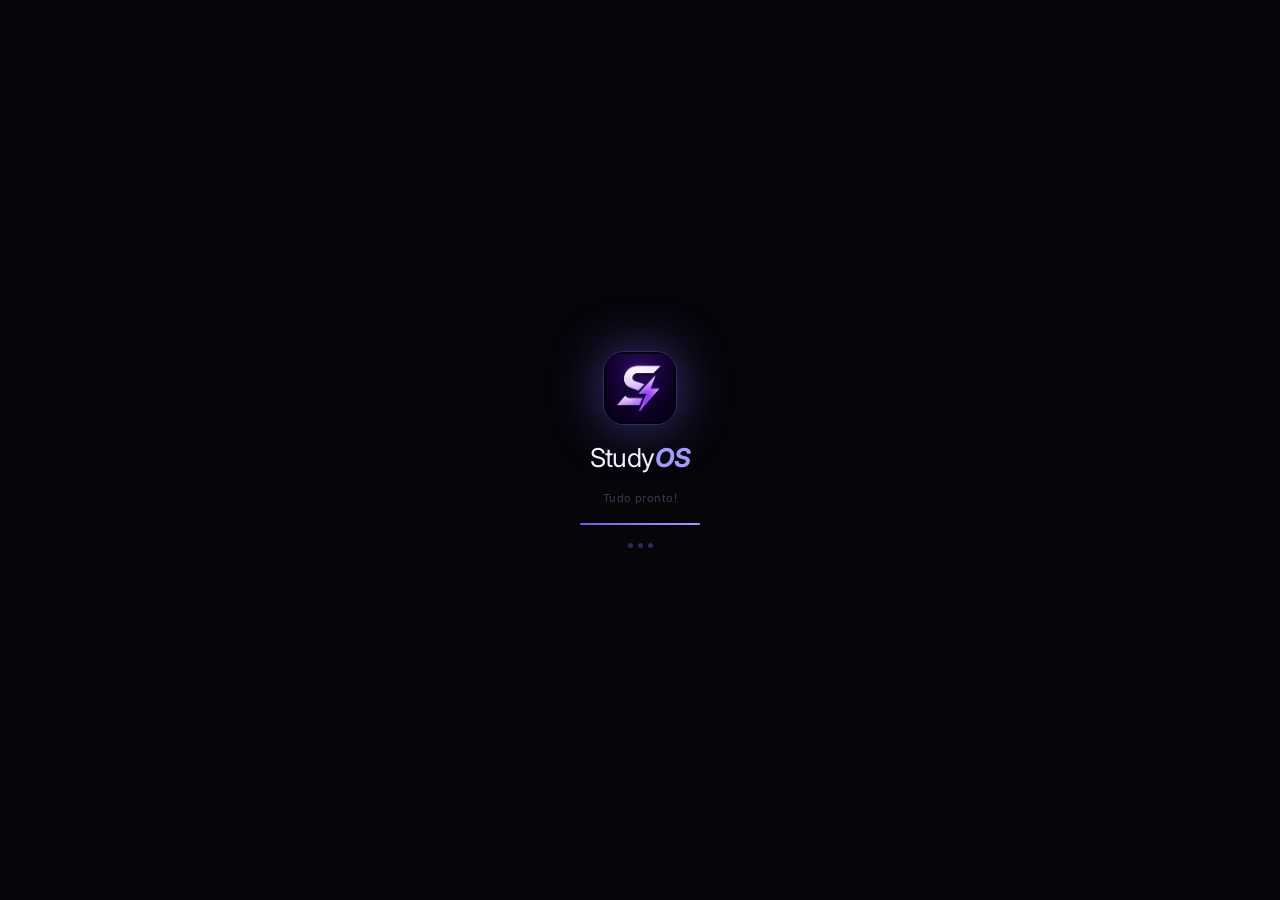
==== studyos-api/src/main/resources/static/index.html @ 8d6fabff "fix: fix asset paths and link terms and privacy pages to login" ====
<!DOCTYPE html>
<html lang="pt-BR">
<head>
    <meta charset="UTF-8"/>
    <meta name="viewport" content="width=device-width, initial-scale=1.0"/>
    <title>StudyOS</title>
    <link rel="icon" type="image/png" href="assets/logo.png"/>
    <link rel="preconnect" href="https://fonts.googleapis.com"/>
    <link rel="preconnect" href="https://fonts.gstatic.com" crossorigin/>
    <link href="https://fonts.googleapis.com/css2?family=Inter:wght@300;400;500;600;700;800;900&display=swap" rel="stylesheet"/>

    <script>
        const Theme=(()=>{
          const KEY='studyos-theme',R=document.documentElement;
          const sys=()=>window.matchMedia('(prefers-color-scheme: dark)').matches?'dark':'light';
          const saved=()=>localStorage.getItem(KEY)||'dark';
          const apply=t=>{
            R.setAttribute('data-theme',t);
            const lbl=document.getElementById('theme-label');
            const tog=document.getElementById('theme-toggle');
            if(lbl)lbl.textContent=t==='dark'?'Modo escuro':'Modo claro';
            if(tog)tog.classList.toggle('on',t==='dark');
          };
          const set=t=>{localStorage.setItem(KEY,t);apply(t);};
          const toggle=()=>set(R.getAttribute('data-theme')==='dark'?'light':'dark');
          const init=()=>{apply(saved());};
          return{init,toggle,set,saved};
        })();
        Theme.init();
    </script>

    <style>
        *,*::before,*::after{box-sizing:border-box;margin:0;padding:0}

        :root{
          --font:'Inter',sans-serif;
          --t:.2s ease;
          --p:#6c5ce7;--p-h:#5a4bd1;--p-light:#a29bfe;
          --p-glow:rgba(108,92,231,0.35);
          --p-dim:rgba(108,92,231,0.15);

          /* dark always on hero side */
          --hero-bg:#0d0b1a;
          --hero-bg2:#110e22;

          /* panel vars — dark default */
          --bg:#0f0d1c;
          --surface:#17142a;
          --surface2:#1e1a30;
          --border:rgba(255,255,255,0.07);
          --border2:rgba(255,255,255,0.12);
          --text:#f0eeff;
          --text2:#8b84a8;
          --text3:#4e4868;
          --err:#f87171;
          --ok:#4ade80;
          --ok-bg:rgba(74,222,128,0.07);
          --ok-bdr:rgba(74,222,128,0.18);
          --inp-bg:#0c0a1a;
          --inp-bdr:rgba(255,255,255,0.10);
          --inp-focus:#6c5ce7;
          --inp-icon:rgba(255,255,255,0.3);
        }

        /* ── LIGHT THEME ── */
        [data-theme="light"]{
          --bg:#f5f3ff;
          --surface:#ffffff;
          --surface2:#eeebff;
          --border:rgba(0,0,0,0.07);
          --border2:rgba(0,0,0,0.12);
          --text:#1a1530;
          --text2:#6a6380;
          --text3:#b0a8c8;
          --err:#b91c1c;
          --ok:#15803d;
          --ok-bg:rgba(21,128,61,0.07);
          --ok-bdr:rgba(21,128,61,0.18);
          --inp-bg:#ffffff;
          --inp-bdr:rgba(0,0,0,0.15);
          --inp-focus:#6c5ce7;
          --inp-icon:rgba(0,0,0,0.3);
        }

        html,body{
          width:100%;height:100%;overflow:hidden;
          font-family:var(--font);
          background:var(--hero-bg);
          color:var(--text);
          -webkit-font-smoothing:antialiased;
        }

        /* ══ LOADING ══ */
        #ls{
          position:fixed;inset:0;z-index:9999;
          background:#06050a;
          display:flex;flex-direction:column;align-items:center;justify-content:center;gap:18px;
          transition:opacity .5s ease,visibility .5s;
        }
        #ls.out{opacity:0;visibility:hidden;pointer-events:none;}
        .ls-logo{width:72px;height:72px;border-radius:20px;overflow:hidden;
          box-shadow:0 0 0 1px rgba(108,92,231,.3),0 0 52px rgba(108,92,231,.55);
          animation:pop .5s cubic-bezier(.34,1.56,.64,1) both;}
        .ls-logo img{width:72px;height:72px;display:block;object-fit:cover;}
        .ls-word{font-size:26px;color:#f0eeff;letter-spacing:-.025em;animation:up .35s .1s ease both;}
        .ls-word em{font-style:italic;font-weight:700;color:#a29bfe;}
        .ls-msg{font-size:11px;color:#3e3950;letter-spacing:.04em;animation:up .35s .16s ease both;}
        .ls-track{width:120px;height:1.5px;background:rgba(255,255,255,.05);border-radius:99px;overflow:hidden;animation:up .35s .22s ease both;}
        .ls-fill{height:100%;width:0;background:linear-gradient(90deg,#6c5ce7,#a29bfe);animation:bar 1.8s .3s cubic-bezier(.4,0,.2,1) forwards;}
        .ls-dots{display:flex;gap:5px;animation:up .35s .28s ease both;}
        .ls-dot{width:5px;height:5px;border-radius:50%;background:rgba(108,92,231,.4);animation:dpulse 1.4s ease-in-out infinite;}
        .ls-dot:nth-child(2){animation-delay:.2s;}.ls-dot:nth-child(3){animation-delay:.4s;}
        @keyframes pop{from{transform:scale(.3);opacity:0}to{transform:scale(1);opacity:1}}
        @keyframes up{from{transform:translateY(9px);opacity:0}to{transform:translateY(0);opacity:1}}
        @keyframes bar{0%{width:0}35%{width:44%}75%{width:82%}100%{width:100%}}
        @keyframes dpulse{0%,100%{opacity:.25;transform:scale(.75)}50%{opacity:1;transform:scale(1)}}

        /* ══ PAGE ══ */
        .page{
          width:100vw;height:100vh;
          display:grid;grid-template-columns:54% 46%;
          opacity:0;transition:opacity .45s ease;
        }
        .page.in{opacity:1;}

        /* ════ HERO ════ */
        .hero{
          position:relative;
          background:linear-gradient(160deg,#120d2b 0%,#0d0a1e 40%,#0a0818 100%);
          overflow:hidden;
          display:flex;flex-direction:column;
          padding:32px 52px 40px;
        }

        .hero-glow-main{
          position:absolute;
          top:-120px;left:-80px;
          width:600px;height:600px;
          background:radial-gradient(ellipse at 30% 30%,rgba(88,60,200,0.55) 0%,rgba(60,30,140,0.25) 45%,transparent 75%);
          pointer-events:none;z-index:0;
        }
        .hero-glow-bottom{
          position:absolute;
          bottom:-100px;left:0;right:0;
          height:300px;
          background:radial-gradient(ellipse at 40% 100%,rgba(80,40,180,0.3) 0%,transparent 70%);
          pointer-events:none;z-index:0;
        }

        .hero-brain{
          position:absolute;
          top:-10px;right:-30px;
          width:320px;height:320px;
          pointer-events:none;z-index:1;
          opacity:0.7;
        }
        .hero-brain svg{width:100%;height:100%;}

        .hnav{
          position:relative;z-index:5;
          display:flex;align-items:center;gap:10px;
          margin-bottom:auto;
        }
        .hnav-logo{
          width:38px;height:38px;border-radius:10px;
          overflow:hidden;flex-shrink:0;
          background:linear-gradient(135deg,#6c5ce7,#a29bfe);
          display:flex;align-items:center;justify-content:center;
          box-shadow:0 0 18px rgba(108,92,231,.5);
        }
        .hnav-logo img{width:38px;height:38px;display:block;object-fit:cover;}
        .hnav-logo-fallback{font-size:20px;font-weight:800;color:#fff;font-style:italic;}
        .hnav-name{font-size:20px;font-weight:600;color:#f0eeff;letter-spacing:-.015em;}
        .hnav-name em{font-style:italic;color:#a29bfe;}

        .hero-badge{
          position:relative;z-index:5;
          display:inline-flex;align-items:center;gap:8px;
          padding:5px 14px 5px 10px;
          border-radius:999px;
          border:1px solid rgba(162,155,254,0.2);
          background:rgba(108,92,231,0.1);
          color:rgba(162,155,254,0.85);
          font-size:12px;font-weight:500;
          margin-bottom:24px;margin-top:60px;
          width:fit-content;
        }
        .badge-icon{font-size:13px;}

        .hero-headline{
          position:relative;z-index:5;
          font-size:clamp(40px,4.2vw,64px);
          font-weight:800;
          color:#ffffff;
          line-height:1.05;
          letter-spacing:-.03em;
          margin-bottom:18px;
        }
        .hero-headline .hl-accent{color:#a29bfe;}

        .hero-sub{
          position:relative;z-index:5;
          font-size:14px;
          color:rgba(240,238,255,0.5);
          font-weight:400;
          line-height:1.75;
          max-width:380px;
          margin-bottom:40px;
        }

        .hero-features{
          position:relative;z-index:5;
          display:flex;flex-direction:column;gap:16px;
          margin-bottom:auto;
        }
        .hfeat{display:flex;align-items:flex-start;gap:14px;}
        .hfeat-icon{
          width:38px;height:38px;border-radius:10px;
          background:rgba(108,92,231,0.18);
          border:1px solid rgba(108,92,231,0.25);
          display:flex;align-items:center;justify-content:center;
          flex-shrink:0;
        }
        .hfeat-icon svg{
          width:18px;height:18px;
          stroke:#a29bfe;fill:none;
          stroke-width:1.8;stroke-linecap:round;stroke-linejoin:round;
        }
        .hfeat-title{font-size:14px;font-weight:600;color:#f0eeff;line-height:1.3;margin-bottom:2px;}
        .hfeat-desc{font-size:12px;color:rgba(240,238,255,0.4);line-height:1.4;}

        .hero-quote-box{
          position:relative;z-index:5;
          margin-top:32px;
          padding:16px 20px;
          border-radius:12px;
          border:1px solid rgba(108,92,231,0.2);
          background:rgba(108,92,231,0.07);
          display:flex;align-items:flex-start;gap:12px;
          max-width:380px;
        }
        .hq-mark{font-size:28px;font-weight:900;color:#6c5ce7;line-height:1;flex-shrink:0;margin-top:-4px;}
        .hq-text{font-size:13px;color:rgba(162,155,254,0.8);font-weight:400;line-height:1.6;}

        .hero-div{
          position:absolute;right:0;top:5%;bottom:5%;width:1px;z-index:10;
          background:linear-gradient(180deg,transparent,rgba(108,92,231,.35) 28%,rgba(162,155,254,.5) 50%,rgba(108,92,231,.35) 72%,transparent);
        }

        /* ════ PANEL ════ */
        .panel{
          position:relative;
          display:flex;flex-direction:column;
          align-items:center;justify-content:center;
          padding:36px 52px;
          background:var(--bg);  /* ← CORRIGIDO: era #0f0d1c hardcoded */
          overflow:hidden;
          transition:background var(--t);
        }
        .panel::before{
          content:'';position:absolute;top:-80px;left:-80px;
          width:320px;height:320px;
          background:radial-gradient(circle,var(--p-glow) 0%,transparent 70%);
          pointer-events:none;opacity:.3;
        }

        .panel-topbar{
          position:absolute;top:0;left:0;right:0;
          padding:14px 20px;
          display:flex;align-items:center;justify-content:flex-end;
          gap:10px;
          z-index:10;
        }
        .theme-moon{
          width:32px;height:32px;border-radius:50%;
          border:1px solid var(--border2);
          background:var(--surface);
          display:flex;align-items:center;justify-content:center;
          cursor:pointer;
          color:var(--text2);
          transition:all var(--t);
        }
        .theme-moon:hover{background:var(--surface2);}
        .theme-moon svg{width:15px;height:15px;stroke:currentColor;fill:none;stroke-width:1.8;stroke-linecap:round;stroke-linejoin:round;}

        .theme-toggle-wrap{
          display:flex;align-items:center;gap:8px;
          padding:5px 14px;
          border-radius:999px;
          border:1px solid var(--border2);
          background:var(--surface);
          cursor:pointer;
          transition:all var(--t);
        }
        .theme-toggle-wrap:hover{background:var(--surface2);}
        #theme-label{font-size:12px;font-weight:500;color:var(--text2);}
        .toggle-pill{
          width:32px;height:18px;border-radius:999px;
          background:rgba(255,255,255,0.1);
          border:1px solid var(--border2);
          position:relative;
          transition:background var(--t);
        }
        .toggle-pill.on{background:var(--p);}
        .toggle-knob{
          position:absolute;top:2px;left:2px;
          width:12px;height:12px;border-radius:50%;
          background:#fff;
          transition:transform var(--t);
        }
        .toggle-pill.on .toggle-knob{transform:translateX(14px);}

        .panel-inner{
          width:100%;max-width:340px;
          position:relative;z-index:1;
        }

        /* panel header */
        .p-brand{font-size:16px;font-weight:700;color:#6c5ce7;letter-spacing:-.01em;margin-bottom:10px;}
        .p-title{font-size:30px;font-weight:800;color:var(--text);letter-spacing:-.03em;line-height:1.1;margin-bottom:6px;}
        .p-sub{font-size:14px;color:var(--text2);font-weight:400;line-height:1.6;margin-bottom:24px;}

        /* fields */
        .field{margin-bottom:14px;}
        .f-label{
          display:block;font-size:11px;font-weight:600;
          color:var(--text3);text-transform:uppercase;
          letter-spacing:.09em;margin-bottom:6px;
        }
        .f-wrap{position:relative;display:flex;align-items:center;}
        .f-icon{
          position:absolute;left:13px;
          display:flex;align-items:center;
          pointer-events:none;
          color:var(--inp-icon);
        }
        .f-icon svg{width:16px;height:16px;stroke:currentColor;fill:none;stroke-width:1.8;stroke-linecap:round;stroke-linejoin:round;}
        .f-input{
          width:100%;padding:13px 14px 13px 42px;
          border-radius:10px;
          border:1.5px solid var(--inp-bdr);  /* ← CORRIGIDO */
          background:var(--inp-bg);            /* ← CORRIGIDO */
          color:var(--text);
          font-size:14px;font-weight:400;font-family:var(--font);
          outline:none;
          transition:border-color var(--t),box-shadow var(--t),background var(--t);
        }
        .f-input::placeholder{color:var(--text3);}
        .f-input:focus{border-color:var(--inp-focus);box-shadow:0 0 0 3px rgba(108,92,231,0.25);}
        .has-right{padding-right:42px;}

        .pw-eye{
          position:absolute;right:12px;
          background:none;border:none;cursor:pointer;
          color:var(--text3);padding:2px;
          display:flex;align-items:center;
          transition:color var(--t);
        }
        .pw-eye:hover{color:var(--text2);}
        .pw-eye svg{width:16px;height:16px;stroke:currentColor;fill:none;stroke-width:1.8;stroke-linecap:round;stroke-linejoin:round;}

        .mid-row{
          display:flex;align-items:center;justify-content:space-between;
          margin-bottom:18px;margin-top:-4px;
        }
        .remember-wrap{display:flex;align-items:center;gap:7px;cursor:pointer;}
        .remember-check{
          width:16px;height:16px;border-radius:4px;
          border:1.5px solid var(--inp-bdr);
          background:var(--inp-bg);
          display:flex;align-items:center;justify-content:center;
          flex-shrink:0;
          transition:all var(--t);
          cursor:pointer;
        }
        .remember-check.checked{background:#6c5ce7;border-color:#6c5ce7;}
        .remember-check svg{width:10px;height:10px;stroke:#fff;fill:none;stroke-width:2.5;stroke-linecap:round;stroke-linejoin:round;opacity:0;transition:opacity var(--t);}
        .remember-check.checked svg{opacity:1;}
        .remember-label{font-size:13px;color:var(--text2);user-select:none;}
        .forgot-link{font-size:13px;color:#6c5ce7;font-weight:500;cursor:pointer;text-decoration:none;}
        .forgot-link:hover{text-decoration:underline;}

        .btn-main{
          width:100%;padding:14px;border-radius:10px;border:none;
          background:var(--p);color:#fff;
          font-size:15px;font-weight:700;letter-spacing:.01em;
          font-family:var(--font);
          cursor:pointer;
          box-shadow:0 4px 24px var(--p-glow);
          transition:background var(--t),box-shadow var(--t),transform .12s;
          display:flex;align-items:center;justify-content:center;gap:10px;
          position:relative;overflow:hidden;
          margin-bottom:16px;
        }
        .btn-main::before{content:'';position:absolute;inset:0;background:linear-gradient(to bottom,rgba(255,255,255,.1),transparent);pointer-events:none;}
        .btn-arrow{font-size:18px;font-weight:400;}
        .btn-main:hover:not(:disabled){background:var(--p-h);transform:translateY(-1px);box-shadow:0 6px 32px var(--p-glow);}
        .btn-main:active:not(:disabled){transform:translateY(0);}
        .btn-main:disabled{opacity:.5;cursor:not-allowed;}

        .spinner{width:14px;height:14px;border-radius:50%;border:2px solid rgba(255,255,255,.3);border-top-color:#fff;animation:spin .65s linear infinite;display:none;flex-shrink:0;}
        .btn-main.loading .spinner{display:block;}
        .btn-main.loading .btn-txt{display:none;}
        .btn-main.loading .btn-arrow{display:none;}
        @keyframes spin{to{transform:rotate(360deg)}}

        .f-switch{
          text-align:center;margin-bottom:20px;
          font-size:13px;color:var(--text2);font-weight:400;
        }
        .f-switch a{color:#6c5ce7;font-weight:700;cursor:pointer;text-decoration:none;}
        .f-switch a:hover{text-decoration:underline;}

        .terms-box{
          padding:14px 16px;border-radius:10px;
          border:1px solid var(--border);
          background:var(--surface);
          text-align:center;
          font-size:12px;color:var(--text3);
          line-height:1.7;
          transition:background var(--t),border-color var(--t);
        }
        .terms-box a{color:#6c5ce7;text-decoration:none;font-weight:500;}
        .terms-box a:hover{text-decoration:underline;}

        #msg{text-align:center;font-size:13px;margin-top:6px;min-height:16px;color:var(--text);}
        .ok{color:#4ade80;}
        .err{color:#f87171;}

        .success-box{
          display:none;background:var(--ok-bg);border:1px solid var(--ok-bdr);
          border-radius:9px;padding:11px 14px;color:var(--ok);
          font-size:13px;font-weight:500;text-align:center;margin-top:10px;
        }

        .auth-form{animation:fin .22s ease;}
        @keyframes fin{from{opacity:0;transform:translateY(6px)}to{opacity:1;transform:translateY(0)}}

        .page-footer{
          position:fixed;bottom:0;left:0;right:0;
          text-align:center;
          padding:12px;
          font-size:11px;
          color:rgba(255,255,255,0.15);
          z-index:2;
          pointer-events:none;
        }

        @media(max-width:900px){
          html,body{overflow:auto;}
          .page{
            grid-template-columns:1fr;
            grid-template-rows:auto auto;
            height:auto;min-height:100vh;
          }
          .hero{padding:28px 28px 32px;min-height:auto;}
          .hero-brain{width:180px;height:180px;top:-10px;right:-10px;opacity:0.4;}
          .hero-badge{margin-top:36px;}
          .hero-headline{font-size:clamp(32px,7vw,52px);}
          .hero-sub{font-size:13px;max-width:100%;}
          .hero-features{gap:12px;}
          .hfeat-icon{width:32px;height:32px;font-size:15px;}
          .hero-quote-box{max-width:100%;}
          .hero-div{display:none;}
          .panel{min-height:auto;padding:24px 28px 40px;}
          .panel-topbar{padding:10px 14px;}
          .page-footer{display:none;}
        }

        @media(max-width:480px){
          .hero{padding:22px 20px 28px;}
          .panel{padding:20px 20px 36px;}
          .hero-brain{display:none;}
          .panel-inner{max-width:100%;}
        }
    </style>
</head>
<body>

<!-- LOADING -->
<div id="ls">
    <div class="ls-logo">
        <img src="assets/logo.png" alt="StudyOS" onerror="this.style.display='none';this.parentNode.innerHTML='<span style=\'font-size:22px;font-weight:800;color:#fff;font-style:italic\'>S</span>'"/>
    </div>
    <div class="ls-word">Study<em>OS</em></div>
    <div class="ls-msg" id="ls-msg">Preparando sua plataforma...</div>
    <div class="ls-track"><div class="ls-fill"></div></div>
    <div class="ls-dots"><div class="ls-dot"></div><div class="ls-dot"></div><div class="ls-dot"></div></div>
</div>

<!-- PAGE -->
<div class="page" id="page">

    <!-- ══ HERO ══ -->
    <div class="hero">
        <div class="hero-glow-main"></div>
        <div class="hero-glow-bottom"></div>

        <div class="hero-brain">
            <svg viewBox="0 0 300 300" fill="none" xmlns="http://www.w3.org/2000/svg" opacity="0.6">
                <defs>
                    <filter id="glow-brain">
                        <feGaussianBlur stdDeviation="3" result="coloredBlur"/>
                        <feMerge><feMergeNode in="coloredBlur"/><feMergeNode in="SourceGraphic"/></feMerge>
                    </filter>
                    <radialGradient id="brain-center" cx="50%" cy="50%" r="50%">
                        <stop offset="0%" stop-color="#a29bfe" stop-opacity="0.9"/>
                        <stop offset="60%" stop-color="#6c5ce7" stop-opacity="0.4"/>
                        <stop offset="100%" stop-color="#6c5ce7" stop-opacity="0"/>
                    </radialGradient>
                </defs>
                <ellipse cx="155" cy="140" rx="90" ry="80" fill="url(#brain-center)" filter="url(#glow-brain)"/>
                <g stroke="#a29bfe" stroke-width="0.7" opacity="0.5" filter="url(#glow-brain)">
                    <path d="M155 140 Q180 100 210 90"/>
                    <path d="M155 140 Q200 130 230 120"/>
                    <path d="M155 140 Q190 160 215 170"/>
                    <path d="M155 140 Q175 175 190 205"/>
                    <path d="M155 140 Q130 100 110 85"/>
                    <path d="M155 140 Q115 125 90 115"/>
                    <path d="M155 140 Q120 160 100 175"/>
                    <path d="M155 140 Q135 178 125 205"/>
                    <path d="M155 140 Q160 105 165 75"/>
                    <path d="M155 140 Q148 105 140 75"/>
                    <path d="M210 90 Q230 75 245 85"/>
                    <path d="M230 120 Q250 118 260 130"/>
                    <path d="M215 170 Q235 175 248 165"/>
                    <path d="M190 205 Q200 220 215 215"/>
                    <path d="M110 85 Q95 70 80 80"/>
                    <path d="M90 115 Q70 110 62 122"/>
                    <path d="M100 175 Q82 178 75 168"/>
                    <path d="M125 205 Q115 220 100 215"/>
                    <path d="M165 75 Q168 55 180 50"/>
                    <path d="M140 75 Q135 55 122 50"/>
                </g>
                <g fill="#a29bfe" filter="url(#glow-brain)">
                    <circle cx="155" cy="140" r="4" opacity="1"/>
                    <circle cx="210" cy="90" r="2.5" opacity="0.9"/>
                    <circle cx="230" cy="120" r="2" opacity="0.8"/>
                    <circle cx="215" cy="170" r="2.5" opacity="0.85"/>
                    <circle cx="190" cy="205" r="2" opacity="0.7"/>
                    <circle cx="110" cy="85" r="2.5" opacity="0.9"/>
                    <circle cx="90" cy="115" r="2" opacity="0.8"/>
                    <circle cx="100" cy="175" r="2.5" opacity="0.85"/>
                    <circle cx="125" cy="205" r="2" opacity="0.7"/>
                    <circle cx="165" cy="75" r="2" opacity="0.8"/>
                    <circle cx="140" cy="75" r="2" opacity="0.8"/>
                    <circle cx="245" cy="85" r="1.5" opacity="0.6"/>
                    <circle cx="260" cy="130" r="1.5" opacity="0.6"/>
                    <circle cx="248" cy="165" r="1.5" opacity="0.6"/>
                    <circle cx="215" cy="215" r="1.5" opacity="0.6"/>
                    <circle cx="80" cy="80" r="1.5" opacity="0.6"/>
                    <circle cx="62" cy="122" r="1.5" opacity="0.6"/>
                    <circle cx="75" cy="168" r="1.5" opacity="0.6"/>
                    <circle cx="100" cy="215" r="1.5" opacity="0.6"/>
                    <circle cx="180" cy="50" r="1.5" opacity="0.6"/>
                    <circle cx="122" cy="50" r="1.5" opacity="0.6"/>
                </g>
            </svg>
        </div>

        <div class="hnav">
            <div class="hnav-logo">
                <img src="assets/logo.png" alt="StudyOS" onerror="this.style.display='none';this.parentNode.innerHTML='<span class=\'hnav-logo-fallback\'>S</span>'"/>
            </div>
            <div class="hnav-name">Study<em>OS</em></div>
        </div>

        <div class="hero-badge">
            <svg width="13" height="13" viewBox="0 0 24 24" fill="none" stroke="rgba(162,155,254,0.85)" stroke-width="2" stroke-linecap="round" stroke-linejoin="round"><polygon points="12 2 15.09 8.26 22 9.27 17 14.14 18.18 21.02 12 17.77 5.82 21.02 7 14.14 2 9.27 8.91 8.26 12 2"/></svg>
            Plataforma de estudos <span style="color:#a29bfe;font-weight:600;margin-left:4px;">inteligente</span>
        </div>

        <div class="hero-headline">
            Estude mais.<br>
            Evolua <span class="hl-accent">sempre.</span>
        </div>

        <p class="hero-sub">
            O StudyOS combina métodos científicos de aprendizado<br>
            com gamificação para transformar sua rotina de estudos.
        </p>

        <div class="hero-features">
            <div class="hfeat">
                <div class="hfeat-icon">
                    <svg viewBox="0 0 24 24"><circle cx="12" cy="12" r="10"/><line x1="12" y1="8" x2="12" y2="12"/><line x1="12" y1="16" x2="12.01" y2="16"/></svg>
                </div>
                <div class="hfeat-text">
                    <div class="hfeat-title">Planos de estudo inteligentes</div>
                    <div class="hfeat-desc">Organizados de forma personalizada para você.</div>
                </div>
            </div>
            <div class="hfeat">
                <div class="hfeat-icon">
                    <svg viewBox="0 0 24 24"><polygon points="13 2 3 14 12 14 11 22 21 10 12 10 13 2"/></svg>
                </div>
                <div class="hfeat-text">
                    <div class="hfeat-title">Gamificação que motiva</div>
                    <div class="hfeat-desc">XP, níveis, conquistas e rankings.</div>
                </div>
            </div>
            <div class="hfeat">
                <div class="hfeat-icon">
                    <svg viewBox="0 0 24 24"><line x1="18" y1="20" x2="18" y2="10"/><line x1="12" y1="20" x2="12" y2="4"/><line x1="6" y1="20" x2="6" y2="14"/></svg>
                </div>
                <div class="hfeat-text">
                    <div class="hfeat-title">Acompanhe seu progresso</div>
                    <div class="hfeat-desc">Estatísticas detalhadas do seu desempenho.</div>
                </div>
            </div>
            <div class="hfeat">
                <div class="hfeat-icon">
                    <svg viewBox="0 0 24 24"><path d="M2 3h6a4 4 0 0 1 4 4v14a3 3 0 0 0-3-3H2z"/><path d="M22 3h-6a4 4 0 0 0-4 4v14a3 3 0 0 1 3-3h7z"/></svg>
                </div>
                <div class="hfeat-text">
                    <div class="hfeat-title">Técnicas comprovadas</div>
                    <div class="hfeat-desc">Flashcards, revisão espaçada, Pomodoro e mais.</div>
                </div>
            </div>
        </div>

        <div class="hero-quote-box">
            <div class="hq-mark">"</div>
            <div class="hq-text">Pequenas ações diárias<br>geram grandes resultados.</div>
        </div>

        <div class="hero-div"></div>
    </div>

    <!-- ══ PANEL ══ -->
    <div class="panel">

        <div class="panel-topbar">
            <div class="theme-moon" onclick="Theme.toggle()" title="Tema">
                <svg viewBox="0 0 24 24"><path d="M21 12.79A9 9 0 1 1 11.21 3 7 7 0 0 0 21 12.79z"/></svg>
            </div>
            <div class="theme-toggle-wrap" onclick="Theme.toggle()">
                <div class="toggle-pill on" id="theme-toggle">
                    <div class="toggle-knob"></div>
                </div>
                <span id="theme-label">Modo escuro</span>
            </div>
        </div>

        <div class="panel-inner">

            <!-- ── LOGIN ── -->
            <div id="login-form" class="auth-form">
                <div class="p-brand">StudyOS</div>
                <h2 class="p-title">Bem-vindo de volta!</h2>
                <p class="p-sub">Entre com sua conta para continuar.</p>

                <div class="field">
                    <label class="f-label">E-mail</label>
                    <div class="f-wrap">
                        <span class="f-icon">
                            <svg viewBox="0 0 24 24"><rect x="2" y="4" width="20" height="16" rx="2"/><polyline points="2,4 12,13 22,4"/></svg>
                        </span>
                        <input class="f-input" type="email" id="email" placeholder="gabriel@studyos.com" autocomplete="email"/>
                    </div>
                </div>

                <div class="field">
                    <label class="f-label">Senha</label>
                    <div class="f-wrap">
                        <span class="f-icon">
                            <svg viewBox="0 0 24 24"><rect x="3" y="11" width="18" height="11" rx="2"/><path d="M7 11V7a5 5 0 0 1 10 0v4"/></svg>
                        </span>
                        <input class="f-input has-right" type="password" id="password" placeholder="••••••••" autocomplete="current-password"/>
                        <button class="pw-eye" type="button" onclick="togglePw('password',this)" tabindex="-1">
                            <svg viewBox="0 0 24 24"><path d="M1 12s4-8 11-8 11 8 11 8-4 8-11 8-11-8-11-8z"/><circle cx="12" cy="12" r="3"/></svg>
                        </button>
                    </div>
                </div>

                <div class="mid-row">
                    <div class="remember-wrap" onclick="toggleRemember()">
                        <div class="remember-check checked" id="remember-check">
                            <svg viewBox="0 0 12 12"><polyline points="2,6 5,9 10,3"/></svg>
                        </div>
                        <span class="remember-label">Lembrar de mim</span>
                    </div>
                    <a class="forgot-link" onclick="showForgot()">Esqueceu sua senha?</a>
                </div>

                <button class="btn-main" id="login-btn" onclick="login()">
                    <div class="spinner"></div>
                    <span class="btn-txt">Entrar no StudyOS</span>
                    <span class="btn-arrow">→</span>
                </button>

                <div class="f-switch">Não tem conta? <a onclick="showRegister()">Cadastre-se grátis</a></div>

                <div class="terms-box">
                    Ao continuar, você concorda com nossos<br>
                    <a href="terms.html">Termos de Uso</a>, &amp; <a href="privacy.html">Política de Privacidade</a>.
                </div>
            </div>

            <!-- ── REGISTER ── -->
            <div id="register-form" class="auth-form" style="display:none">
                <div class="p-brand">StudyOS</div>
                <h2 class="p-title">Crie sua conta!</h2>
                <p class="p-sub">Junte-se a quem estuda com método e evolui de verdade.</p>

                <div class="field">
                    <label class="f-label">Nome</label>
                    <div class="f-wrap">
                        <span class="f-icon">
                            <svg viewBox="0 0 24 24"><path d="M20 21v-2a4 4 0 0 0-4-4H8a4 4 0 0 0-4 4v2"/><circle cx="12" cy="7" r="4"/></svg>
                        </span>
                        <input class="f-input" type="text" id="reg-name" placeholder="Seu nome" autocomplete="name"/>
                    </div>
                </div>
                <div class="field">
                    <label class="f-label">E-mail</label>
                    <div class="f-wrap">
                        <span class="f-icon">
                            <svg viewBox="0 0 24 24"><rect x="2" y="4" width="20" height="16" rx="2"/><polyline points="2,4 12,13 22,4"/></svg>
                        </span>
                        <input class="f-input" type="email" id="reg-email" placeholder="seu@email.com" autocomplete="email"/>
                    </div>
                </div>
                <div class="field">
                    <label class="f-label">Senha</label>
                    <div class="f-wrap">
                        <span class="f-icon">
                            <svg viewBox="0 0 24 24"><rect x="3" y="11" width="18" height="11" rx="2"/><path d="M7 11V7a5 5 0 0 1 10 0v4"/></svg>
                        </span>
                        <input class="f-input has-right" type="password" id="reg-password" placeholder="Mín. 6 caracteres" autocomplete="new-password"/>
                        <button class="pw-eye" type="button" onclick="togglePw('reg-password',this)" tabindex="-1">
                            <svg viewBox="0 0 24 24"><path d="M1 12s4-8 11-8 11 8 11 8-4 8-11 8-11-8-11-8z"/><circle cx="12" cy="12" r="3"/></svg>
                        </button>
                    </div>
                </div>

                <button class="btn-main" id="register-btn" onclick="register()">
                    <div class="spinner"></div>
                    <span class="btn-txt">Criar conta</span>
                    <span class="btn-arrow">→</span>
                </button>
                <div class="f-switch">Já tem conta? <a onclick="showLogin()">Entrar</a></div>

                <div class="terms-box">
                    Ao criar sua conta, você concorda com nossos<br>
                    <a href="terms.html">Termos de Uso</a> &amp; <a href="privacy.html">Política de Privacidade</a>.
                </div>
            </div>

            <!-- ── FORGOT ── -->
            <div id="forgot-form" class="auth-form" style="display:none">
                <div class="p-brand">StudyOS</div>
                <h2 class="p-title">Esqueceu sua senha?</h2>
                <p class="p-sub">Informe seu e-mail e enviamos o link de redefinição agora.</p>

                <div class="field">
                    <label class="f-label">E-mail</label>
                    <div class="f-wrap">
                        <span class="f-icon">
                            <svg viewBox="0 0 24 24"><rect x="2" y="4" width="20" height="16" rx="2"/><polyline points="2,4 12,13 22,4"/></svg>
                        </span>
                        <input class="f-input" type="email" id="forgot-email" placeholder="seu@email.com" autocomplete="email"/>
                    </div>
                </div>

                <button class="btn-main" id="forgot-btn" onclick="forgotPassword()">
                    <div class="spinner"></div>
                    <span class="btn-txt">Enviar link</span>
                    <span class="btn-arrow">→</span>
                </button>
                <div class="success-box" id="forgot-success">✓ Link enviado. Verifique sua caixa de entrada.</div>
                <div class="f-switch">Lembrou? <a onclick="showLogin()">Voltar ao login</a></div>
            </div>

            <p id="msg"></p>
        </div>
    </div>

</div>

<div class="page-footer">© 2024 StudyOS. Todos os direitos reservados.</div>

<script src="js/api.js"></script>
<script src="js/utils.js"></script>
<script src="js/auth.js"></script>

<script>
    /* loading messages */
    const lmsgs=['Carregando métodos...','Sincronizando sessão...','Quase lá...','Tudo pronto!'];
    let lmi=0;
    const lel=document.getElementById('ls-msg');
    const lt=setInterval(()=>{lmi++;if(lmi<lmsgs.length)lel.textContent=lmsgs[lmi];else clearInterval(lt);},460);
    setTimeout(()=>{
        document.getElementById('ls').classList.add('out');
        document.getElementById('page').classList.add('in');
    },2100);

    Theme.init();

    function togglePw(id,btn){
        const inp=document.getElementById(id);
        const show=inp.type==='password';
        inp.type=show?'text':'password';
        btn.style.opacity=show?'.4':'1';
    }

    function toggleRemember(){
        const c=document.getElementById('remember-check');
        c.classList.toggle('checked');
    }

    function switchForm(id){
        ['login-form','register-form','forgot-form'].forEach(f=>{
            const el=document.getElementById(f);
            el.style.display=f===id?'':'none';
            if(f===id){el.style.animation='none';el.offsetHeight;el.style.animation='';}
        });
        document.getElementById('msg').textContent='';
    }
    function showLogin()    {switchForm('login-form');}
    function showRegister() {switchForm('register-form');}
    function showForgot()   {switchForm('forgot-form');}

    function login()          {if(typeof window._login==='function')window._login();}
    function register()       {if(typeof window._register==='function')window._register();}
    function forgotPassword() {if(typeof window._forgotPassword==='function')window._forgotPassword();}

    document.addEventListener('keydown',e=>{
        if(e.key!=='Enter')return;
        const active=['login-form','register-form','forgot-form'].find(f=>document.getElementById(f).style.display!=='none');
        if(active==='login-form')login();
        else if(active==='register-form')register();
        else if(active==='forgot-form')forgotPassword();
    });
</script>
</body>
</html>
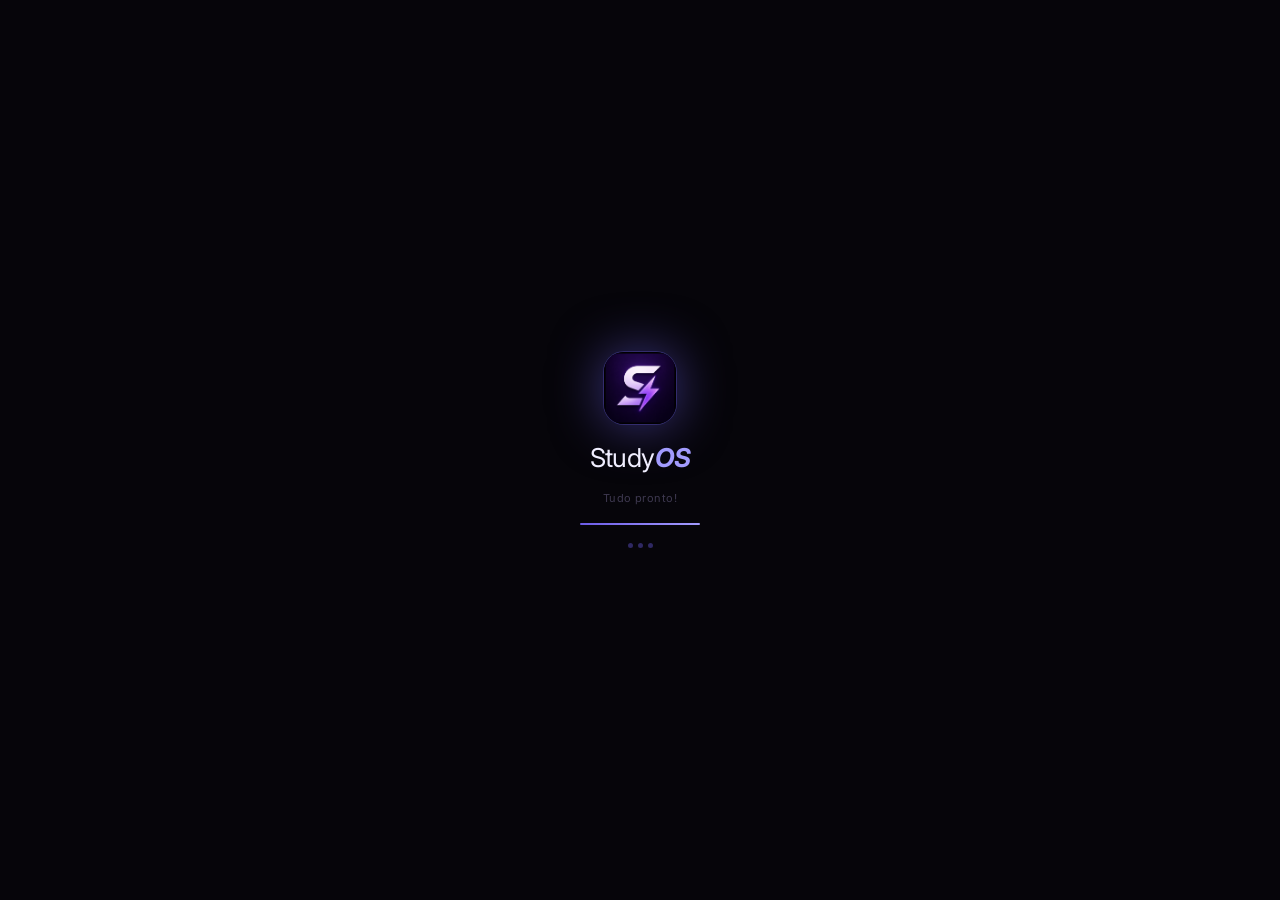
==== commit 1e1f699f: "fix: correct paths to terms and privacy pages" ====
--- a/studyos-api/src/main/resources/static/index.html
+++ b/studyos-api/src/main/resources/static/index.html
@@ -693,7 +693,7 @@
 
                 <div class="terms-box">
                     Ao continuar, você concorda com nossos<br>
-                    <a href="terms.html">Termos de Uso</a>, &amp; <a href="privacy.html">Política de Privacidade</a>.
+                    <a href="/pages/terms.html">Termos de Uso</a>, &amp; <a href="/pages/privacy.html">Política de Privacidade</a>.
                 </div>
             </div>
 
@@ -743,7 +743,7 @@
 
                 <div class="terms-box">
                     Ao criar sua conta, você concorda com nossos<br>
-                    <a href="terms.html">Termos de Uso</a> &amp; <a href="privacy.html">Política de Privacidade</a>.
+                    <a href="/pages/terms.html">Termos de Uso</a> &amp; <a href="/pages/privacy.html">Política de Privacidade</a>.
                 </div>
             </div>
 
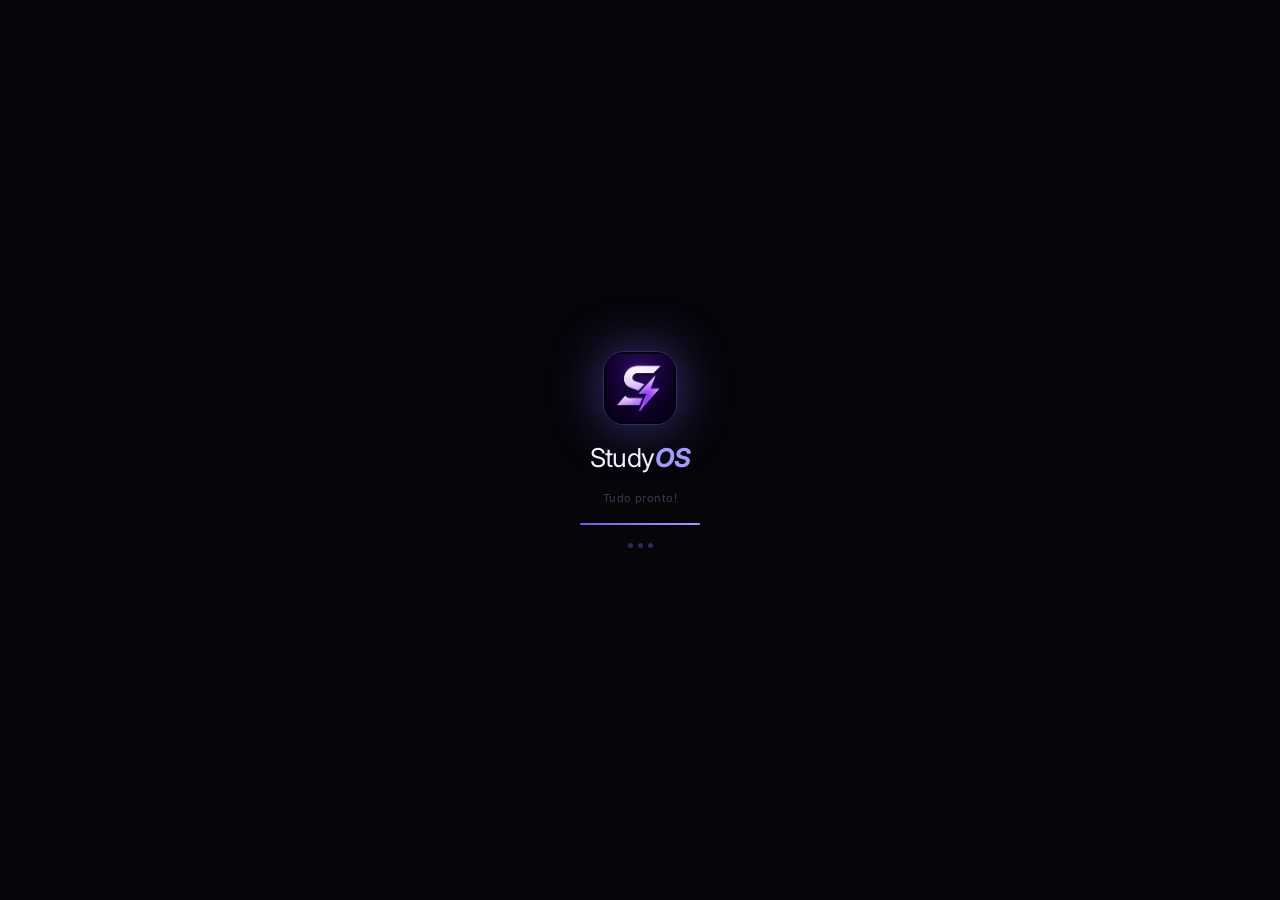
==== commit bd54b77d: "fix: remove UserDetailsService duplicado e adiciona flag -parameters no compiler" ====
--- a/studyos-api/src/main/resources/static/index.html
+++ b/studyos-api/src/main/resources/static/index.html
@@ -8,6 +8,7 @@
     <link rel="preconnect" href="https://fonts.googleapis.com"/>
     <link rel="preconnect" href="https://fonts.gstatic.com" crossorigin/>
     <link href="https://fonts.googleapis.com/css2?family=Inter:wght@300;400;500;600;700;800;900&display=swap" rel="stylesheet"/>
+    <script src="https://accounts.google.com/gsi/client" async defer></script>
 
     <script>
         const Theme=(()=>{
@@ -39,11 +40,9 @@
           --p-glow:rgba(108,92,231,0.35);
           --p-dim:rgba(108,92,231,0.15);
 
-          /* dark always on hero side */
           --hero-bg:#0d0b1a;
           --hero-bg2:#110e22;
 
-          /* panel vars — dark default */
           --bg:#0f0d1c;
           --surface:#17142a;
           --surface2:#1e1a30;
@@ -62,7 +61,6 @@
           --inp-icon:rgba(255,255,255,0.3);
         }
 
-        /* ── LIGHT THEME ── */
         [data-theme="light"]{
           --bg:#f5f3ff;
           --surface:#ffffff;
@@ -253,7 +251,7 @@
           display:flex;flex-direction:column;
           align-items:center;justify-content:center;
           padding:36px 52px;
-          background:var(--bg);  /* ← CORRIGIDO: era #0f0d1c hardcoded */
+          background:var(--bg);
           overflow:hidden;
           transition:background var(--t);
         }
@@ -315,12 +313,10 @@
           position:relative;z-index:1;
         }
 
-        /* panel header */
         .p-brand{font-size:16px;font-weight:700;color:#6c5ce7;letter-spacing:-.01em;margin-bottom:10px;}
         .p-title{font-size:30px;font-weight:800;color:var(--text);letter-spacing:-.03em;line-height:1.1;margin-bottom:6px;}
         .p-sub{font-size:14px;color:var(--text2);font-weight:400;line-height:1.6;margin-bottom:24px;}
 
-        /* fields */
         .field{margin-bottom:14px;}
         .f-label{
           display:block;font-size:11px;font-weight:600;
@@ -338,8 +334,8 @@
         .f-input{
           width:100%;padding:13px 14px 13px 42px;
           border-radius:10px;
-          border:1.5px solid var(--inp-bdr);  /* ← CORRIGIDO */
-          background:var(--inp-bg);            /* ← CORRIGIDO */
+          border:1.5px solid var(--inp-bdr);
+          background:var(--inp-bg);
           color:var(--text);
           font-size:14px;font-weight:400;font-family:var(--font);
           outline:none;
@@ -403,6 +399,26 @@
         .btn-main.loading .btn-txt{display:none;}
         .btn-main.loading .btn-arrow{display:none;}
         @keyframes spin{to{transform:rotate(360deg)}}
+
+        /* ── Google divider ── */
+        .google-divider{
+          display:flex;align-items:center;gap:12px;
+          margin:4px 0 14px;
+          color:var(--text3);
+          font-size:12px;
+          font-weight:500;
+        }
+        .google-divider::before,
+        .google-divider::after{
+          content:'';flex:1;height:1px;
+          background:var(--border2);
+        }
+
+        /* Centraliza o botão do Google */
+        .google-btn-wrap{
+          display:flex;justify-content:center;
+          margin-bottom:16px;
+        }
 
         .f-switch{
           text-align:center;margin-bottom:20px;
@@ -511,49 +527,29 @@
                 </defs>
                 <ellipse cx="155" cy="140" rx="90" ry="80" fill="url(#brain-center)" filter="url(#glow-brain)"/>
                 <g stroke="#a29bfe" stroke-width="0.7" opacity="0.5" filter="url(#glow-brain)">
-                    <path d="M155 140 Q180 100 210 90"/>
-                    <path d="M155 140 Q200 130 230 120"/>
-                    <path d="M155 140 Q190 160 215 170"/>
-                    <path d="M155 140 Q175 175 190 205"/>
-                    <path d="M155 140 Q130 100 110 85"/>
-                    <path d="M155 140 Q115 125 90 115"/>
-                    <path d="M155 140 Q120 160 100 175"/>
-                    <path d="M155 140 Q135 178 125 205"/>
-                    <path d="M155 140 Q160 105 165 75"/>
-                    <path d="M155 140 Q148 105 140 75"/>
-                    <path d="M210 90 Q230 75 245 85"/>
-                    <path d="M230 120 Q250 118 260 130"/>
-                    <path d="M215 170 Q235 175 248 165"/>
-                    <path d="M190 205 Q200 220 215 215"/>
-                    <path d="M110 85 Q95 70 80 80"/>
-                    <path d="M90 115 Q70 110 62 122"/>
-                    <path d="M100 175 Q82 178 75 168"/>
-                    <path d="M125 205 Q115 220 100 215"/>
-                    <path d="M165 75 Q168 55 180 50"/>
-                    <path d="M140 75 Q135 55 122 50"/>
+                    <path d="M155 140 Q180 100 210 90"/><path d="M155 140 Q200 130 230 120"/>
+                    <path d="M155 140 Q190 160 215 170"/><path d="M155 140 Q175 175 190 205"/>
+                    <path d="M155 140 Q130 100 110 85"/><path d="M155 140 Q115 125 90 115"/>
+                    <path d="M155 140 Q120 160 100 175"/><path d="M155 140 Q135 178 125 205"/>
+                    <path d="M155 140 Q160 105 165 75"/><path d="M155 140 Q148 105 140 75"/>
+                    <path d="M210 90 Q230 75 245 85"/><path d="M230 120 Q250 118 260 130"/>
+                    <path d="M215 170 Q235 175 248 165"/><path d="M190 205 Q200 220 215 215"/>
+                    <path d="M110 85 Q95 70 80 80"/><path d="M90 115 Q70 110 62 122"/>
+                    <path d="M100 175 Q82 178 75 168"/><path d="M125 205 Q115 220 100 215"/>
+                    <path d="M165 75 Q168 55 180 50"/><path d="M140 75 Q135 55 122 50"/>
                 </g>
                 <g fill="#a29bfe" filter="url(#glow-brain)">
                     <circle cx="155" cy="140" r="4" opacity="1"/>
-                    <circle cx="210" cy="90" r="2.5" opacity="0.9"/>
-                    <circle cx="230" cy="120" r="2" opacity="0.8"/>
-                    <circle cx="215" cy="170" r="2.5" opacity="0.85"/>
-                    <circle cx="190" cy="205" r="2" opacity="0.7"/>
-                    <circle cx="110" cy="85" r="2.5" opacity="0.9"/>
-                    <circle cx="90" cy="115" r="2" opacity="0.8"/>
-                    <circle cx="100" cy="175" r="2.5" opacity="0.85"/>
-                    <circle cx="125" cy="205" r="2" opacity="0.7"/>
-                    <circle cx="165" cy="75" r="2" opacity="0.8"/>
-                    <circle cx="140" cy="75" r="2" opacity="0.8"/>
-                    <circle cx="245" cy="85" r="1.5" opacity="0.6"/>
-                    <circle cx="260" cy="130" r="1.5" opacity="0.6"/>
-                    <circle cx="248" cy="165" r="1.5" opacity="0.6"/>
-                    <circle cx="215" cy="215" r="1.5" opacity="0.6"/>
-                    <circle cx="80" cy="80" r="1.5" opacity="0.6"/>
-                    <circle cx="62" cy="122" r="1.5" opacity="0.6"/>
-                    <circle cx="75" cy="168" r="1.5" opacity="0.6"/>
-                    <circle cx="100" cy="215" r="1.5" opacity="0.6"/>
-                    <circle cx="180" cy="50" r="1.5" opacity="0.6"/>
-                    <circle cx="122" cy="50" r="1.5" opacity="0.6"/>
+                    <circle cx="210" cy="90" r="2.5" opacity="0.9"/><circle cx="230" cy="120" r="2" opacity="0.8"/>
+                    <circle cx="215" cy="170" r="2.5" opacity="0.85"/><circle cx="190" cy="205" r="2" opacity="0.7"/>
+                    <circle cx="110" cy="85" r="2.5" opacity="0.9"/><circle cx="90" cy="115" r="2" opacity="0.8"/>
+                    <circle cx="100" cy="175" r="2.5" opacity="0.85"/><circle cx="125" cy="205" r="2" opacity="0.7"/>
+                    <circle cx="165" cy="75" r="2" opacity="0.8"/><circle cx="140" cy="75" r="2" opacity="0.8"/>
+                    <circle cx="245" cy="85" r="1.5" opacity="0.6"/><circle cx="260" cy="130" r="1.5" opacity="0.6"/>
+                    <circle cx="248" cy="165" r="1.5" opacity="0.6"/><circle cx="215" cy="215" r="1.5" opacity="0.6"/>
+                    <circle cx="80" cy="80" r="1.5" opacity="0.6"/><circle cx="62" cy="122" r="1.5" opacity="0.6"/>
+                    <circle cx="75" cy="168" r="1.5" opacity="0.6"/><circle cx="100" cy="215" r="1.5" opacity="0.6"/>
+                    <circle cx="180" cy="50" r="1.5" opacity="0.6"/><circle cx="122" cy="50" r="1.5" opacity="0.6"/>
                 </g>
             </svg>
         </div>
@@ -689,6 +685,25 @@
                     <span class="btn-arrow">→</span>
                 </button>
 
+                <!-- Google Login -->
+                <div class="google-divider">ou</div>
+                <div class="google-btn-wrap">
+                    <div id="g_id_onload"
+                         data-client_id="462877681158-kd17inekdhb8dn6baedri18v6e8878l8.apps.googleusercontent.com"
+                         data-callback="handleGoogleLogin"
+                         data-auto_prompt="false">
+                    </div>
+                    <div class="g_id_signin"
+                         data-type="standard"
+                         data-size="large"
+                         data-theme="outline"
+                         data-text="continue_with"
+                         data-shape="rectangular"
+                         data-logo_alignment="left"
+                         data-width="300">
+                    </div>
+                </div>
+
                 <div class="f-switch">Não tem conta? <a onclick="showRegister()">Cadastre-se grátis</a></div>
 
                 <div class="terms-box">
@@ -739,6 +754,21 @@
                     <span class="btn-txt">Criar conta</span>
                     <span class="btn-arrow">→</span>
                 </button>
+
+                <!-- Google no cadastro também -->
+                <div class="google-divider">ou</div>
+                <div class="google-btn-wrap">
+                    <div class="g_id_signin"
+                         data-type="standard"
+                         data-size="large"
+                         data-theme="outline"
+                         data-text="signup_with"
+                         data-shape="rectangular"
+                         data-logo_alignment="left"
+                         data-width="300">
+                    </div>
+                </div>
+
                 <div class="f-switch">Já tem conta? <a onclick="showLogin()">Entrar</a></div>
 
                 <div class="terms-box">
@@ -785,7 +815,6 @@
 <script src="js/auth.js"></script>
 
 <script>
-    /* loading messages */
     const lmsgs=['Carregando métodos...','Sincronizando sessão...','Quase lá...','Tudo pronto!'];
     let lmi=0;
     const lel=document.getElementById('ls-msg');
@@ -832,6 +861,31 @@
         else if(active==='register-form')register();
         else if(active==='forgot-form')forgotPassword();
     });
+
+    // ── Google OAuth callback ──
+    async function handleGoogleLogin(response) {
+        try {
+            const res = await fetch('/api/auth/google', {
+                method: 'POST',
+                headers: {'Content-Type': 'application/json'},
+                body: JSON.stringify({credential: response.credential})
+            });
+
+            if (!res.ok) {
+                const err = await res.json().catch(() => ({}));
+                document.getElementById('msg').textContent = err.message || 'Erro ao entrar com Google';
+                document.getElementById('msg').className = 'err';
+                return;
+            }
+
+            const data = await res.json();
+            localStorage.setItem('token', data.token);
+            window.location.href = '/pages/dashboard.html';
+        } catch (e) {
+            document.getElementById('msg').textContent = 'Erro de conexão';
+            document.getElementById('msg').className = 'err';
+        }
+    }
 </script>
 </body>
 </html>
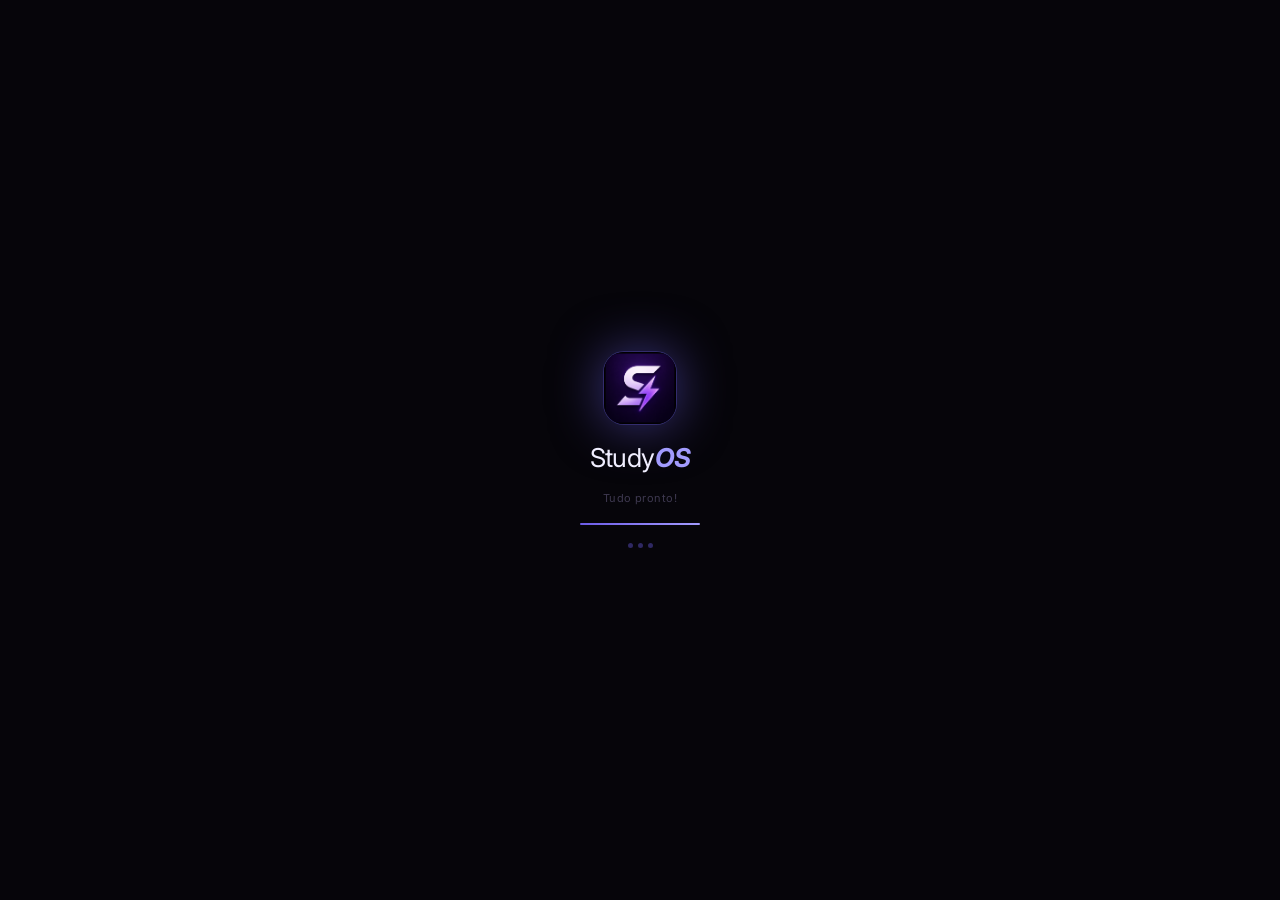
==== commit e3e23ba6: "feat: add UserController, fix BadgeController and Google login session" ====
--- a/studyos-api/src/main/resources/static/index.html
+++ b/studyos-api/src/main/resources/static/index.html
@@ -400,7 +400,6 @@
         .btn-main.loading .btn-arrow{display:none;}
         @keyframes spin{to{transform:rotate(360deg)}}
 
-        /* ── Google divider ── */
         .google-divider{
           display:flex;align-items:center;gap:12px;
           margin:4px 0 14px;
@@ -414,7 +413,6 @@
           background:var(--border2);
         }
 
-        /* Centraliza o botão do Google */
         .google-btn-wrap{
           display:flex;justify-content:center;
           margin-bottom:16px;
@@ -460,6 +458,11 @@
           color:rgba(255,255,255,0.15);
           z-index:2;
           pointer-events:none;
+        }
+
+        /* ══ COMPLETE PROFILE FORM ══ */
+        #complete-form .p-sub {
+          margin-bottom: 20px;
         }
 
         @media(max-width:900px){
@@ -685,7 +688,6 @@
                     <span class="btn-arrow">→</span>
                 </button>
 
-                <!-- Google Login -->
                 <div class="google-divider">ou</div>
                 <div class="google-btn-wrap">
                     <div id="g_id_onload"
@@ -724,7 +726,7 @@
                         <span class="f-icon">
                             <svg viewBox="0 0 24 24"><path d="M20 21v-2a4 4 0 0 0-4-4H8a4 4 0 0 0-4 4v2"/><circle cx="12" cy="7" r="4"/></svg>
                         </span>
-                        <input class="f-input" type="text" id="reg-name" placeholder="Seu nome" autocomplete="name"/>
+                        <input class="f-input" type="text" id="reg-name" placeholder="Seu nome completo" autocomplete="name"/>
                     </div>
                 </div>
                 <div class="field">
@@ -755,7 +757,6 @@
                     <span class="btn-arrow">→</span>
                 </button>
 
-                <!-- Google no cadastro também -->
                 <div class="google-divider">ou</div>
                 <div class="google-btn-wrap">
                     <div class="g_id_signin"
@@ -802,6 +803,29 @@
                 <div class="f-switch">Lembrou? <a onclick="showLogin()">Voltar ao login</a></div>
             </div>
 
+            <!-- ── COMPLETE PROFILE (novo usuário Google) ── -->
+            <div id="complete-form" class="auth-form" style="display:none">
+                <div class="p-brand">StudyOS</div>
+                <h2 class="p-title">Quase lá! 🎉</h2>
+                <p class="p-sub">Como podemos te chamar?</p>
+
+                <div class="field">
+                    <label class="f-label">Seu nome completo</label>
+                    <div class="f-wrap">
+                        <span class="f-icon">
+                            <svg viewBox="0 0 24 24"><path d="M20 21v-2a4 4 0 0 0-4-4H8a4 4 0 0 0-4 4v2"/><circle cx="12" cy="7" r="4"/></svg>
+                        </span>
+                        <input class="f-input" type="text" id="complete-name" placeholder="Ex: Gabriel Gomes" autocomplete="name"/>
+                    </div>
+                </div>
+
+                <button class="btn-main" id="complete-btn" onclick="completeProfile()">
+                    <div class="spinner"></div>
+                    <span class="btn-txt">Entrar no StudyOS</span>
+                    <span class="btn-arrow">→</span>
+                </button>
+            </div>
+
             <p id="msg"></p>
         </div>
     </div>
@@ -839,7 +863,7 @@
     }
 
     function switchForm(id){
-        ['login-form','register-form','forgot-form'].forEach(f=>{
+        ['login-form','register-form','forgot-form','complete-form'].forEach(f=>{
             const el=document.getElementById(f);
             el.style.display=f===id?'':'none';
             if(f===id){el.style.animation='none';el.offsetHeight;el.style.animation='';}
@@ -856,13 +880,16 @@
 
     document.addEventListener('keydown',e=>{
         if(e.key!=='Enter')return;
-        const active=['login-form','register-form','forgot-form'].find(f=>document.getElementById(f).style.display!=='none');
+        const active=['login-form','register-form','forgot-form','complete-form'].find(f=>document.getElementById(f).style.display!=='none');
         if(active==='login-form')login();
         else if(active==='register-form')register();
         else if(active==='forgot-form')forgotPassword();
+        else if(active==='complete-form')completeProfile();
     });
 
-    // ── Google OAuth callback ──
+    // guarda dados do Google temporariamente
+    let _pendingGoogleData = null;
+
     async function handleGoogleLogin(response) {
         try {
             const res = await fetch('/api/auth/google', {
@@ -879,11 +906,65 @@
             }
 
             const data = await res.json();
-            localStorage.setItem('token', data.token);
+
+            // Se o nome é o email (ex: gabriel@gmail.com), pede nome real
+            const nameIsEmail = !data.name || data.name === data.email || data.name.includes('@');
+            if (nameIsEmail) {
+                _pendingGoogleData = data;
+                switchForm('complete-form');
+                return;
+            }
+
+            // Nome ok — salva e entra
+            Api.setSession(data);
+            await new Promise(r => setTimeout(r, 300));
+            sessionStorage.setItem('studyos-show-loading', 'true');
             window.location.href = '/pages/dashboard.html';
+
         } catch (e) {
             document.getElementById('msg').textContent = 'Erro de conexão';
             document.getElementById('msg').className = 'err';
+        }
+    }
+
+    async function completeProfile() {
+        const name = document.getElementById('complete-name').value.trim();
+        if (!name) {
+            document.getElementById('msg').textContent = 'Informe seu nome.';
+            document.getElementById('msg').className = 'err';
+            return;
+        }
+
+        const btn = document.getElementById('complete-btn');
+        btn.disabled = true;
+        btn.classList.add('loading');
+
+        try {
+            // Atualiza o nome via API
+            const token = _pendingGoogleData.token;
+            const res = await fetch('/api/users/me/name', {
+                method: 'PUT',
+                headers: {
+                    'Content-Type': 'application/json',
+                    'Authorization': `Bearer ${token}`
+                },
+                body: JSON.stringify({ name })
+            });
+
+            if (res.ok) {
+                _pendingGoogleData.name = name;
+            }
+
+            Api.setSession(_pendingGoogleData);
+            sessionStorage.setItem('studyos-show-loading', 'true');
+            window.location.href = '/pages/dashboard.html';
+
+        } catch (e) {
+            // mesmo com erro na API, salva e entra com o nome digitado
+            _pendingGoogleData.name = name;
+            Api.setSession(_pendingGoogleData);
+            sessionStorage.setItem('studyos-show-loading', 'true');
+            window.location.href = '/pages/dashboard.html';
         }
     }
 </script>
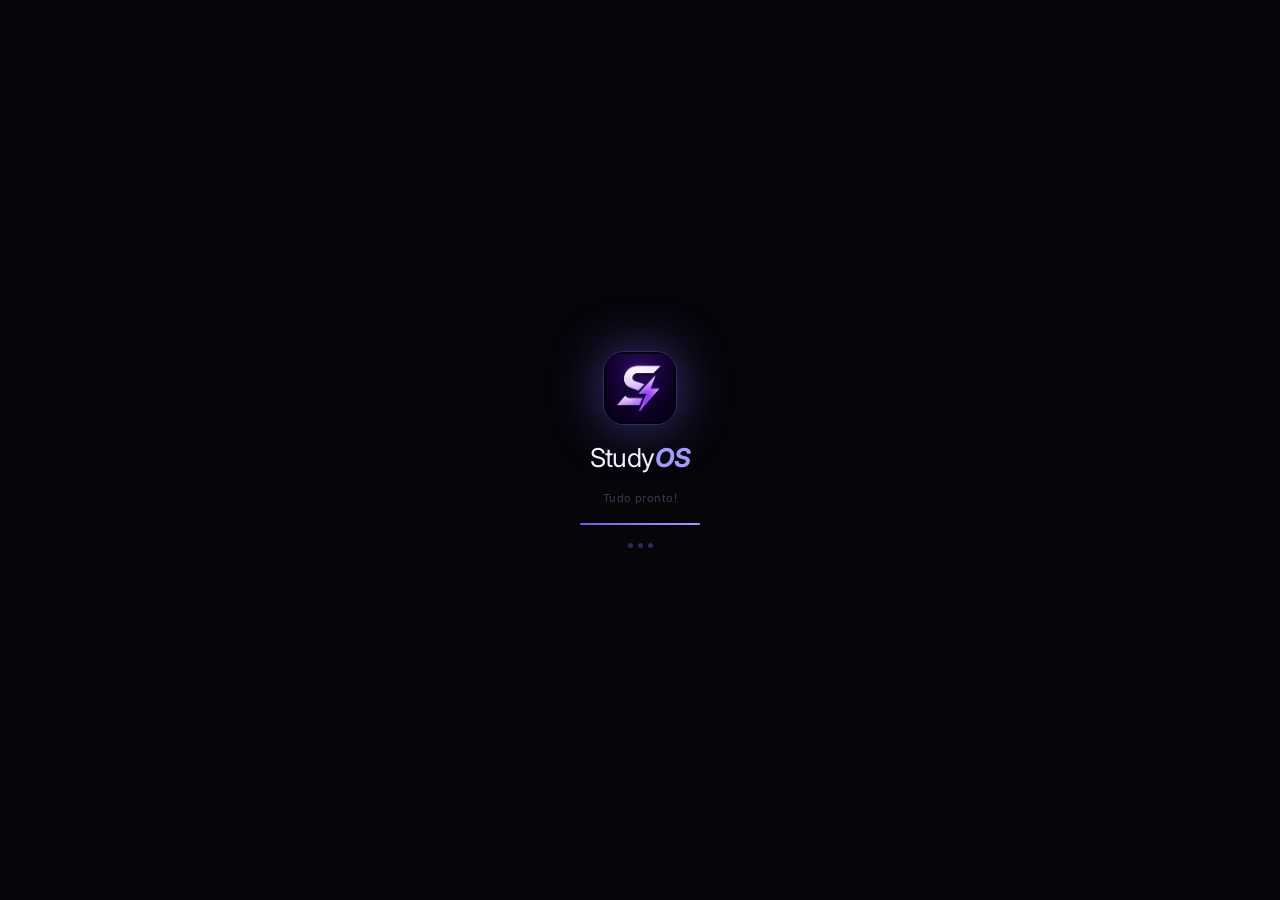
==== commit e3275a38: "feat: Google login vs register flow with mode and name collection" ====
--- a/studyos-api/src/main/resources/static/index.html
+++ b/studyos-api/src/main/resources/static/index.html
@@ -39,10 +39,8 @@
           --p:#6c5ce7;--p-h:#5a4bd1;--p-light:#a29bfe;
           --p-glow:rgba(108,92,231,0.35);
           --p-dim:rgba(108,92,231,0.15);
-
           --hero-bg:#0d0b1a;
           --hero-bg2:#110e22;
-
           --bg:#0f0d1c;
           --surface:#17142a;
           --surface2:#1e1a30;
@@ -88,7 +86,6 @@
           -webkit-font-smoothing:antialiased;
         }
 
-        /* ══ LOADING ══ */
         #ls{
           position:fixed;inset:0;z-index:9999;
           background:#06050a;
@@ -113,7 +110,6 @@
         @keyframes bar{0%{width:0}35%{width:44%}75%{width:82%}100%{width:100%}}
         @keyframes dpulse{0%,100%{opacity:.25;transform:scale(.75)}50%{opacity:1;transform:scale(1)}}
 
-        /* ══ PAGE ══ */
         .page{
           width:100vw;height:100vh;
           display:grid;grid-template-columns:54% 46%;
@@ -121,7 +117,6 @@
         }
         .page.in{opacity:1;}
 
-        /* ════ HERO ════ */
         .hero{
           position:relative;
           background:linear-gradient(160deg,#120d2b 0%,#0d0a1e 40%,#0a0818 100%);
@@ -129,349 +124,99 @@
           display:flex;flex-direction:column;
           padding:32px 52px 40px;
         }
-
-        .hero-glow-main{
-          position:absolute;
-          top:-120px;left:-80px;
-          width:600px;height:600px;
-          background:radial-gradient(ellipse at 30% 30%,rgba(88,60,200,0.55) 0%,rgba(60,30,140,0.25) 45%,transparent 75%);
-          pointer-events:none;z-index:0;
-        }
-        .hero-glow-bottom{
-          position:absolute;
-          bottom:-100px;left:0;right:0;
-          height:300px;
-          background:radial-gradient(ellipse at 40% 100%,rgba(80,40,180,0.3) 0%,transparent 70%);
-          pointer-events:none;z-index:0;
-        }
-
-        .hero-brain{
-          position:absolute;
-          top:-10px;right:-30px;
-          width:320px;height:320px;
-          pointer-events:none;z-index:1;
-          opacity:0.7;
-        }
+        .hero-glow-main{position:absolute;top:-120px;left:-80px;width:600px;height:600px;background:radial-gradient(ellipse at 30% 30%,rgba(88,60,200,0.55) 0%,rgba(60,30,140,0.25) 45%,transparent 75%);pointer-events:none;z-index:0;}
+        .hero-glow-bottom{position:absolute;bottom:-100px;left:0;right:0;height:300px;background:radial-gradient(ellipse at 40% 100%,rgba(80,40,180,0.3) 0%,transparent 70%);pointer-events:none;z-index:0;}
+        .hero-brain{position:absolute;top:-10px;right:-30px;width:320px;height:320px;pointer-events:none;z-index:1;opacity:0.7;}
         .hero-brain svg{width:100%;height:100%;}
-
-        .hnav{
-          position:relative;z-index:5;
-          display:flex;align-items:center;gap:10px;
-          margin-bottom:auto;
-        }
-        .hnav-logo{
-          width:38px;height:38px;border-radius:10px;
-          overflow:hidden;flex-shrink:0;
-          background:linear-gradient(135deg,#6c5ce7,#a29bfe);
-          display:flex;align-items:center;justify-content:center;
-          box-shadow:0 0 18px rgba(108,92,231,.5);
-        }
+        .hnav{position:relative;z-index:5;display:flex;align-items:center;gap:10px;margin-bottom:auto;}
+        .hnav-logo{width:38px;height:38px;border-radius:10px;overflow:hidden;flex-shrink:0;background:linear-gradient(135deg,#6c5ce7,#a29bfe);display:flex;align-items:center;justify-content:center;box-shadow:0 0 18px rgba(108,92,231,.5);}
         .hnav-logo img{width:38px;height:38px;display:block;object-fit:cover;}
         .hnav-logo-fallback{font-size:20px;font-weight:800;color:#fff;font-style:italic;}
         .hnav-name{font-size:20px;font-weight:600;color:#f0eeff;letter-spacing:-.015em;}
         .hnav-name em{font-style:italic;color:#a29bfe;}
-
-        .hero-badge{
-          position:relative;z-index:5;
-          display:inline-flex;align-items:center;gap:8px;
-          padding:5px 14px 5px 10px;
-          border-radius:999px;
-          border:1px solid rgba(162,155,254,0.2);
-          background:rgba(108,92,231,0.1);
-          color:rgba(162,155,254,0.85);
-          font-size:12px;font-weight:500;
-          margin-bottom:24px;margin-top:60px;
-          width:fit-content;
-        }
-        .badge-icon{font-size:13px;}
-
-        .hero-headline{
-          position:relative;z-index:5;
-          font-size:clamp(40px,4.2vw,64px);
-          font-weight:800;
-          color:#ffffff;
-          line-height:1.05;
-          letter-spacing:-.03em;
-          margin-bottom:18px;
-        }
+        .hero-badge{position:relative;z-index:5;display:inline-flex;align-items:center;gap:8px;padding:5px 14px 5px 10px;border-radius:999px;border:1px solid rgba(162,155,254,0.2);background:rgba(108,92,231,0.1);color:rgba(162,155,254,0.85);font-size:12px;font-weight:500;margin-bottom:24px;margin-top:60px;width:fit-content;}
+        .hero-headline{position:relative;z-index:5;font-size:clamp(40px,4.2vw,64px);font-weight:800;color:#ffffff;line-height:1.05;letter-spacing:-.03em;margin-bottom:18px;}
         .hero-headline .hl-accent{color:#a29bfe;}
-
-        .hero-sub{
-          position:relative;z-index:5;
-          font-size:14px;
-          color:rgba(240,238,255,0.5);
-          font-weight:400;
-          line-height:1.75;
-          max-width:380px;
-          margin-bottom:40px;
-        }
-
-        .hero-features{
-          position:relative;z-index:5;
-          display:flex;flex-direction:column;gap:16px;
-          margin-bottom:auto;
-        }
+        .hero-sub{position:relative;z-index:5;font-size:14px;color:rgba(240,238,255,0.5);font-weight:400;line-height:1.75;max-width:380px;margin-bottom:40px;}
+        .hero-features{position:relative;z-index:5;display:flex;flex-direction:column;gap:16px;margin-bottom:auto;}
         .hfeat{display:flex;align-items:flex-start;gap:14px;}
-        .hfeat-icon{
-          width:38px;height:38px;border-radius:10px;
-          background:rgba(108,92,231,0.18);
-          border:1px solid rgba(108,92,231,0.25);
-          display:flex;align-items:center;justify-content:center;
-          flex-shrink:0;
-        }
-        .hfeat-icon svg{
-          width:18px;height:18px;
-          stroke:#a29bfe;fill:none;
-          stroke-width:1.8;stroke-linecap:round;stroke-linejoin:round;
-        }
+        .hfeat-icon{width:38px;height:38px;border-radius:10px;background:rgba(108,92,231,0.18);border:1px solid rgba(108,92,231,0.25);display:flex;align-items:center;justify-content:center;flex-shrink:0;}
+        .hfeat-icon svg{width:18px;height:18px;stroke:#a29bfe;fill:none;stroke-width:1.8;stroke-linecap:round;stroke-linejoin:round;}
         .hfeat-title{font-size:14px;font-weight:600;color:#f0eeff;line-height:1.3;margin-bottom:2px;}
         .hfeat-desc{font-size:12px;color:rgba(240,238,255,0.4);line-height:1.4;}
-
-        .hero-quote-box{
-          position:relative;z-index:5;
-          margin-top:32px;
-          padding:16px 20px;
-          border-radius:12px;
-          border:1px solid rgba(108,92,231,0.2);
-          background:rgba(108,92,231,0.07);
-          display:flex;align-items:flex-start;gap:12px;
-          max-width:380px;
-        }
+        .hero-quote-box{position:relative;z-index:5;margin-top:32px;padding:16px 20px;border-radius:12px;border:1px solid rgba(108,92,231,0.2);background:rgba(108,92,231,0.07);display:flex;align-items:flex-start;gap:12px;max-width:380px;}
         .hq-mark{font-size:28px;font-weight:900;color:#6c5ce7;line-height:1;flex-shrink:0;margin-top:-4px;}
         .hq-text{font-size:13px;color:rgba(162,155,254,0.8);font-weight:400;line-height:1.6;}
-
-        .hero-div{
-          position:absolute;right:0;top:5%;bottom:5%;width:1px;z-index:10;
-          background:linear-gradient(180deg,transparent,rgba(108,92,231,.35) 28%,rgba(162,155,254,.5) 50%,rgba(108,92,231,.35) 72%,transparent);
-        }
-
-        /* ════ PANEL ════ */
-        .panel{
-          position:relative;
-          display:flex;flex-direction:column;
-          align-items:center;justify-content:center;
-          padding:36px 52px;
-          background:var(--bg);
-          overflow:hidden;
-          transition:background var(--t);
-        }
-        .panel::before{
-          content:'';position:absolute;top:-80px;left:-80px;
-          width:320px;height:320px;
-          background:radial-gradient(circle,var(--p-glow) 0%,transparent 70%);
-          pointer-events:none;opacity:.3;
-        }
-
-        .panel-topbar{
-          position:absolute;top:0;left:0;right:0;
-          padding:14px 20px;
-          display:flex;align-items:center;justify-content:flex-end;
-          gap:10px;
-          z-index:10;
-        }
-        .theme-moon{
-          width:32px;height:32px;border-radius:50%;
-          border:1px solid var(--border2);
-          background:var(--surface);
-          display:flex;align-items:center;justify-content:center;
-          cursor:pointer;
-          color:var(--text2);
-          transition:all var(--t);
-        }
+        .hero-div{position:absolute;right:0;top:5%;bottom:5%;width:1px;z-index:10;background:linear-gradient(180deg,transparent,rgba(108,92,231,.35) 28%,rgba(162,155,254,.5) 50%,rgba(108,92,231,.35) 72%,transparent);}
+
+        .panel{position:relative;display:flex;flex-direction:column;align-items:center;justify-content:center;padding:36px 52px;background:var(--bg);overflow:hidden;transition:background var(--t);}
+        .panel::before{content:'';position:absolute;top:-80px;left:-80px;width:320px;height:320px;background:radial-gradient(circle,var(--p-glow) 0%,transparent 70%);pointer-events:none;opacity:.3;}
+        .panel-topbar{position:absolute;top:0;left:0;right:0;padding:14px 20px;display:flex;align-items:center;justify-content:flex-end;gap:10px;z-index:10;}
+        .theme-moon{width:32px;height:32px;border-radius:50%;border:1px solid var(--border2);background:var(--surface);display:flex;align-items:center;justify-content:center;cursor:pointer;color:var(--text2);transition:all var(--t);}
         .theme-moon:hover{background:var(--surface2);}
         .theme-moon svg{width:15px;height:15px;stroke:currentColor;fill:none;stroke-width:1.8;stroke-linecap:round;stroke-linejoin:round;}
-
-        .theme-toggle-wrap{
-          display:flex;align-items:center;gap:8px;
-          padding:5px 14px;
-          border-radius:999px;
-          border:1px solid var(--border2);
-          background:var(--surface);
-          cursor:pointer;
-          transition:all var(--t);
-        }
+        .theme-toggle-wrap{display:flex;align-items:center;gap:8px;padding:5px 14px;border-radius:999px;border:1px solid var(--border2);background:var(--surface);cursor:pointer;transition:all var(--t);}
         .theme-toggle-wrap:hover{background:var(--surface2);}
         #theme-label{font-size:12px;font-weight:500;color:var(--text2);}
-        .toggle-pill{
-          width:32px;height:18px;border-radius:999px;
-          background:rgba(255,255,255,0.1);
-          border:1px solid var(--border2);
-          position:relative;
-          transition:background var(--t);
-        }
+        .toggle-pill{width:32px;height:18px;border-radius:999px;background:rgba(255,255,255,0.1);border:1px solid var(--border2);position:relative;transition:background var(--t);}
         .toggle-pill.on{background:var(--p);}
-        .toggle-knob{
-          position:absolute;top:2px;left:2px;
-          width:12px;height:12px;border-radius:50%;
-          background:#fff;
-          transition:transform var(--t);
-        }
+        .toggle-knob{position:absolute;top:2px;left:2px;width:12px;height:12px;border-radius:50%;background:#fff;transition:transform var(--t);}
         .toggle-pill.on .toggle-knob{transform:translateX(14px);}
-
-        .panel-inner{
-          width:100%;max-width:340px;
-          position:relative;z-index:1;
-        }
-
+        .panel-inner{width:100%;max-width:340px;position:relative;z-index:1;}
         .p-brand{font-size:16px;font-weight:700;color:#6c5ce7;letter-spacing:-.01em;margin-bottom:10px;}
         .p-title{font-size:30px;font-weight:800;color:var(--text);letter-spacing:-.03em;line-height:1.1;margin-bottom:6px;}
         .p-sub{font-size:14px;color:var(--text2);font-weight:400;line-height:1.6;margin-bottom:24px;}
-
         .field{margin-bottom:14px;}
-        .f-label{
-          display:block;font-size:11px;font-weight:600;
-          color:var(--text3);text-transform:uppercase;
-          letter-spacing:.09em;margin-bottom:6px;
-        }
+        .f-label{display:block;font-size:11px;font-weight:600;color:var(--text3);text-transform:uppercase;letter-spacing:.09em;margin-bottom:6px;}
         .f-wrap{position:relative;display:flex;align-items:center;}
-        .f-icon{
-          position:absolute;left:13px;
-          display:flex;align-items:center;
-          pointer-events:none;
-          color:var(--inp-icon);
-        }
+        .f-icon{position:absolute;left:13px;display:flex;align-items:center;pointer-events:none;color:var(--inp-icon);}
         .f-icon svg{width:16px;height:16px;stroke:currentColor;fill:none;stroke-width:1.8;stroke-linecap:round;stroke-linejoin:round;}
-        .f-input{
-          width:100%;padding:13px 14px 13px 42px;
-          border-radius:10px;
-          border:1.5px solid var(--inp-bdr);
-          background:var(--inp-bg);
-          color:var(--text);
-          font-size:14px;font-weight:400;font-family:var(--font);
-          outline:none;
-          transition:border-color var(--t),box-shadow var(--t),background var(--t);
-        }
+        .f-input{width:100%;padding:13px 14px 13px 42px;border-radius:10px;border:1.5px solid var(--inp-bdr);background:var(--inp-bg);color:var(--text);font-size:14px;font-weight:400;font-family:var(--font);outline:none;transition:border-color var(--t),box-shadow var(--t),background var(--t);}
         .f-input::placeholder{color:var(--text3);}
         .f-input:focus{border-color:var(--inp-focus);box-shadow:0 0 0 3px rgba(108,92,231,0.25);}
         .has-right{padding-right:42px;}
-
-        .pw-eye{
-          position:absolute;right:12px;
-          background:none;border:none;cursor:pointer;
-          color:var(--text3);padding:2px;
-          display:flex;align-items:center;
-          transition:color var(--t);
-        }
+        .pw-eye{position:absolute;right:12px;background:none;border:none;cursor:pointer;color:var(--text3);padding:2px;display:flex;align-items:center;transition:color var(--t);}
         .pw-eye:hover{color:var(--text2);}
         .pw-eye svg{width:16px;height:16px;stroke:currentColor;fill:none;stroke-width:1.8;stroke-linecap:round;stroke-linejoin:round;}
-
-        .mid-row{
-          display:flex;align-items:center;justify-content:space-between;
-          margin-bottom:18px;margin-top:-4px;
-        }
+        .mid-row{display:flex;align-items:center;justify-content:space-between;margin-bottom:18px;margin-top:-4px;}
         .remember-wrap{display:flex;align-items:center;gap:7px;cursor:pointer;}
-        .remember-check{
-          width:16px;height:16px;border-radius:4px;
-          border:1.5px solid var(--inp-bdr);
-          background:var(--inp-bg);
-          display:flex;align-items:center;justify-content:center;
-          flex-shrink:0;
-          transition:all var(--t);
-          cursor:pointer;
-        }
+        .remember-check{width:16px;height:16px;border-radius:4px;border:1.5px solid var(--inp-bdr);background:var(--inp-bg);display:flex;align-items:center;justify-content:center;flex-shrink:0;transition:all var(--t);cursor:pointer;}
         .remember-check.checked{background:#6c5ce7;border-color:#6c5ce7;}
         .remember-check svg{width:10px;height:10px;stroke:#fff;fill:none;stroke-width:2.5;stroke-linecap:round;stroke-linejoin:round;opacity:0;transition:opacity var(--t);}
         .remember-check.checked svg{opacity:1;}
         .remember-label{font-size:13px;color:var(--text2);user-select:none;}
         .forgot-link{font-size:13px;color:#6c5ce7;font-weight:500;cursor:pointer;text-decoration:none;}
         .forgot-link:hover{text-decoration:underline;}
-
-        .btn-main{
-          width:100%;padding:14px;border-radius:10px;border:none;
-          background:var(--p);color:#fff;
-          font-size:15px;font-weight:700;letter-spacing:.01em;
-          font-family:var(--font);
-          cursor:pointer;
-          box-shadow:0 4px 24px var(--p-glow);
-          transition:background var(--t),box-shadow var(--t),transform .12s;
-          display:flex;align-items:center;justify-content:center;gap:10px;
-          position:relative;overflow:hidden;
-          margin-bottom:16px;
-        }
+        .btn-main{width:100%;padding:14px;border-radius:10px;border:none;background:var(--p);color:#fff;font-size:15px;font-weight:700;letter-spacing:.01em;font-family:var(--font);cursor:pointer;box-shadow:0 4px 24px var(--p-glow);transition:background var(--t),box-shadow var(--t),transform .12s;display:flex;align-items:center;justify-content:center;gap:10px;position:relative;overflow:hidden;margin-bottom:16px;}
         .btn-main::before{content:'';position:absolute;inset:0;background:linear-gradient(to bottom,rgba(255,255,255,.1),transparent);pointer-events:none;}
         .btn-arrow{font-size:18px;font-weight:400;}
         .btn-main:hover:not(:disabled){background:var(--p-h);transform:translateY(-1px);box-shadow:0 6px 32px var(--p-glow);}
         .btn-main:active:not(:disabled){transform:translateY(0);}
         .btn-main:disabled{opacity:.5;cursor:not-allowed;}
-
         .spinner{width:14px;height:14px;border-radius:50%;border:2px solid rgba(255,255,255,.3);border-top-color:#fff;animation:spin .65s linear infinite;display:none;flex-shrink:0;}
         .btn-main.loading .spinner{display:block;}
         .btn-main.loading .btn-txt{display:none;}
         .btn-main.loading .btn-arrow{display:none;}
         @keyframes spin{to{transform:rotate(360deg)}}
-
-        .google-divider{
-          display:flex;align-items:center;gap:12px;
-          margin:4px 0 14px;
-          color:var(--text3);
-          font-size:12px;
-          font-weight:500;
-        }
-        .google-divider::before,
-        .google-divider::after{
-          content:'';flex:1;height:1px;
-          background:var(--border2);
-        }
-
-        .google-btn-wrap{
-          display:flex;justify-content:center;
-          margin-bottom:16px;
-        }
-
-        .f-switch{
-          text-align:center;margin-bottom:20px;
-          font-size:13px;color:var(--text2);font-weight:400;
-        }
+        .google-divider{display:flex;align-items:center;gap:12px;margin:4px 0 14px;color:var(--text3);font-size:12px;font-weight:500;}
+        .google-divider::before,.google-divider::after{content:'';flex:1;height:1px;background:var(--border2);}
+        .google-btn-wrap{display:flex;justify-content:center;margin-bottom:16px;}
+        .f-switch{text-align:center;margin-bottom:20px;font-size:13px;color:var(--text2);font-weight:400;}
         .f-switch a{color:#6c5ce7;font-weight:700;cursor:pointer;text-decoration:none;}
         .f-switch a:hover{text-decoration:underline;}
-
-        .terms-box{
-          padding:14px 16px;border-radius:10px;
-          border:1px solid var(--border);
-          background:var(--surface);
-          text-align:center;
-          font-size:12px;color:var(--text3);
-          line-height:1.7;
-          transition:background var(--t),border-color var(--t);
-        }
+        .terms-box{padding:14px 16px;border-radius:10px;border:1px solid var(--border);background:var(--surface);text-align:center;font-size:12px;color:var(--text3);line-height:1.7;transition:background var(--t),border-color var(--t);}
         .terms-box a{color:#6c5ce7;text-decoration:none;font-weight:500;}
         .terms-box a:hover{text-decoration:underline;}
-
         #msg{text-align:center;font-size:13px;margin-top:6px;min-height:16px;color:var(--text);}
-        .ok{color:#4ade80;}
-        .err{color:#f87171;}
-
-        .success-box{
-          display:none;background:var(--ok-bg);border:1px solid var(--ok-bdr);
-          border-radius:9px;padding:11px 14px;color:var(--ok);
-          font-size:13px;font-weight:500;text-align:center;margin-top:10px;
-        }
-
+        .ok{color:#4ade80;}.err{color:#f87171;}
+        .success-box{display:none;background:var(--ok-bg);border:1px solid var(--ok-bdr);border-radius:9px;padding:11px 14px;color:var(--ok);font-size:13px;font-weight:500;text-align:center;margin-top:10px;}
         .auth-form{animation:fin .22s ease;}
         @keyframes fin{from{opacity:0;transform:translateY(6px)}to{opacity:1;transform:translateY(0)}}
-
-        .page-footer{
-          position:fixed;bottom:0;left:0;right:0;
-          text-align:center;
-          padding:12px;
-          font-size:11px;
-          color:rgba(255,255,255,0.15);
-          z-index:2;
-          pointer-events:none;
-        }
-
-        /* ══ COMPLETE PROFILE FORM ══ */
-        #complete-form .p-sub {
-          margin-bottom: 20px;
-        }
+        .page-footer{position:fixed;bottom:0;left:0;right:0;text-align:center;padding:12px;font-size:11px;color:rgba(255,255,255,0.15);z-index:2;pointer-events:none;}
 
         @media(max-width:900px){
           html,body{overflow:auto;}
-          .page{
-            grid-template-columns:1fr;
-            grid-template-rows:auto auto;
-            height:auto;min-height:100vh;
-          }
+          .page{grid-template-columns:1fr;grid-template-rows:auto auto;height:auto;min-height:100vh;}
           .hero{padding:28px 28px 32px;min-height:auto;}
           .hero-brain{width:180px;height:180px;top:-10px;right:-10px;opacity:0.4;}
           .hero-badge{margin-top:36px;}
@@ -485,7 +230,6 @@
           .panel-topbar{padding:10px 14px;}
           .page-footer{display:none;}
         }
-
         @media(max-width:480px){
           .hero{padding:22px 20px 28px;}
           .panel{padding:20px 20px 36px;}
@@ -496,7 +240,6 @@
 </head>
 <body>
 
-<!-- LOADING -->
 <div id="ls">
     <div class="ls-logo">
         <img src="assets/logo.png" alt="StudyOS" onerror="this.style.display='none';this.parentNode.innerHTML='<span style=\'font-size:22px;font-weight:800;color:#fff;font-style:italic\'>S</span>'"/>
@@ -507,10 +250,8 @@
     <div class="ls-dots"><div class="ls-dot"></div><div class="ls-dot"></div><div class="ls-dot"></div></div>
 </div>
 
-<!-- PAGE -->
 <div class="page" id="page">
 
-    <!-- ══ HERO ══ -->
     <div class="hero">
         <div class="hero-glow-main"></div>
         <div class="hero-glow-bottom"></div>
@@ -518,15 +259,8 @@
         <div class="hero-brain">
             <svg viewBox="0 0 300 300" fill="none" xmlns="http://www.w3.org/2000/svg" opacity="0.6">
                 <defs>
-                    <filter id="glow-brain">
-                        <feGaussianBlur stdDeviation="3" result="coloredBlur"/>
-                        <feMerge><feMergeNode in="coloredBlur"/><feMergeNode in="SourceGraphic"/></feMerge>
-                    </filter>
-                    <radialGradient id="brain-center" cx="50%" cy="50%" r="50%">
-                        <stop offset="0%" stop-color="#a29bfe" stop-opacity="0.9"/>
-                        <stop offset="60%" stop-color="#6c5ce7" stop-opacity="0.4"/>
-                        <stop offset="100%" stop-color="#6c5ce7" stop-opacity="0"/>
-                    </radialGradient>
+                    <filter id="glow-brain"><feGaussianBlur stdDeviation="3" result="coloredBlur"/><feMerge><feMergeNode in="coloredBlur"/><feMergeNode in="SourceGraphic"/></feMerge></filter>
+                    <radialGradient id="brain-center" cx="50%" cy="50%" r="50%"><stop offset="0%" stop-color="#a29bfe" stop-opacity="0.9"/><stop offset="60%" stop-color="#6c5ce7" stop-opacity="0.4"/><stop offset="100%" stop-color="#6c5ce7" stop-opacity="0"/></radialGradient>
                 </defs>
                 <ellipse cx="155" cy="140" rx="90" ry="80" fill="url(#brain-center)" filter="url(#glow-brain)"/>
                 <g stroke="#a29bfe" stroke-width="0.7" opacity="0.5" filter="url(#glow-brain)">
@@ -581,40 +315,20 @@
 
         <div class="hero-features">
             <div class="hfeat">
-                <div class="hfeat-icon">
-                    <svg viewBox="0 0 24 24"><circle cx="12" cy="12" r="10"/><line x1="12" y1="8" x2="12" y2="12"/><line x1="12" y1="16" x2="12.01" y2="16"/></svg>
-                </div>
-                <div class="hfeat-text">
-                    <div class="hfeat-title">Planos de estudo inteligentes</div>
-                    <div class="hfeat-desc">Organizados de forma personalizada para você.</div>
-                </div>
+                <div class="hfeat-icon"><svg viewBox="0 0 24 24"><circle cx="12" cy="12" r="10"/><line x1="12" y1="8" x2="12" y2="12"/><line x1="12" y1="16" x2="12.01" y2="16"/></svg></div>
+                <div class="hfeat-text"><div class="hfeat-title">Planos de estudo inteligentes</div><div class="hfeat-desc">Organizados de forma personalizada para você.</div></div>
             </div>
             <div class="hfeat">
-                <div class="hfeat-icon">
-                    <svg viewBox="0 0 24 24"><polygon points="13 2 3 14 12 14 11 22 21 10 12 10 13 2"/></svg>
-                </div>
-                <div class="hfeat-text">
-                    <div class="hfeat-title">Gamificação que motiva</div>
-                    <div class="hfeat-desc">XP, níveis, conquistas e rankings.</div>
-                </div>
+                <div class="hfeat-icon"><svg viewBox="0 0 24 24"><polygon points="13 2 3 14 12 14 11 22 21 10 12 10 13 2"/></svg></div>
+                <div class="hfeat-text"><div class="hfeat-title">Gamificação que motiva</div><div class="hfeat-desc">XP, níveis, conquistas e rankings.</div></div>
             </div>
             <div class="hfeat">
-                <div class="hfeat-icon">
-                    <svg viewBox="0 0 24 24"><line x1="18" y1="20" x2="18" y2="10"/><line x1="12" y1="20" x2="12" y2="4"/><line x1="6" y1="20" x2="6" y2="14"/></svg>
-                </div>
-                <div class="hfeat-text">
-                    <div class="hfeat-title">Acompanhe seu progresso</div>
-                    <div class="hfeat-desc">Estatísticas detalhadas do seu desempenho.</div>
-                </div>
+                <div class="hfeat-icon"><svg viewBox="0 0 24 24"><line x1="18" y1="20" x2="18" y2="10"/><line x1="12" y1="20" x2="12" y2="4"/><line x1="6" y1="20" x2="6" y2="14"/></svg></div>
+                <div class="hfeat-text"><div class="hfeat-title">Acompanhe seu progresso</div><div class="hfeat-desc">Estatísticas detalhadas do seu desempenho.</div></div>
             </div>
             <div class="hfeat">
-                <div class="hfeat-icon">
-                    <svg viewBox="0 0 24 24"><path d="M2 3h6a4 4 0 0 1 4 4v14a3 3 0 0 0-3-3H2z"/><path d="M22 3h-6a4 4 0 0 0-4 4v14a3 3 0 0 1 3-3h7z"/></svg>
-                </div>
-                <div class="hfeat-text">
-                    <div class="hfeat-title">Técnicas comprovadas</div>
-                    <div class="hfeat-desc">Flashcards, revisão espaçada, Pomodoro e mais.</div>
-                </div>
+                <div class="hfeat-icon"><svg viewBox="0 0 24 24"><path d="M2 3h6a4 4 0 0 1 4 4v14a3 3 0 0 0-3-3H2z"/><path d="M22 3h-6a4 4 0 0 0-4 4v14a3 3 0 0 1 3-3h7z"/></svg></div>
+                <div class="hfeat-text"><div class="hfeat-title">Técnicas comprovadas</div><div class="hfeat-desc">Flashcards, revisão espaçada, Pomodoro e mais.</div></div>
             </div>
         </div>
 
@@ -626,68 +340,53 @@
         <div class="hero-div"></div>
     </div>
 
-    <!-- ══ PANEL ══ -->
     <div class="panel">
-
         <div class="panel-topbar">
             <div class="theme-moon" onclick="Theme.toggle()" title="Tema">
                 <svg viewBox="0 0 24 24"><path d="M21 12.79A9 9 0 1 1 11.21 3 7 7 0 0 0 21 12.79z"/></svg>
             </div>
             <div class="theme-toggle-wrap" onclick="Theme.toggle()">
-                <div class="toggle-pill on" id="theme-toggle">
-                    <div class="toggle-knob"></div>
-                </div>
+                <div class="toggle-pill on" id="theme-toggle"><div class="toggle-knob"></div></div>
                 <span id="theme-label">Modo escuro</span>
             </div>
         </div>
 
         <div class="panel-inner">
 
-            <!-- ── LOGIN ── -->
+            <!-- LOGIN -->
             <div id="login-form" class="auth-form">
                 <div class="p-brand">StudyOS</div>
                 <h2 class="p-title">Bem-vindo de volta!</h2>
                 <p class="p-sub">Entre com sua conta para continuar.</p>
-
                 <div class="field">
                     <label class="f-label">E-mail</label>
                     <div class="f-wrap">
-                        <span class="f-icon">
-                            <svg viewBox="0 0 24 24"><rect x="2" y="4" width="20" height="16" rx="2"/><polyline points="2,4 12,13 22,4"/></svg>
-                        </span>
+                        <span class="f-icon"><svg viewBox="0 0 24 24"><rect x="2" y="4" width="20" height="16" rx="2"/><polyline points="2,4 12,13 22,4"/></svg></span>
                         <input class="f-input" type="email" id="email" placeholder="gabriel@studyos.com" autocomplete="email"/>
                     </div>
                 </div>
-
                 <div class="field">
                     <label class="f-label">Senha</label>
                     <div class="f-wrap">
-                        <span class="f-icon">
-                            <svg viewBox="0 0 24 24"><rect x="3" y="11" width="18" height="11" rx="2"/><path d="M7 11V7a5 5 0 0 1 10 0v4"/></svg>
-                        </span>
+                        <span class="f-icon"><svg viewBox="0 0 24 24"><rect x="3" y="11" width="18" height="11" rx="2"/><path d="M7 11V7a5 5 0 0 1 10 0v4"/></svg></span>
                         <input class="f-input has-right" type="password" id="password" placeholder="••••••••" autocomplete="current-password"/>
                         <button class="pw-eye" type="button" onclick="togglePw('password',this)" tabindex="-1">
                             <svg viewBox="0 0 24 24"><path d="M1 12s4-8 11-8 11 8 11 8-4 8-11 8-11-8-11-8z"/><circle cx="12" cy="12" r="3"/></svg>
                         </button>
                     </div>
                 </div>
-
                 <div class="mid-row">
                     <div class="remember-wrap" onclick="toggleRemember()">
-                        <div class="remember-check checked" id="remember-check">
-                            <svg viewBox="0 0 12 12"><polyline points="2,6 5,9 10,3"/></svg>
-                        </div>
+                        <div class="remember-check checked" id="remember-check"><svg viewBox="0 0 12 12"><polyline points="2,6 5,9 10,3"/></svg></div>
                         <span class="remember-label">Lembrar de mim</span>
                     </div>
                     <a class="forgot-link" onclick="showForgot()">Esqueceu sua senha?</a>
                 </div>
-
                 <button class="btn-main" id="login-btn" onclick="login()">
                     <div class="spinner"></div>
                     <span class="btn-txt">Entrar no StudyOS</span>
                     <span class="btn-arrow">→</span>
                 </button>
-
                 <div class="google-divider">ou</div>
                 <div class="google-btn-wrap">
                     <div id="g_id_onload"
@@ -695,105 +394,72 @@
                          data-callback="handleGoogleLogin"
                          data-auto_prompt="false">
                     </div>
-                    <div class="g_id_signin"
-                         data-type="standard"
-                         data-size="large"
-                         data-theme="outline"
-                         data-text="continue_with"
-                         data-shape="rectangular"
-                         data-logo_alignment="left"
-                         data-width="300">
-                    </div>
-                </div>
-
+                    <div class="g_id_signin" data-type="standard" data-size="large" data-theme="outline" data-text="continue_with" data-shape="rectangular" data-logo_alignment="left" data-width="300"></div>
+                </div>
                 <div class="f-switch">Não tem conta? <a onclick="showRegister()">Cadastre-se grátis</a></div>
-
                 <div class="terms-box">
                     Ao continuar, você concorda com nossos<br>
                     <a href="/pages/terms.html">Termos de Uso</a>, &amp; <a href="/pages/privacy.html">Política de Privacidade</a>.
                 </div>
             </div>
 
-            <!-- ── REGISTER ── -->
+            <!-- REGISTER -->
             <div id="register-form" class="auth-form" style="display:none">
                 <div class="p-brand">StudyOS</div>
                 <h2 class="p-title">Crie sua conta!</h2>
                 <p class="p-sub">Junte-se a quem estuda com método e evolui de verdade.</p>
-
                 <div class="field">
                     <label class="f-label">Nome</label>
                     <div class="f-wrap">
-                        <span class="f-icon">
-                            <svg viewBox="0 0 24 24"><path d="M20 21v-2a4 4 0 0 0-4-4H8a4 4 0 0 0-4 4v2"/><circle cx="12" cy="7" r="4"/></svg>
-                        </span>
+                        <span class="f-icon"><svg viewBox="0 0 24 24"><path d="M20 21v-2a4 4 0 0 0-4-4H8a4 4 0 0 0-4 4v2"/><circle cx="12" cy="7" r="4"/></svg></span>
                         <input class="f-input" type="text" id="reg-name" placeholder="Seu nome completo" autocomplete="name"/>
                     </div>
                 </div>
                 <div class="field">
                     <label class="f-label">E-mail</label>
                     <div class="f-wrap">
-                        <span class="f-icon">
-                            <svg viewBox="0 0 24 24"><rect x="2" y="4" width="20" height="16" rx="2"/><polyline points="2,4 12,13 22,4"/></svg>
-                        </span>
+                        <span class="f-icon"><svg viewBox="0 0 24 24"><rect x="2" y="4" width="20" height="16" rx="2"/><polyline points="2,4 12,13 22,4"/></svg></span>
                         <input class="f-input" type="email" id="reg-email" placeholder="seu@email.com" autocomplete="email"/>
                     </div>
                 </div>
                 <div class="field">
                     <label class="f-label">Senha</label>
                     <div class="f-wrap">
-                        <span class="f-icon">
-                            <svg viewBox="0 0 24 24"><rect x="3" y="11" width="18" height="11" rx="2"/><path d="M7 11V7a5 5 0 0 1 10 0v4"/></svg>
-                        </span>
+                        <span class="f-icon"><svg viewBox="0 0 24 24"><rect x="3" y="11" width="18" height="11" rx="2"/><path d="M7 11V7a5 5 0 0 1 10 0v4"/></svg></span>
                         <input class="f-input has-right" type="password" id="reg-password" placeholder="Mín. 6 caracteres" autocomplete="new-password"/>
                         <button class="pw-eye" type="button" onclick="togglePw('reg-password',this)" tabindex="-1">
                             <svg viewBox="0 0 24 24"><path d="M1 12s4-8 11-8 11 8 11 8-4 8-11 8-11-8-11-8z"/><circle cx="12" cy="12" r="3"/></svg>
                         </button>
                     </div>
                 </div>
-
                 <button class="btn-main" id="register-btn" onclick="register()">
                     <div class="spinner"></div>
                     <span class="btn-txt">Criar conta</span>
                     <span class="btn-arrow">→</span>
                 </button>
-
                 <div class="google-divider">ou</div>
                 <div class="google-btn-wrap">
-                    <div class="g_id_signin"
-                         data-type="standard"
-                         data-size="large"
-                         data-theme="outline"
-                         data-text="signup_with"
-                         data-shape="rectangular"
-                         data-logo_alignment="left"
-                         data-width="300">
-                    </div>
-                </div>
-
+                    <div class="g_id_signin" data-type="standard" data-size="large" data-theme="outline" data-text="signup_with" data-shape="rectangular" data-logo_alignment="left" data-width="300"></div>
+                </div>
                 <div class="f-switch">Já tem conta? <a onclick="showLogin()">Entrar</a></div>
-
                 <div class="terms-box">
                     Ao criar sua conta, você concorda com nossos<br>
                     <a href="/pages/terms.html">Termos de Uso</a> &amp; <a href="/pages/privacy.html">Política de Privacidade</a>.
                 </div>
             </div>
 
-            <!-- ── FORGOT ── -->
+            <!-- FORGOT -->
             <div id="forgot-form" class="auth-form" style="display:none">
                 <div class="p-brand">StudyOS</div>
                 <h2 class="p-title">Esqueceu sua senha?</h2>
                 <p class="p-sub">Informe seu e-mail e enviamos o link de redefinição agora.</p>
-
                 <div class="field">
                     <label class="f-label">E-mail</label>
                     <div class="f-wrap">
-                        <span class="f-icon">
-                            <svg viewBox="0 0 24 24"><rect x="2" y="4" width="20" height="16" rx="2"/><polyline points="2,4 12,13 22,4"/></svg>
-                        </span>
+                        <span class="f-icon"><svg viewBox="0 0 24 24"><rect x="2" y="4" width="20" height="16" rx="2"/><polyline points="2,4 12,13 22,4"/></svg></span>
                         <input class="f-input" type="email" id="forgot-email" placeholder="seu@email.com" autocomplete="email"/>
                     </div>
                 </div>
-
                 <button class="btn-main" id="forgot-btn" onclick="forgotPassword()">
                     <div class="spinner"></div>
                     <span class="btn-txt">Enviar link</span>
@@ -803,22 +469,18 @@
                 <div class="f-switch">Lembrou? <a onclick="showLogin()">Voltar ao login</a></div>
             </div>
 
-            <!-- ── COMPLETE PROFILE (novo usuário Google) ── -->
+            <!-- COMPLETE PROFILE -->
             <div id="complete-form" class="auth-form" style="display:none">
                 <div class="p-brand">StudyOS</div>
                 <h2 class="p-title">Quase lá! 🎉</h2>
                 <p class="p-sub">Como podemos te chamar?</p>
-
                 <div class="field">
                     <label class="f-label">Seu nome completo</label>
                     <div class="f-wrap">
-                        <span class="f-icon">
-                            <svg viewBox="0 0 24 24"><path d="M20 21v-2a4 4 0 0 0-4-4H8a4 4 0 0 0-4 4v2"/><circle cx="12" cy="7" r="4"/></svg>
-                        </span>
+                        <span class="f-icon"><svg viewBox="0 0 24 24"><path d="M20 21v-2a4 4 0 0 0-4-4H8a4 4 0 0 0-4 4v2"/><circle cx="12" cy="7" r="4"/></svg></span>
                         <input class="f-input" type="text" id="complete-name" placeholder="Ex: Gabriel Gomes" autocomplete="name"/>
                     </div>
                 </div>
-
                 <button class="btn-main" id="complete-btn" onclick="completeProfile()">
                     <div class="spinner"></div>
                     <span class="btn-txt">Entrar no StudyOS</span>
@@ -829,7 +491,6 @@
             <p id="msg"></p>
         </div>
     </div>
-
 </div>
 
 <div class="page-footer">© 2024 StudyOS. Todos os direitos reservados.</div>
@@ -862,6 +523,9 @@
         c.classList.toggle('checked');
     }
 
+    let _googleMode = 'login';
+    let _pendingCredential = null;
+
     function switchForm(id){
         ['login-form','register-form','forgot-form','complete-form'].forEach(f=>{
             const el=document.getElementById(f);
@@ -870,13 +534,14 @@
         });
         document.getElementById('msg').textContent='';
     }
-    function showLogin()    {switchForm('login-form');}
-    function showRegister() {switchForm('register-form');}
-    function showForgot()   {switchForm('forgot-form');}
-
-    function login()          {if(typeof window._login==='function')window._login();}
-    function register()       {if(typeof window._register==='function')window._register();}
-    function forgotPassword() {if(typeof window._forgotPassword==='function')window._forgotPassword();}
+
+    function showLogin()    { _googleMode='login';    switchForm('login-form');    }
+    function showRegister() { _googleMode='register'; switchForm('register-form'); }
+    function showForgot()   {                         switchForm('forgot-form');   }
+
+    function login()          { if(typeof window._login==='function')window._login(); }
+    function register()       { if(typeof window._register==='function')window._register(); }
+    function forgotPassword() { if(typeof window._forgotPassword==='function')window._forgotPassword(); }
 
     document.addEventListener('keydown',e=>{
         if(e.key!=='Enter')return;
@@ -887,37 +552,33 @@
         else if(active==='complete-form')completeProfile();
     });
 
-    // guarda dados do Google temporariamente
-    let _pendingGoogleData = null;
-
     async function handleGoogleLogin(response) {
         try {
             const res = await fetch('/api/auth/google', {
                 method: 'POST',
                 headers: {'Content-Type': 'application/json'},
-                body: JSON.stringify({credential: response.credential})
+                body: JSON.stringify({
+                    credential: response.credential,
+                    mode: _googleMode
+                })
             });
 
+            const data = await res.json();
+
+            if (res.status === 202 && data.needsName) {
+                _pendingCredential = response.credential;
+                document.getElementById('complete-name').value = data.googleName || '';
+                switchForm('complete-form');
+                return;
+            }
+
             if (!res.ok) {
-                const err = await res.json().catch(() => ({}));
-                document.getElementById('msg').textContent = err.message || 'Erro ao entrar com Google';
+                document.getElementById('msg').textContent = data.message || 'Erro ao entrar com Google';
                 document.getElementById('msg').className = 'err';
                 return;
             }
 
-            const data = await res.json();
-
-            // Se o nome é o email (ex: gabriel@gmail.com), pede nome real
-            const nameIsEmail = !data.name || data.name === data.email || data.name.includes('@');
-            if (nameIsEmail) {
-                _pendingGoogleData = data;
-                switchForm('complete-form');
-                return;
-            }
-
-            // Nome ok — salva e entra
             Api.setSession(data);
-            await new Promise(r => setTimeout(r, 300));
             sessionStorage.setItem('studyos-show-loading', 'true');
             window.location.href = '/pages/dashboard.html';
 
@@ -940,31 +601,35 @@
         btn.classList.add('loading');
 
         try {
-            // Atualiza o nome via API
-            const token = _pendingGoogleData.token;
-            const res = await fetch('/api/users/me/name', {
-                method: 'PUT',
-                headers: {
-                    'Content-Type': 'application/json',
-                    'Authorization': `Bearer ${token}`
-                },
-                body: JSON.stringify({ name })
+            const res = await fetch('/api/auth/google', {
+                method: 'POST',
+                headers: {'Content-Type': 'application/json'},
+                body: JSON.stringify({
+                    credential: _pendingCredential,
+                    mode: 'register',
+                    name: name
+                })
             });
 
-            if (res.ok) {
-                _pendingGoogleData.name = name;
+            const data = await res.json();
+
+            if (!res.ok) {
+                document.getElementById('msg').textContent = data.message || 'Erro ao cadastrar';
+                document.getElementById('msg').className = 'err';
+                btn.disabled = false;
+                btn.classList.remove('loading');
+                return;
             }
 
-            Api.setSession(_pendingGoogleData);
+            Api.setSession(data);
             sessionStorage.setItem('studyos-show-loading', 'true');
             window.location.href = '/pages/dashboard.html';
 
         } catch (e) {
-            // mesmo com erro na API, salva e entra com o nome digitado
-            _pendingGoogleData.name = name;
-            Api.setSession(_pendingGoogleData);
-            sessionStorage.setItem('studyos-show-loading', 'true');
-            window.location.href = '/pages/dashboard.html';
+            document.getElementById('msg').textContent = 'Erro de conexão';
+            document.getElementById('msg').className = 'err';
+            btn.disabled = false;
+            btn.classList.remove('loading');
         }
     }
 </script>
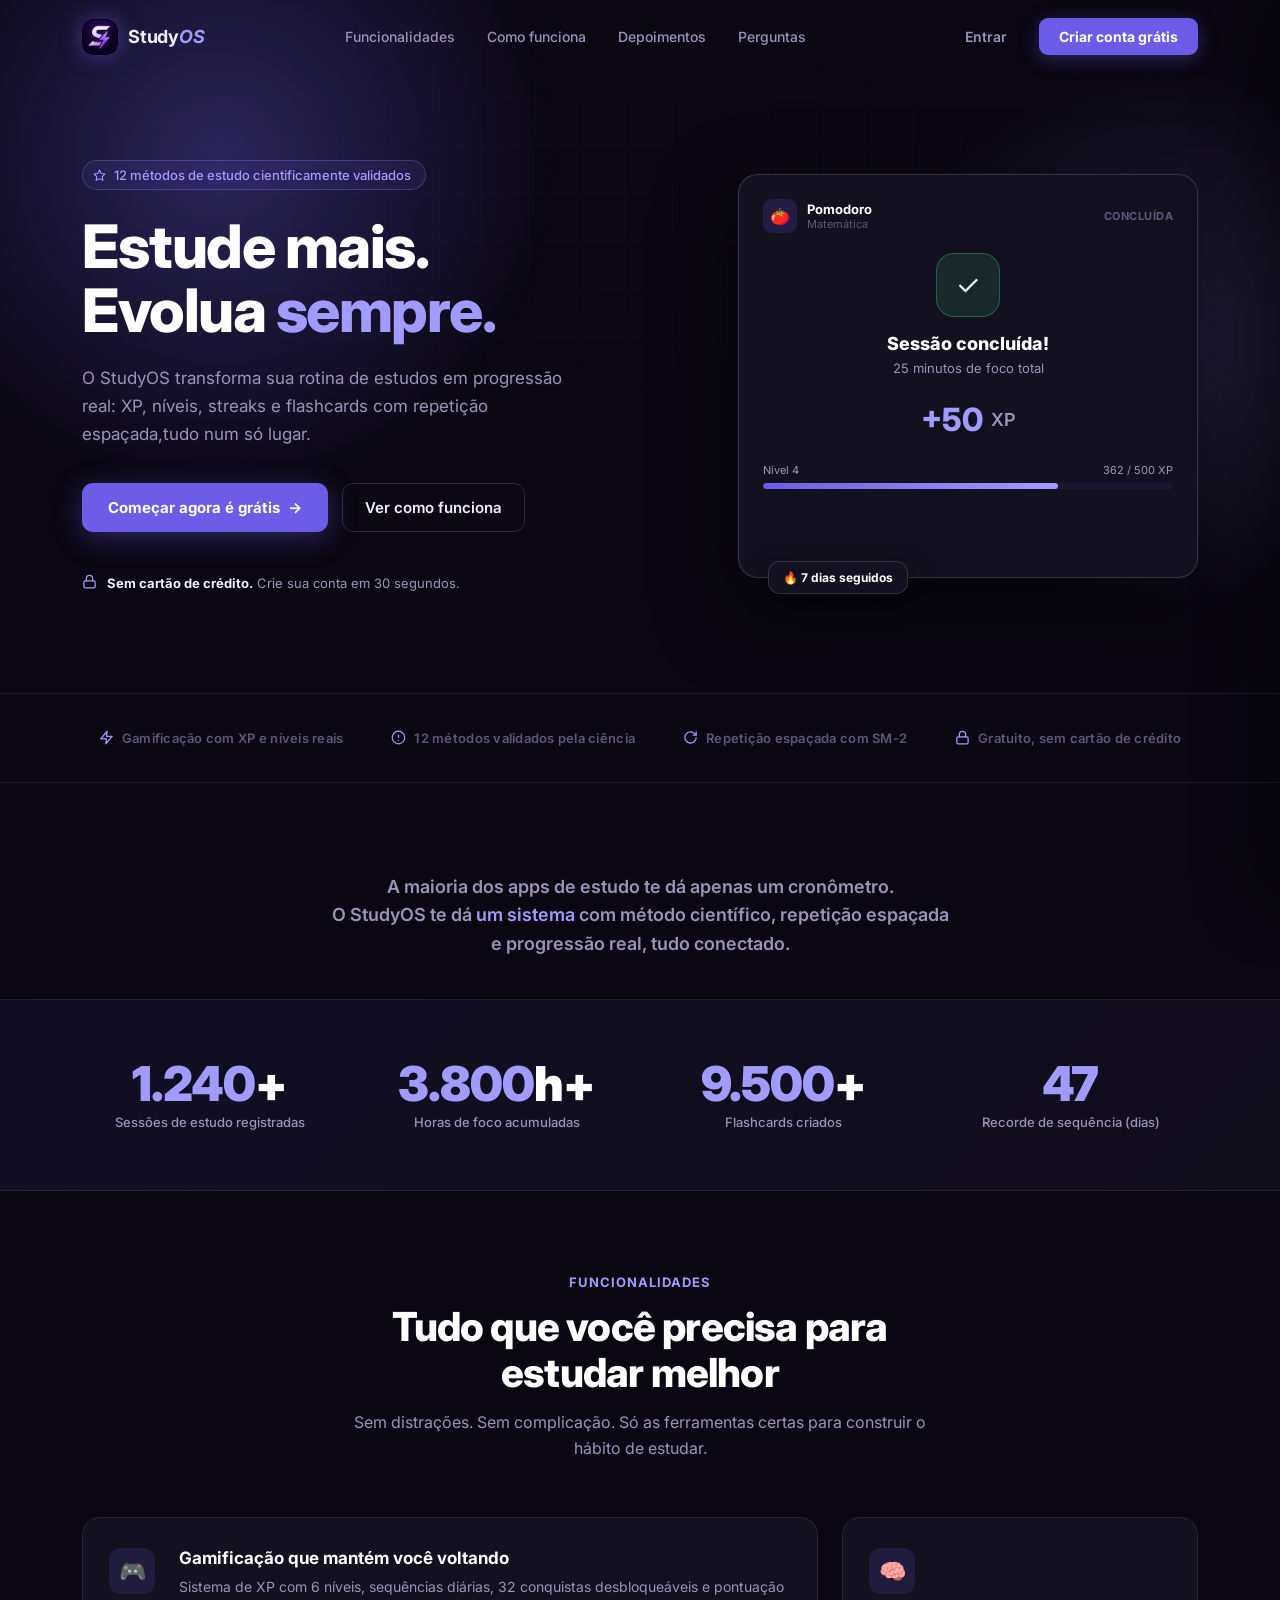
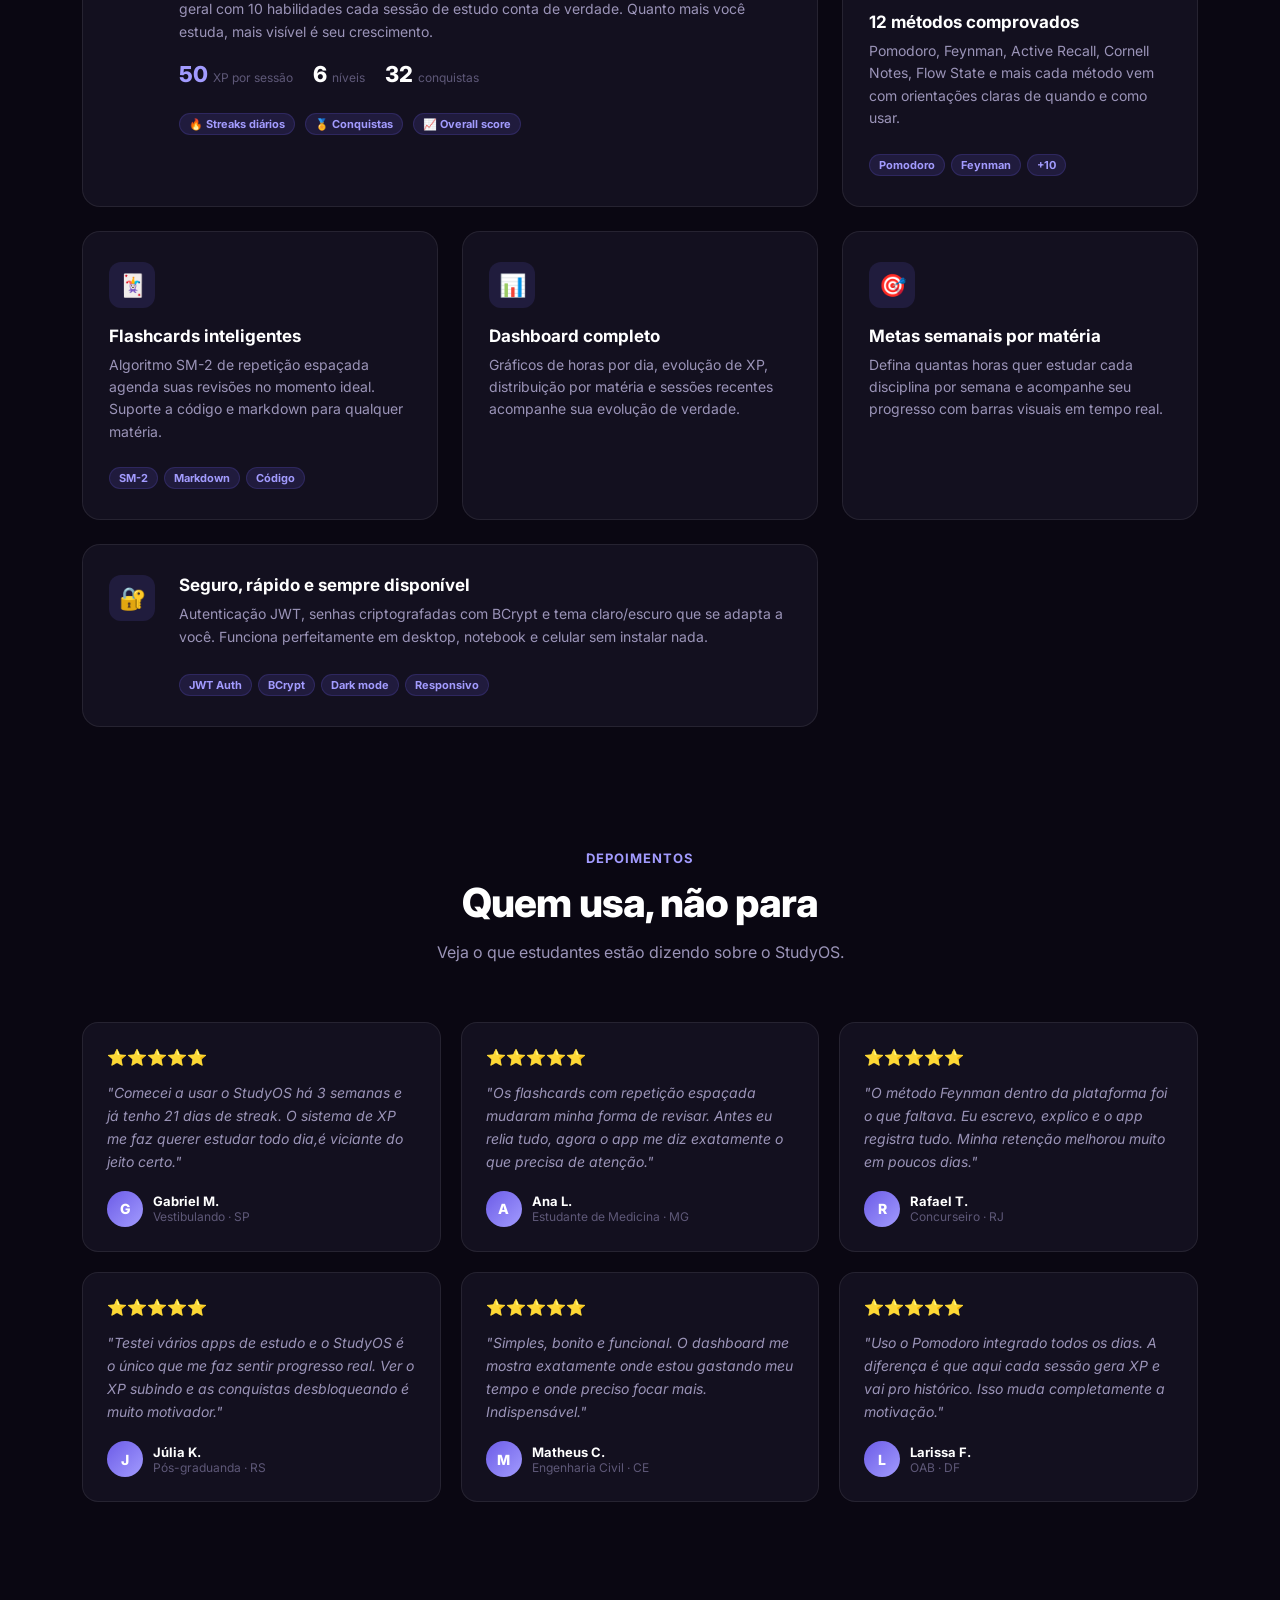
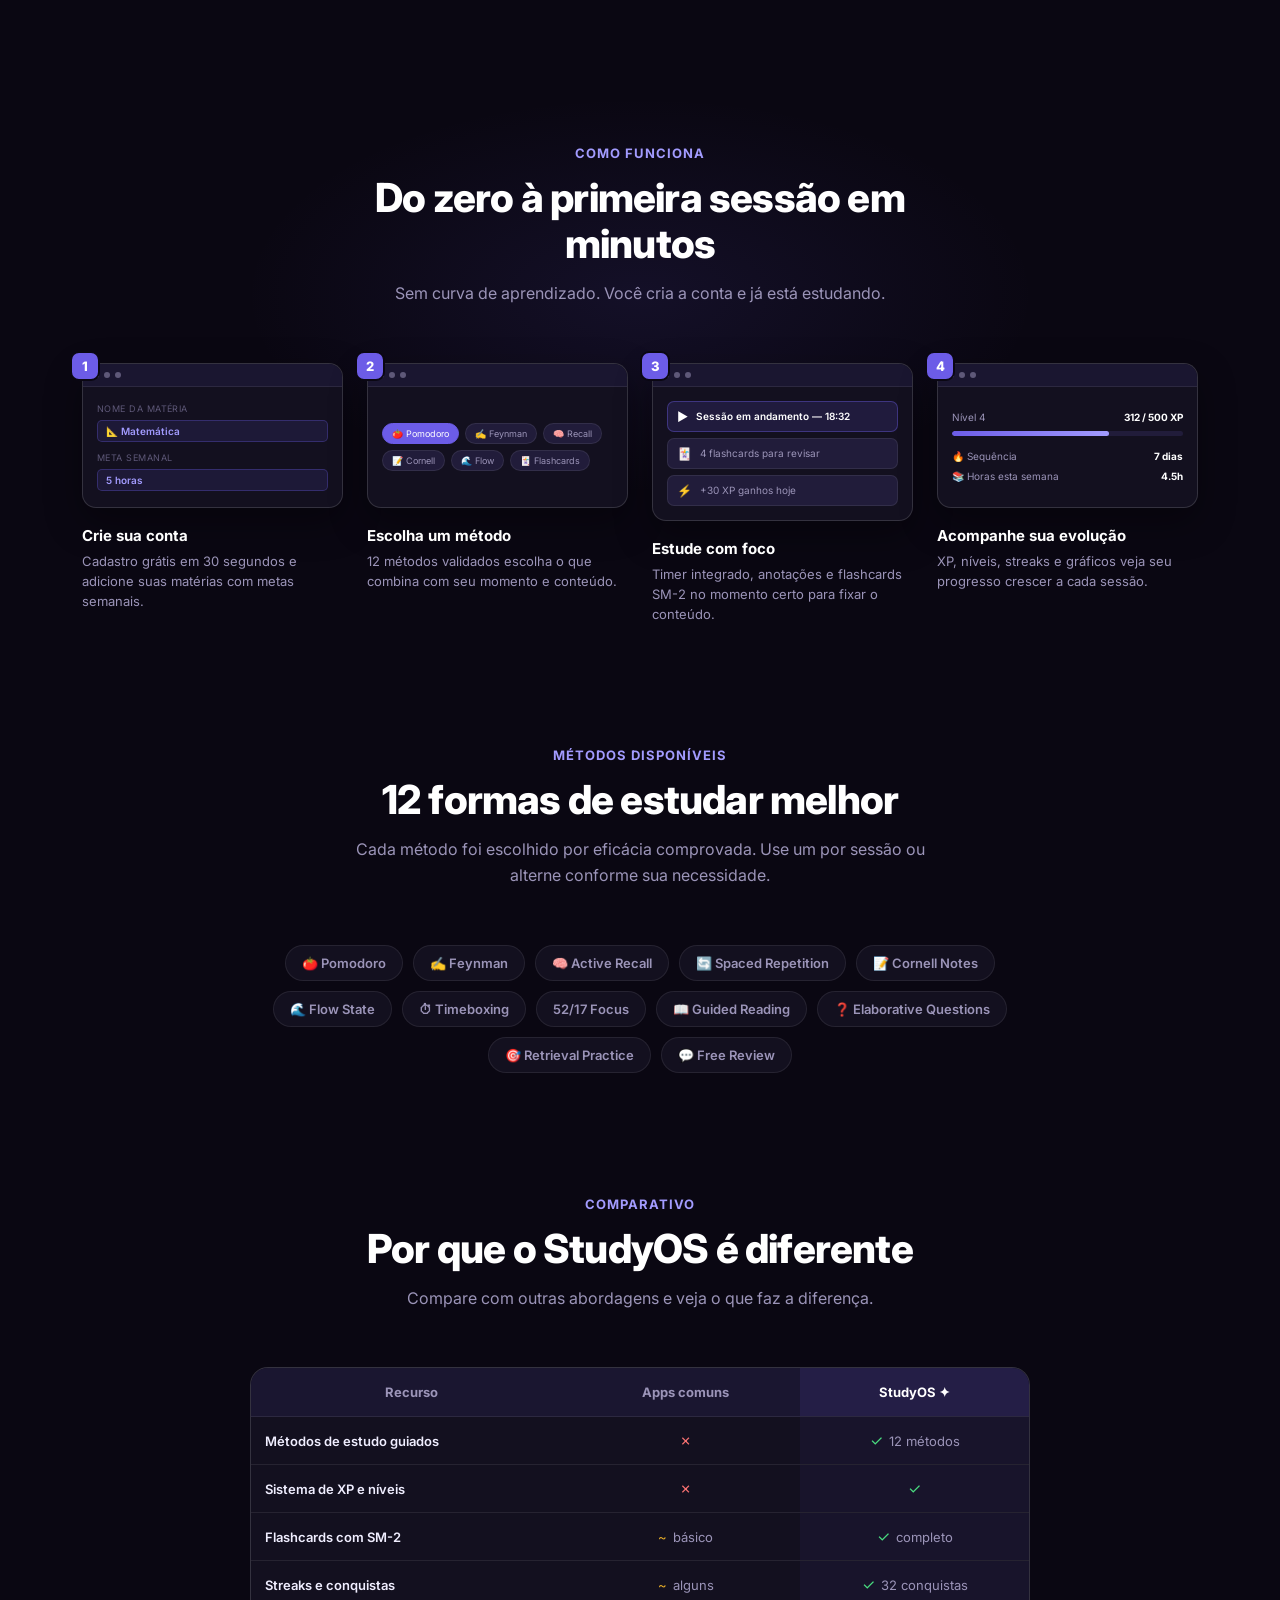
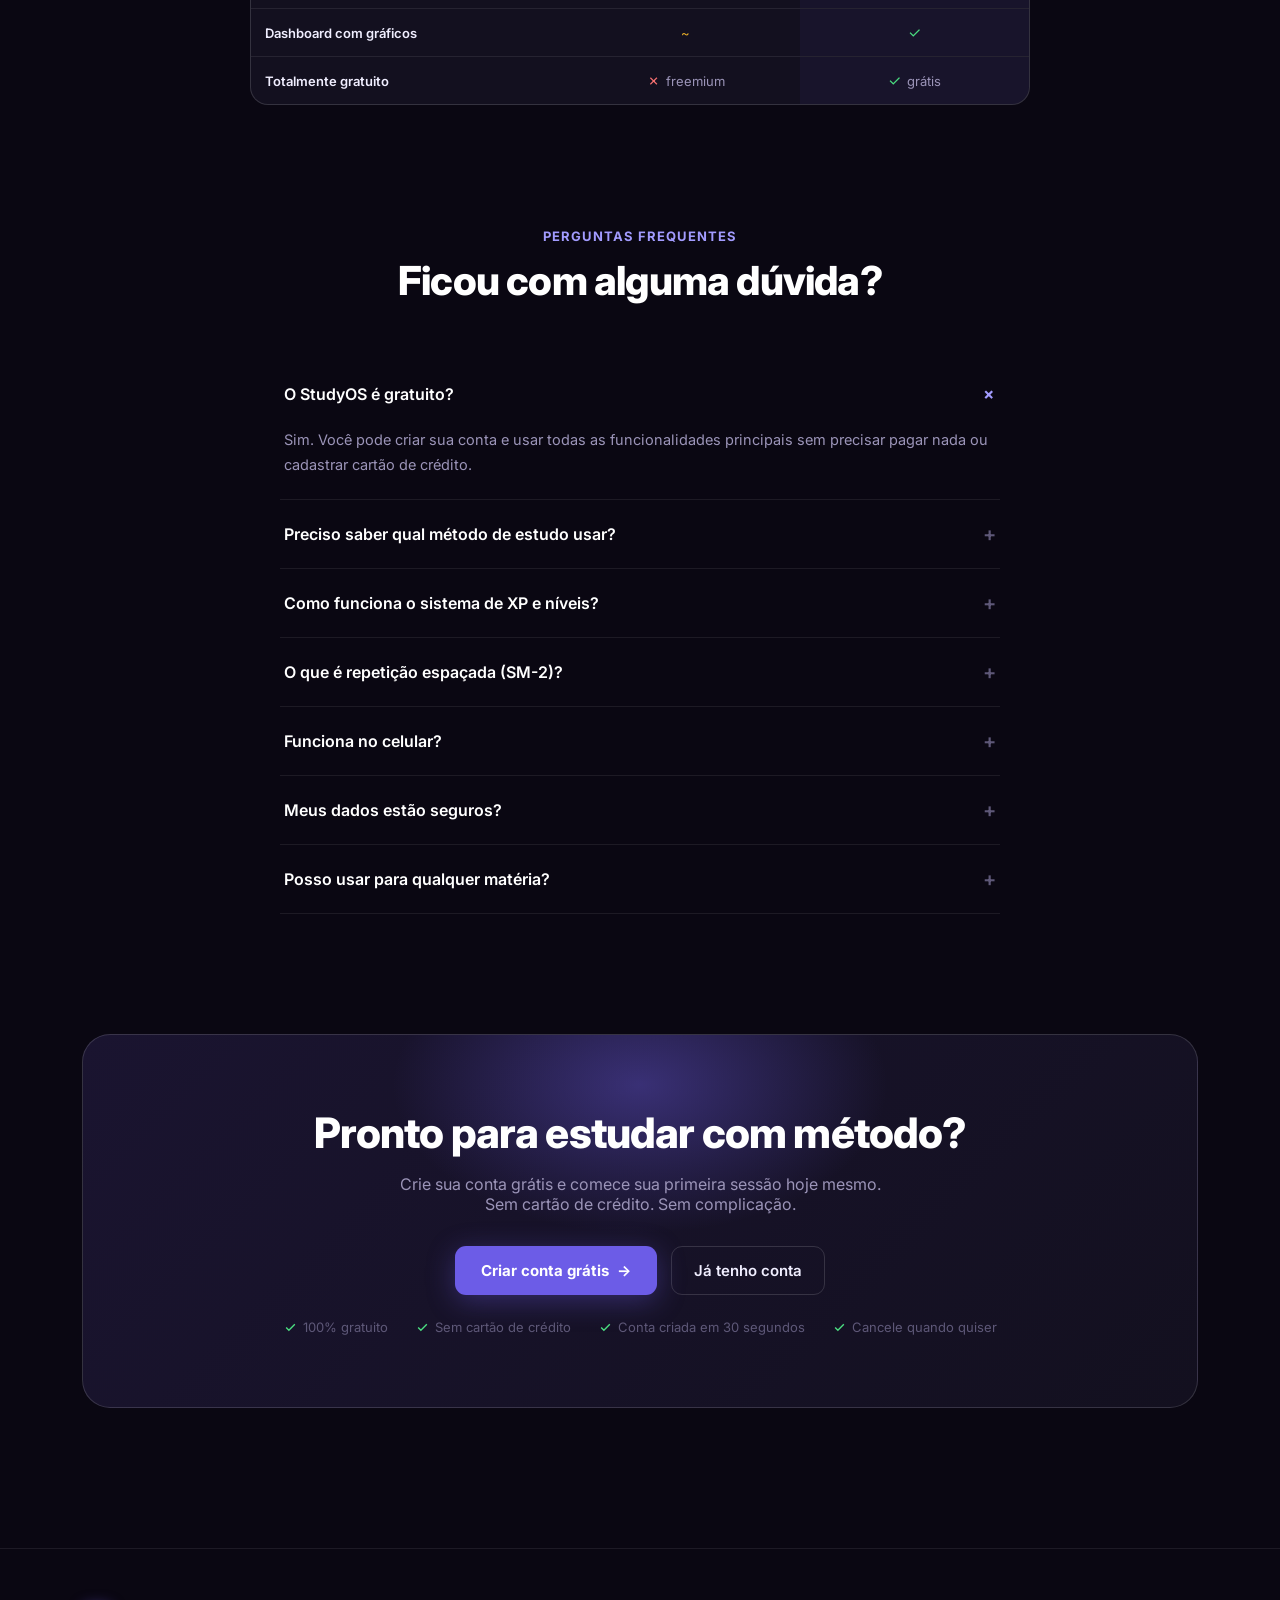
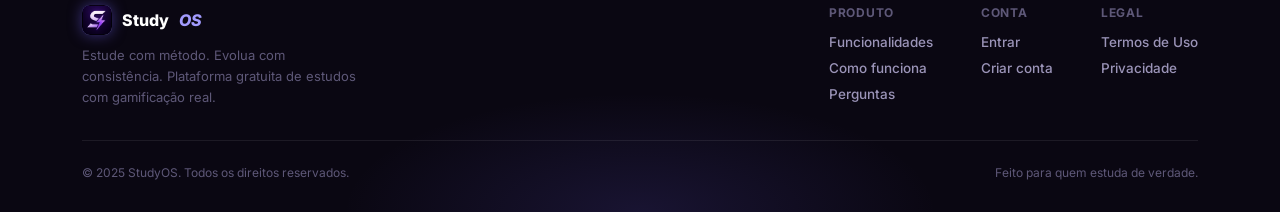
==== commit cdea1cf1: "feat: create landing page with scroll animations and responsive design - Add hero section with anima" ====
--- a/studyos-api/src/main/resources/static/index.html
+++ b/studyos-api/src/main/resources/static/index.html
@@ -2,636 +2,1199 @@
 <html lang="pt-BR">
 <head>
     <meta charset="UTF-8"/>
-    <meta name="viewport" content="width=device-width, initial-scale=1.0"/>
-    <title>StudyOS</title>
+    <meta name="viewport" content="width=device-width, initial-scale=1.0, viewport-fit=cover"/>
+    <title>StudyOS — Estude mais. Evolua sempre.</title>
     <link rel="icon" type="image/png" href="assets/logo.png"/>
     <link rel="preconnect" href="https://fonts.googleapis.com"/>
     <link rel="preconnect" href="https://fonts.gstatic.com" crossorigin/>
-    <link href="https://fonts.googleapis.com/css2?family=Inter:wght@300;400;500;600;700;800;900&display=swap" rel="stylesheet"/>
-    <script src="https://accounts.google.com/gsi/client" async defer></script>
-
-    <script>
-        const Theme=(()=>{
-          const KEY='studyos-theme',R=document.documentElement;
-          const sys=()=>window.matchMedia('(prefers-color-scheme: dark)').matches?'dark':'light';
-          const saved=()=>localStorage.getItem(KEY)||'dark';
-          const apply=t=>{
-            R.setAttribute('data-theme',t);
-            const lbl=document.getElementById('theme-label');
-            const tog=document.getElementById('theme-toggle');
-            if(lbl)lbl.textContent=t==='dark'?'Modo escuro':'Modo claro';
-            if(tog)tog.classList.toggle('on',t==='dark');
-          };
-          const set=t=>{localStorage.setItem(KEY,t);apply(t);};
-          const toggle=()=>set(R.getAttribute('data-theme')==='dark'?'light':'dark');
-          const init=()=>{apply(saved());};
-          return{init,toggle,set,saved};
-        })();
-        Theme.init();
-    </script>
-
+    <link href="https://fonts.googleapis.com/css2?family=Inter:wght@400;500;600;700;800;900&display=swap" rel="stylesheet"/>
     <style>
         *,*::before,*::after{box-sizing:border-box;margin:0;padding:0}
-
         :root{
-          --font:'Inter',sans-serif;
-          --t:.2s ease;
           --p:#6c5ce7;--p-h:#5a4bd1;--p-light:#a29bfe;
           --p-glow:rgba(108,92,231,0.35);
-          --p-dim:rgba(108,92,231,0.15);
-          --hero-bg:#0d0b1a;
-          --hero-bg2:#110e22;
-          --bg:#0f0d1c;
-          --surface:#17142a;
-          --surface2:#1e1a30;
-          --border:rgba(255,255,255,0.07);
-          --border2:rgba(255,255,255,0.12);
-          --text:#f0eeff;
-          --text2:#8b84a8;
-          --text3:#4e4868;
-          --err:#f87171;
-          --ok:#4ade80;
-          --ok-bg:rgba(74,222,128,0.07);
-          --ok-bdr:rgba(74,222,128,0.18);
-          --inp-bg:#0c0a1a;
-          --inp-bdr:rgba(255,255,255,0.10);
-          --inp-focus:#6c5ce7;
-          --inp-icon:rgba(255,255,255,0.3);
+          --gold:#f0b429;--green:#4ade80;--red:#f87171;
+          --bg:#0a0712;--surface:#13101f;--surface2:#1a1630;--surface3:#211c3a;
+          --border:rgba(255,255,255,0.08);--border2:rgba(255,255,255,0.14);
+          --text:#f0eeff;--text2:#9b94b8;--text3:#5e5878;
+          --font:'Inter',sans-serif;
+          --ease:cubic-bezier(.22,1,.36,1);
+          --ease-soft:cubic-bezier(.2,.8,.2,1);
         }
-
-        [data-theme="light"]{
-          --bg:#f5f3ff;
-          --surface:#ffffff;
-          --surface2:#eeebff;
-          --border:rgba(0,0,0,0.07);
-          --border2:rgba(0,0,0,0.12);
-          --text:#1a1530;
-          --text2:#6a6380;
-          --text3:#b0a8c8;
-          --err:#b91c1c;
-          --ok:#15803d;
-          --ok-bg:rgba(21,128,61,0.07);
-          --ok-bdr:rgba(21,128,61,0.18);
-          --inp-bg:#ffffff;
-          --inp-bdr:rgba(0,0,0,0.15);
-          --inp-focus:#6c5ce7;
-          --inp-icon:rgba(0,0,0,0.3);
+        html{scroll-behavior:smooth}
+        body{font-family:var(--font);background:var(--bg);color:var(--text);-webkit-font-smoothing:antialiased;overflow-x:hidden;width:100%}
+        a{color:inherit;text-decoration:none}
+        img{max-width:100%}
+        .wrap{max-width:1180px;margin:0 auto;padding:0 32px}
+
+        /* ══════════ NAV ══════════ */
+        .nav{position:fixed;top:0;left:0;right:0;z-index:100;padding:18px 0;transition:background .3s,border-color .3s,backdrop-filter .3s}
+        .nav.scrolled{background:rgba(10,7,18,0.88);backdrop-filter:blur(14px);border-bottom:1px solid var(--border)}
+        .nav-inner{display:flex;align-items:center;justify-content:space-between}
+        .nav-logo{display:flex;align-items:center;gap:10px;cursor:pointer}
+        .nav-logo-icon{width:36px;height:36px;border-radius:10px;background:linear-gradient(135deg,#6c5ce7,#a29bfe);display:flex;align-items:center;justify-content:center;overflow:hidden;flex-shrink:0;box-shadow:0 0 20px rgba(108,92,231,.5);transition:transform .35s var(--ease)}
+        .nav-logo:hover .nav-logo-icon{transform:rotate(-8deg) scale(1.08)}
+        .nav-logo-icon img{width:100%;height:100%;object-fit:cover;display:block}
+        .nav-logo-text{font-size:18px;font-weight:700;letter-spacing:-.01em}
+        .nav-logo-text em{font-style:italic;color:var(--p-light)}
+        .nav-links{display:flex;align-items:center;gap:32px}
+        .nav-links a{font-size:14px;color:var(--text2);font-weight:500;transition:color .2s;position:relative}
+        .nav-links a::after{content:'';position:absolute;left:0;bottom:-6px;width:0;height:2px;background:linear-gradient(90deg,var(--p),var(--p-light));transition:width .3s var(--ease);border-radius:2px}
+        .nav-links a:hover{color:var(--text)}
+        .nav-links a:hover::after{width:100%}
+        .nav-cta{display:flex;align-items:center;gap:14px}
+        .btn-ghost{font-size:14px;font-weight:600;color:var(--text2);padding:9px 18px;border-radius:9px;transition:color .2s,background .2s}
+        .btn-ghost:hover{color:var(--text);background:rgba(255,255,255,.05)}
+        .btn-solid{font-size:14px;font-weight:700;color:#fff;padding:10px 20px;border-radius:9px;background:var(--p);box-shadow:0 4px 18px var(--p-glow);transition:background .25s,transform .25s var(--ease),box-shadow .25s;display:inline-block;position:relative;overflow:hidden}
+        .btn-solid::after{content:'';position:absolute;inset:0;background:radial-gradient(circle at var(--mx,50%) var(--my,50%),rgba(255,255,255,.35),transparent 60%);opacity:0;transition:opacity .3s}
+        .btn-solid:hover::after{opacity:1}
+        .btn-solid:hover{background:var(--p-h);box-shadow:0 8px 26px var(--p-glow)}
+        .btn-solid:active{filter:brightness(.95)}
+        .nav-burger{display:none;width:38px;height:38px;align-items:center;justify-content:center;background:none;border:1px solid var(--border2);border-radius:9px;color:var(--text);cursor:pointer;flex-shrink:0;transition:border-color .2s,background .2s,transform .2s}
+        .nav-burger:hover{border-color:var(--p-light);background:rgba(108,92,231,.1)}
+        .nav-burger:active{transform:scale(.92)}
+        .mobile-menu{position:fixed;top:0;right:0;bottom:0;width:80%;max-width:320px;background:var(--surface);border-left:1px solid var(--border2);z-index:150;transform:translateX(100%);transition:transform .4s var(--ease);padding:90px 28px 28px;display:flex;flex-direction:column;gap:6px;box-shadow:-20px 0 60px rgba(0,0,0,.4)}
+        .mobile-menu.open{transform:translateX(0)}
+        .mobile-menu a{font-size:16px;font-weight:600;color:var(--text2);padding:14px 4px;border-bottom:1px solid var(--border);transition:color .2s,padding-left .2s}
+        .mobile-menu a:hover{color:#fff;padding-left:8px}
+        .mobile-menu .btn-solid{margin-top:18px;text-align:center}
+        .mobile-overlay{position:fixed;inset:0;background:rgba(0,0,0,.5);z-index:140;opacity:0;pointer-events:none;transition:opacity .3s ease;backdrop-filter:blur(2px)}
+        .mobile-overlay.open{opacity:1;pointer-events:auto}
+
+        /* ══════════ HERO ══════════ */
+        .hero{position:relative;padding:160px 0 100px;overflow:hidden}
+        .hero-glow-a{position:absolute;top:-180px;left:-120px;width:680px;height:680px;background:radial-gradient(ellipse at center,rgba(108,92,231,.35) 0%,transparent 70%);pointer-events:none}
+        .hero-glow-b{position:absolute;top:60px;right:-160px;width:560px;height:560px;background:radial-gradient(ellipse at center,rgba(162,155,254,.18) 0%,transparent 70%);pointer-events:none}
+        .hero-grid-bg{position:absolute;inset:0;background-image:linear-gradient(rgba(108,92,231,.05) 1px,transparent 1px),linear-gradient(90deg,rgba(108,92,231,.05) 1px,transparent 1px);background-size:48px 48px;mask-image:radial-gradient(ellipse 60% 50% at 50% 30%,black 0%,transparent 80%);pointer-events:none}
+        .hero-inner{position:relative;z-index:2;display:grid;grid-template-columns:1fr 460px;gap:60px;align-items:center}
+        .hero-badge{display:inline-flex;align-items:center;gap:8px;padding:6px 14px 6px 10px;border-radius:999px;border:1px solid rgba(162,155,254,.25);background:rgba(108,92,231,.1);color:var(--p-light);font-size:13px;font-weight:500;margin-bottom:24px;opacity:0;animation:fadeUp .6s var(--ease) .1s forwards;transition:border-color .25s,transform .25s}
+        .hero-badge:hover{border-color:rgba(162,155,254,.55);transform:translateY(-2px)}
+        .hero-h1{font-size:clamp(34px,5vw,60px);font-weight:800;line-height:1.07;letter-spacing:-.025em;margin-bottom:22px;color:#fff;opacity:0;animation:fadeUp .6s var(--ease) .22s forwards}
+        .hero-h1 .accent{color:var(--p-light);position:relative;display:inline-block}
+        .hero-sub{font-size:17px;line-height:1.65;color:var(--text2);max-width:480px;margin-bottom:34px;opacity:0;animation:fadeUp .6s var(--ease) .34s forwards}
+        .hero-actions{display:flex;gap:14px;margin-bottom:42px;opacity:0;animation:fadeUp .6s var(--ease) .46s forwards;flex-wrap:wrap}
+        .hero-btn-main{font-size:15px;font-weight:700;color:#fff;padding:14px 26px;border-radius:11px;background:var(--p);box-shadow:0 6px 28px var(--p-glow);display:inline-flex;align-items:center;gap:8px;transition:background .25s,transform .25s var(--ease),box-shadow .25s;position:relative;overflow:hidden;white-space:nowrap}
+        .hero-btn-main::before{content:'';position:absolute;top:0;left:-60%;width:40%;height:100%;background:linear-gradient(120deg,transparent,rgba(255,255,255,.35),transparent);transform:skewX(-20deg);transition:left .55s ease}
+        .hero-btn-main:hover::before{left:130%}
+        .hero-btn-main span{transition:transform .3s var(--ease)}
+        .hero-btn-main:hover{background:var(--p-h);box-shadow:0 12px 38px var(--p-glow)}
+        .hero-btn-main:active{filter:brightness(.95)}
+        .hero-btn-main:hover span{transform:translateX(5px)}
+        .hero-btn-ghost{font-size:15px;font-weight:600;color:var(--text);padding:14px 22px;border-radius:11px;border:1px solid var(--border2);transition:background .25s,border-color .25s,transform .25s var(--ease)}
+        .hero-btn-ghost:hover{background:rgba(255,255,255,.06);border-color:rgba(255,255,255,.3)}
+        .hero-btn-ghost:active{filter:brightness(.95)}
+        .hero-proof{display:flex;align-items:center;gap:10px;opacity:0;animation:fadeUp .6s var(--ease) .56s forwards}
+        .hero-proof-icon{font-size:15px;color:var(--p-light)}
+        .hero-proof-text{font-size:13px;color:var(--text2)}
+        .hero-proof-text strong{color:var(--text);font-weight:700}
+        .hero-panel-wrap{position:relative;opacity:0;animation:fadeScale .7s var(--ease-soft) .4s forwards;will-change:transform;max-width:460px;margin:0 auto;width:100%}
+        .hero-panel{position:relative;background:var(--surface);border:1px solid var(--border2);border-radius:20px;padding:24px;box-shadow:0 30px 80px rgba(0,0,0,.5),0 0 0 1px rgba(108,92,231,.08);min-height:404px;transition:box-shadow .4s;overflow:hidden}
+        .hero-panel-wrap:hover .hero-panel{box-shadow:0 36px 90px rgba(0,0,0,.55),0 0 0 1px rgba(108,92,231,.18),0 0 60px rgba(108,92,231,.12)}
+        .panel-shine{position:absolute;top:0;left:-60%;width:40%;height:100%;background:linear-gradient(110deg,transparent,rgba(255,255,255,.07),transparent);transform:skewX(-18deg);pointer-events:none;animation:shineSweep 5s ease-in-out infinite;animation-delay:1.2s}
+        @keyframes shineSweep{0%,18%{left:-60%}40%,100%{left:130%}}
+        .scene{position:relative}
+        .scene-phase{position:absolute;top:0;left:0;width:100%;opacity:0;pointer-events:none;transition:opacity .5s ease}
+        .scene-phase.active{opacity:1;pointer-events:auto;position:relative}
+        .hp-top{display:flex;align-items:center;justify-content:space-between;margin-bottom:20px}
+        .hp-method{display:flex;align-items:center;gap:10px}
+        .hp-method-icon{width:34px;height:34px;border-radius:9px;background:rgba(108,92,231,.18);display:flex;align-items:center;justify-content:center;font-size:16px}
+        .hp-method-name{font-size:13px;font-weight:700;color:#fff}
+        .hp-method-sub{font-size:11px;color:var(--text3)}
+        .hp-live{display:flex;align-items:center;gap:6px;font-size:11px;font-weight:700;color:var(--green);text-transform:uppercase;letter-spacing:.04em}
+        .hp-live-dot{width:6px;height:6px;border-radius:50%;background:var(--green);animation:pulseDot 1.6s ease-in-out infinite}
+        .hp-timer-row{display:flex;align-items:center;justify-content:center;padding:22px 0;margin-bottom:18px;background:var(--surface2);border-radius:14px}
+        .hp-timer{font-size:clamp(32px,7vw,42px);font-weight:800;letter-spacing:-.02em;color:#fff;font-variant-numeric:tabular-nums}
+        .hp-stats{display:grid;grid-template-columns:1fr 1fr;gap:10px;margin-bottom:18px}
+        .hp-stat{background:var(--surface2);border-radius:12px;padding:12px 14px;transition:background .2s,transform .2s}
+        .hp-stat:hover{background:var(--surface3);transform:translateY(-2px)}
+        .hp-stat-label{font-size:10px;color:var(--text3);text-transform:uppercase;letter-spacing:.05em;margin-bottom:4px}
+        .hp-stat-value{font-size:20px;font-weight:800;color:#fff}
+        .hp-stat-value.xp{color:var(--p-light)}
+        .hp-xpbar-row{margin-bottom:0}
+        .hp-xpbar-label{display:flex;justify-content:space-between;font-size:11px;color:var(--text2);margin-bottom:6px}
+        .hp-xpbar-track{height:6px;border-radius:99px;background:var(--surface2);overflow:hidden}
+        .hp-xpbar-fill{height:100%;border-radius:99px;background:linear-gradient(90deg,#6c5ce7,#a29bfe);transition:width 1s cubic-bezier(.4,0,.2,1)}
+        .hp-complete-icon{width:64px;height:64px;border-radius:18px;background:rgba(74,222,128,.12);border:1px solid rgba(74,222,128,.3);display:flex;align-items:center;justify-content:center;font-size:28px;margin:18px auto 16px;animation:popIn .5s var(--ease)}
+        .hp-complete-title{text-align:center;font-size:18px;font-weight:800;color:#fff;margin-bottom:6px}
+        .hp-complete-sub{text-align:center;font-size:13px;color:var(--text2);margin-bottom:24px}
+        .hp-xp-pop{display:flex;align-items:center;justify-content:center;gap:8px;font-size:32px;font-weight:800;color:var(--p-light);margin-bottom:24px}
+        .hp-levelup-burst{position:relative;display:flex;align-items:center;justify-content:center;margin:10px auto 22px;height:96px}
+        .hp-level-ring{width:96px;height:96px;border-radius:50%;background:linear-gradient(135deg,#6c5ce7,#a29bfe);display:flex;align-items:center;justify-content:center;box-shadow:0 0 0 8px rgba(108,92,231,.12),0 0 40px rgba(108,92,231,.5);animation:popIn .5s var(--ease)}
+        .hp-level-num{font-size:34px;font-weight:900;color:#fff}
+        .confetti{position:absolute;width:6px;height:6px;border-radius:2px;opacity:0}
+        .hp-levelup-title{text-align:center;font-size:19px;font-weight:800;color:#fff;margin-bottom:6px}
+        .hp-levelup-sub{text-align:center;font-size:13px;color:var(--text2);margin-bottom:20px}
+        .hp-rank-badge{display:flex;align-items:center;justify-content:center;gap:8px;background:var(--surface2);border-radius:12px;padding:14px;font-size:13px;font-weight:700;color:var(--gold)}
+        .hp-float-streak{position:absolute;bottom:-16px;left:30px;background:var(--surface);border:1px solid var(--border2);padding:8px 14px;border-radius:12px;display:flex;align-items:center;gap:8px;font-size:12px;font-weight:700;color:#fff;box-shadow:0 10px 30px rgba(0,0,0,.4);z-index:5;animation:floatY 3.2s ease-in-out infinite}
+
+        /* ══════════ TRUST ══════════ */
+        .trust{padding:36px 0;border-top:1px solid var(--border);border-bottom:1px solid var(--border)}
+        .trust-inner{display:flex;align-items:center;justify-content:center;gap:48px;flex-wrap:wrap;font-size:13px;color:var(--text3);font-weight:600;letter-spacing:.02em}
+        .trust-item{display:flex;align-items:center;gap:8px;transition:color .25s,transform .25s var(--ease)}
+        .trust-item:hover{color:var(--text2);transform:translateY(-3px)}
+        .trust-item svg{flex-shrink:0;color:var(--p-light);transition:transform .25s var(--ease)}
+        .trust-item:hover svg{transform:scale(1.18) rotate(-6deg)}
+
+        .sec-head{max-width:620px;margin:0 auto 56px;text-align:center}
+        .sec-eyebrow{display:inline-block;font-size:13px;font-weight:700;color:var(--p-light);text-transform:uppercase;letter-spacing:.08em;margin-bottom:14px}
+        .sec-title{font-size:clamp(26px,3.4vw,40px);font-weight:800;letter-spacing:-.02em;line-height:1.15;color:#fff;margin-bottom:14px}
+        .sec-sub{font-size:16px;color:var(--text2);line-height:1.6}
+
+        /* ══════════ POSITION (texto menor, sem travessão, com reveal) ══════════ */
+        .position{padding:90px 0 40px}
+        .position-line{text-align:center;font-size:clamp(15px,1.6vw,18px);font-weight:600;line-height:1.6;color:var(--text2);max-width:620px;margin:0 auto}
+        .position-line strong{color:#fff;font-weight:800}
+        .position-line .hl{color:var(--p-light)}
+
+        .stats-banner{padding:60px 0;background:linear-gradient(135deg,rgba(108,92,231,.08),rgba(162,155,254,.04));border-top:1px solid var(--border);border-bottom:1px solid var(--border);position:relative;overflow:hidden}
+        .stats-banner-grid{display:grid;grid-template-columns:repeat(4,1fr);gap:32px;text-align:center}
+        .stat-banner-num{font-size:clamp(28px,4vw,48px);font-weight:900;color:#fff;letter-spacing:-.02em;line-height:1;transition:transform .25s var(--ease)}
+        .stat-banner-num:hover{transform:scale(1.06)}
+        .stat-banner-num span{color:var(--p-light)}
+        .stat-banner-label{font-size:13px;color:var(--text2);margin-top:6px;font-weight:500}
+
+        /* ══════════ FEATURES ══════════ */
+        .features{padding:80px 0 120px}
+        .feat-grid{display:grid;grid-template-columns:repeat(3,1fr);gap:24px}
+        .feat-card{background:var(--surface);border:1px solid var(--border);border-radius:18px;padding:30px 26px;transition:border-color .3s,transform .35s var(--ease),background .3s,box-shadow .35s;cursor:default;position:relative;overflow:hidden}
+        .feat-card::before{content:'';position:absolute;inset:0;background:radial-gradient(circle at 50% 0%,rgba(108,92,231,.08),transparent 60%);opacity:0;transition:opacity .3s}
+        .feat-card:hover::before{opacity:1}
+        .feat-card:hover{border-color:rgba(108,92,231,.5);transform:translateY(-8px);background:var(--surface2);box-shadow:0 24px 64px rgba(108,92,231,.22)}
+        .feat-icon{width:46px;height:46px;border-radius:12px;background:rgba(108,92,231,.15);display:flex;align-items:center;justify-content:center;font-size:22px;margin-bottom:18px;transition:transform .35s var(--ease)}
+        .feat-card:hover .feat-icon{transform:scale(1.15) rotate(-8deg)}
+        .feat-title{font-size:17px;font-weight:700;color:#fff;margin-bottom:8px}
+        .feat-desc{font-size:14px;color:var(--text2);line-height:1.6}
+        .feat-card.wide{grid-column:span 2}
+        .feat-card.wide .feat-inner{display:flex;align-items:flex-start;gap:24px}
+        .feat-card.wide .feat-icon{flex-shrink:0;margin-bottom:0}
+        .feat-tag{display:inline-block;font-size:11px;font-weight:700;padding:3px 9px;border-radius:999px;background:rgba(108,92,231,.15);color:var(--p-light);margin-top:12px;margin-right:6px;border:1px solid rgba(108,92,231,.2);transition:background .25s,transform .2s var(--ease),border-color .2s}
+        .feat-tag:hover{background:rgba(108,92,231,.32);transform:translateY(-2px) scale(1.04);border-color:rgba(108,92,231,.5)}
+
+        /* ══════════ TESTIMONIALS ══════════ */
+        .testimonials{padding:0 0 120px}
+        .testi-grid{display:grid;grid-template-columns:repeat(3,1fr);gap:20px}
+        .testi-card{background:var(--surface);border:1px solid var(--border);border-radius:16px;padding:24px;transition:border-color .3s,transform .35s var(--ease),box-shadow .35s}
+        .testi-card:hover{border-color:rgba(108,92,231,.4);transform:translateY(-6px);box-shadow:0 22px 50px rgba(0,0,0,.35)}
+        .testi-stars{display:flex;gap:3px;margin-bottom:14px}
+        .testi-star{color:var(--gold);font-size:14px}
+        .testi-text{font-size:14px;color:var(--text2);line-height:1.65;margin-bottom:18px;font-style:italic}
+        .testi-author{display:flex;align-items:center;gap:10px}
+        .testi-avatar{width:36px;height:36px;border-radius:50%;background:linear-gradient(135deg,var(--p),var(--p-light));display:flex;align-items:center;justify-content:center;font-size:14px;font-weight:800;color:#fff;flex-shrink:0;transition:transform .3s var(--ease)}
+        .testi-card:hover .testi-avatar{transform:scale(1.12)}
+        .testi-name{font-size:13px;font-weight:700;color:#fff}
+        .testi-role{font-size:12px;color:var(--text3)}
+
+        /* ══════════ HOW ══════════ */
+        .how{padding:120px 0;position:relative}
+        .how-bg-glow{position:absolute;top:10%;left:50%;transform:translateX(-50%);width:800px;height:400px;background:radial-gradient(ellipse at center,rgba(108,92,231,.1) 0%,transparent 70%);pointer-events:none}
+        .how-steps{position:relative;z-index:1;display:grid;grid-template-columns:repeat(4,1fr);gap:24px}
+        .how-step{position:relative}
+        .how-frame{background:var(--surface);border:1px solid var(--border2);border-radius:14px;overflow:hidden;margin-bottom:18px;box-shadow:0 14px 36px rgba(0,0,0,.35);transition:transform .35s var(--ease),box-shadow .35s,border-color .35s}
+        .how-step:hover .how-frame{transform:translateY(-8px);box-shadow:0 30px 60px rgba(108,92,231,.24);border-color:rgba(108,92,231,.45)}
+        .how-frame-bar{display:flex;align-items:center;gap:5px;padding:8px 10px;background:var(--surface2);border-bottom:1px solid var(--border)}
+        .how-frame-dot{width:6px;height:6px;border-radius:50%;background:var(--text3)}
+        .how-frame-body{padding:14px;min-height:120px;display:flex;align-items:center;justify-content:center}
+        .mini-input{width:100%;display:flex;flex-direction:column;gap:6px}
+        .mini-field-label{font-size:9px;color:var(--text3);text-transform:uppercase;letter-spacing:.05em}
+        .mini-field{height:22px;border-radius:5px;background:var(--surface3);border:1px solid var(--border)}
+        .mini-field.filled{background:rgba(108,92,231,.12);border-color:rgba(108,92,231,.3);display:flex;align-items:center;padding:0 8px;font-size:10px;color:var(--p-light);font-weight:600}
+        .mini-chip-row{display:flex;gap:6px;flex-wrap:wrap}
+        .mini-chip{font-size:9px;padding:4px 9px;border-radius:99px;background:var(--surface3);border:1px solid var(--border);color:var(--text2)}
+        .mini-chip.sel{background:var(--p);color:#fff;border-color:var(--p)}
+        .mini-method-row{display:flex;flex-direction:column;gap:6px;width:100%}
+        .mini-method{display:flex;align-items:center;gap:8px;padding:7px 9px;border-radius:7px;background:var(--surface3);border:1px solid var(--border);font-size:10px;color:var(--text2)}
+        .mini-method.sel{background:rgba(108,92,231,.15);border-color:rgba(108,92,231,.4);color:#fff;font-weight:600}
+        .mini-method-icon{font-size:12px}
+        .mini-progress-card{width:100%;display:flex;flex-direction:column;gap:8px}
+        .mini-progress-stat{display:flex;justify-content:space-between;font-size:10px;color:var(--text2)}
+        .mini-progress-stat b{color:#fff}
+        .mini-progress-track{height:5px;border-radius:99px;background:var(--surface3);overflow:hidden}
+        .mini-progress-fill{height:100%;background:linear-gradient(90deg,#6c5ce7,#a29bfe);border-radius:99px;width:0%;transition:width 1.1s cubic-bezier(.4,0,.2,1)}
+        .how-num{position:absolute;top:-12px;left:-12px;width:30px;height:30px;border-radius:9px;background:var(--p);border:2px solid var(--bg);display:flex;align-items:center;justify-content:center;font-size:13px;font-weight:800;color:#fff;z-index:2;transition:transform .35s var(--ease)}
+        .how-step:hover .how-num{transform:scale(1.2) rotate(-10deg)}
+        .how-step-title{font-size:15px;font-weight:700;color:#fff;margin-bottom:6px}
+        .how-step-desc{font-size:13px;color:var(--text2);line-height:1.55}
+
+        /* ══════════ METHODS ══════════ */
+        .methods{padding:0 0 120px}
+        .methods-row{display:flex;flex-wrap:wrap;gap:10px;justify-content:center;max-width:760px;margin:0 auto}
+        .method-chip{font-size:13px;font-weight:600;color:var(--text2);padding:9px 16px;border-radius:999px;border:1px solid var(--border);background:var(--surface);transition:border-color .25s,color .25s,background .25s,transform .25s var(--ease),box-shadow .25s}
+        .method-chip:hover{border-color:rgba(108,92,231,.55);color:#fff;background:rgba(108,92,231,.14);transform:translateY(-4px) scale(1.05);box-shadow:0 10px 24px rgba(108,92,231,.25)}
+
+        /* ══════════ COMPARISON ══════════ */
+        .comparison{padding:0 0 120px}
+        .compare-table{max-width:780px;margin:0 auto;background:var(--surface);border:1px solid var(--border2);border-radius:18px;overflow:hidden}
+        .compare-head{display:grid;grid-template-columns:1.4fr 1fr 1fr;background:var(--surface2);border-bottom:1px solid var(--border)}
+        .compare-head-cell{padding:16px 14px;font-size:13px;font-weight:700;color:var(--text2);text-align:center}
+        .compare-head-cell.hl{color:#fff;background:rgba(108,92,231,.12)}
+        .compare-row{display:grid;grid-template-columns:1.4fr 1fr 1fr;border-bottom:1px solid var(--border);transition:background .25s}
+        .compare-row:last-child{border-bottom:none}
+        .compare-row:hover{background:rgba(108,92,231,.06)}
+        .compare-cell{padding:14px;font-size:13px;color:var(--text2);display:flex;align-items:center;gap:6px}
+        .compare-cell.feature{font-weight:600;color:var(--text)}
+        .compare-cell.center{justify-content:center}
+        .check{color:var(--green);font-size:15px}
+        .cross{color:var(--red);font-size:15px}
+        .compare-cell.hl-col{background:rgba(108,92,231,.06)}
+
+        /* ══════════ FAQ ══════════ */
+        .faq{padding:0 0 120px}
+        .faq-list{max-width:720px;margin:0 auto}
+        .faq-item{border-bottom:1px solid var(--border)}
+        .faq-q{display:flex;align-items:center;justify-content:space-between;padding:22px 4px;cursor:pointer;font-size:16px;font-weight:600;color:#fff;transition:color .2s,padding-left .25s;gap:16px}
+        .faq-q:hover{color:var(--p-light);padding-left:6px}
+        .faq-icon{font-size:20px;color:var(--text3);transition:transform .3s var(--ease);flex-shrink:0}
+        .faq-item.open .faq-icon{transform:rotate(45deg);color:var(--p-light)}
+        .faq-a{max-height:0;overflow:hidden;transition:max-height .4s var(--ease-soft)}
+        .faq-item.open .faq-a{max-height:300px}
+        .faq-a-inner{padding:0 4px 22px;font-size:14.5px;color:var(--text2);line-height:1.7}
+
+        /* ══════════ FINAL CTA ══════════ */
+        .final-cta{padding:0 0 140px;position:relative}
+        .final-cta-box{position:relative;background:linear-gradient(135deg,#1a1430,#13101f);border:1px solid var(--border2);border-radius:28px;padding:72px 60px;text-align:center;overflow:hidden}
+        .final-cta-box::before{content:'';position:absolute;top:-100px;left:50%;transform:translateX(-50%);width:500px;height:300px;background:radial-gradient(ellipse at center,rgba(108,92,231,.4) 0%,transparent 70%);pointer-events:none}
+        .final-cta-title{position:relative;z-index:1;font-size:clamp(26px,3.6vw,42px);font-weight:800;letter-spacing:-.02em;color:#fff;margin-bottom:16px}
+        .final-cta-sub{position:relative;z-index:1;font-size:16px;color:var(--text2);margin-bottom:32px}
+        .final-cta-actions{position:relative;z-index:1;display:flex;gap:14px;justify-content:center;flex-wrap:wrap}
+        .final-cta-perks{position:relative;z-index:1;display:flex;gap:28px;justify-content:center;margin-top:24px;flex-wrap:wrap}
+        .final-cta-perk{font-size:13px;color:var(--text3);display:flex;align-items:center;gap:6px;transition:color .25s}
+        .final-cta-perk:hover{color:var(--text2)}
+        .final-cta-perk svg{color:var(--green)}
+
+        /* ══════════ FOOTER ══════════ */
+        .foot{padding:56px 0 32px;border-top:1px solid var(--border);position:relative;overflow:hidden;margin-top:0}
+        .foot::before{content:'';position:absolute;bottom:-120px;left:50%;transform:translateX(-50%);width:600px;height:240px;background:radial-gradient(ellipse at center,rgba(108,92,231,.15) 0%,transparent 70%);pointer-events:none}
+        .foot-inner{position:relative;z-index:1;display:flex;align-items:flex-start;justify-content:space-between;flex-wrap:wrap;gap:32px;padding-bottom:32px}
+        .foot-brand{display:flex;flex-direction:column;gap:10px;max-width:280px;cursor:pointer}
+        .foot-logo{display:flex;align-items:center;gap:10px;font-size:16px;font-weight:800;color:#fff}
+        .foot-logo-icon{width:30px;height:30px;border-radius:8px;background:linear-gradient(135deg,#6c5ce7,#a29bfe);display:flex;align-items:center;justify-content:center;overflow:hidden;flex-shrink:0;box-shadow:0 0 14px rgba(108,92,231,.5);transition:transform .3s var(--ease)}
+        .foot-brand:hover .foot-logo-icon{transform:rotate(-8deg) scale(1.08)}
+        .foot-logo-icon img{width:100%;height:100%;object-fit:cover;display:block}
+        .foot-tagline{font-size:13px;color:var(--text3);line-height:1.6}
+        .foot-cols{display:flex;gap:48px;flex-wrap:wrap}
+        .foot-col{display:flex;flex-direction:column;gap:10px}
+        .foot-col-title{font-size:12px;font-weight:700;color:var(--text3);text-transform:uppercase;letter-spacing:.06em;margin-bottom:4px}
+        .foot-col a{font-size:13.5px;color:var(--text2);font-weight:500;transition:color .2s,padding-left .2s;width:fit-content}
+        .foot-col a:hover{color:#fff;padding-left:4px}
+        .foot-divider{width:100%;height:1px;background:var(--border);position:relative;z-index:1}
+        .foot-bottom{position:relative;z-index:1;display:flex;justify-content:space-between;align-items:center;flex-wrap:wrap;gap:12px;padding-top:24px}
+        .foot-copy{font-size:12px;color:var(--text3)}
+
+        /* ══════════ KEYFRAMES ══════════ */
+        @keyframes fadeUp{from{opacity:0;transform:translateY(16px)}to{opacity:1;transform:translateY(0)}}
+        @keyframes fadeScale{from{opacity:0;transform:scale(.94) translateY(10px)}to{opacity:1;transform:scale(1) translateY(0)}}
+        @keyframes pulseDot{0%,100%{opacity:1}50%{opacity:.3}}
+        @keyframes confettiFall{0%{opacity:1;transform:translateY(0) rotate(0deg)}100%{opacity:0;transform:translateY(140px) rotate(360deg)}}
+        @keyframes ctaGlowPulse{0%{box-shadow:0 0 0 0 rgba(108,92,231,0)}35%{box-shadow:0 0 60px 8px rgba(108,92,231,.35)}100%{box-shadow:0 0 0 0 rgba(108,92,231,0)}}
+        @keyframes floatY{0%,100%{transform:translateY(0)}50%{transform:translateY(-7px)}}
+        @keyframes popIn{0%{transform:scale(.5);opacity:0}70%{transform:scale(1.08)}100%{transform:scale(1);opacity:1}}
+        @keyframes statPulse{0%{text-shadow:0 0 0 rgba(108,92,231,0)}40%{text-shadow:0 0 24px rgba(108,92,231,.9),0 0 50px rgba(162,155,254,.5)}100%{text-shadow:0 0 0 rgba(108,92,231,0)}}
+
+        /* ══════════ SCROLL PROGRESS ══════════ */
+        .scroll-progress{position:fixed;top:0;left:0;height:3px;background:linear-gradient(90deg,#6c5ce7,#a29bfe);z-index:200;width:0%;box-shadow:0 0 10px rgba(108,92,231,.7);transition:width .08s linear}
+
+        /* ══════════ REVEAL SYSTEM ══════════ */
+        .reveal{opacity:0;transform:translateY(36px) scale(.985);filter:blur(4px);transition:opacity .8s var(--ease),transform .8s var(--ease),filter .8s var(--ease)}
+        .reveal.in{opacity:1;transform:translateY(0) scale(1);filter:blur(0)}
+        .reveal-left{opacity:0;transform:translateX(-56px) rotate(-1.2deg);filter:blur(4px);transition:opacity .8s var(--ease),transform .8s var(--ease),filter .8s var(--ease)}
+        .reveal-left.in{opacity:1;transform:translateX(0) rotate(0);filter:blur(0)}
+        .reveal-right{opacity:0;transform:translateX(56px) rotate(1.2deg);filter:blur(4px);transition:opacity .8s var(--ease),transform .8s var(--ease),filter .8s var(--ease)}
+        .reveal-right.in{opacity:1;transform:translateX(0) rotate(0);filter:blur(0)}
+        .reveal-stagger>*{opacity:0;transform:translateY(30px) scale(.96);filter:blur(3px);transition:opacity .65s var(--ease),transform .65s var(--ease),filter .65s var(--ease)}
+        .reveal-stagger.in>*{opacity:1;transform:translateY(0) scale(1);filter:blur(0)}
+        .reveal-stagger.in>*:nth-child(1){transition-delay:.03s}
+        .reveal-stagger.in>*:nth-child(2){transition-delay:.10s}
+        .reveal-stagger.in>*:nth-child(3){transition-delay:.17s}
+        .reveal-stagger.in>*:nth-child(4){transition-delay:.24s}
+        .reveal-stagger.in>*:nth-child(5){transition-delay:.31s}
+        .reveal-stagger.in>*:nth-child(6){transition-delay:.38s}
+        .reveal-altstagger>*{opacity:0;filter:blur(3px);transition:opacity .65s var(--ease),transform .65s var(--ease),filter .65s var(--ease)}
+        .reveal-altstagger>*:nth-child(odd){transform:translateX(-42px) translateY(18px) rotate(-2deg)}
+        .reveal-altstagger>*:nth-child(even){transform:translateX(42px) translateY(18px) rotate(2deg)}
+        .reveal-altstagger.in>*{opacity:1;transform:translateX(0) translateY(0) rotate(0);filter:blur(0)}
+        .reveal-altstagger.in>*:nth-child(1){transition-delay:.02s}
+        .reveal-altstagger.in>*:nth-child(2){transition-delay:.12s}
+        .reveal-altstagger.in>*:nth-child(3){transition-delay:.22s}
+        .reveal-altstagger.in>*:nth-child(4){transition-delay:.32s}
+        .reveal-scale{opacity:0;transform:scale(.9) translateY(24px);filter:blur(4px);transition:opacity .75s var(--ease-soft),transform .75s var(--ease-soft),filter .75s var(--ease-soft)}
+        .reveal-scale.in{opacity:1;transform:scale(1) translateY(0);filter:blur(0)}
+        .final-cta-box.reveal-scale.in{animation:ctaGlowPulse 1.6s ease .4s 1}
+        .parallax-glow{will-change:transform}
+        .tilt-card{transition:transform .15s ease}
+
+        /* ══════════ CURSOR GLOW ══════════ */
+        .cursor-glow{position:fixed;width:380px;height:380px;border-radius:50%;pointer-events:none;z-index:1;background:radial-gradient(circle,rgba(108,92,231,.10),transparent 70%);left:0;top:0;opacity:0;transition:opacity .25s ease;will-change:transform}
+        .cursor-glow.show{opacity:1}
+
+        /* ══════════ RESPONSIVE ══════════ */
+        @media(max-width:1080px){
+          .wrap{padding:0 28px}
+          .feat-grid{gap:20px}
         }
-
-        html,body{
-          width:100%;height:100%;overflow:hidden;
-          font-family:var(--font);
-          background:var(--hero-bg);
-          color:var(--text);
-          -webkit-font-smoothing:antialiased;
+        @media(max-width:980px){
+          .nav-links{display:none}
+          .nav-cta .btn-ghost{display:none}
+          .nav-burger{display:flex}
+          .hero-inner{grid-template-columns:1fr;gap:56px}
+          .hero-panel-wrap{max-width:460px;margin:0 auto}
+          .hero{padding:140px 0 80px}
+          .how-steps{grid-template-columns:1fr 1fr;gap:44px 20px}
+          .trust-inner{gap:30px}
+          .stats-banner-grid{grid-template-columns:repeat(2,1fr)}
+          .testi-grid{grid-template-columns:1fr 1fr}
+          .foot-inner{gap:40px}
+          .cursor-glow{display:none}
         }
-
-        #ls{
-          position:fixed;inset:0;z-index:9999;
-          background:#06050a;
-          display:flex;flex-direction:column;align-items:center;justify-content:center;gap:18px;
-          transition:opacity .5s ease,visibility .5s;
+        @media(max-width:860px){
+          .feat-grid{grid-template-columns:1fr 1fr}
+          .feat-card.wide{grid-column:span 2}
         }
-        #ls.out{opacity:0;visibility:hidden;pointer-events:none;}
-        .ls-logo{width:72px;height:72px;border-radius:20px;overflow:hidden;
-          box-shadow:0 0 0 1px rgba(108,92,231,.3),0 0 52px rgba(108,92,231,.55);
-          animation:pop .5s cubic-bezier(.34,1.56,.64,1) both;}
-        .ls-logo img{width:72px;height:72px;display:block;object-fit:cover;}
-        .ls-word{font-size:26px;color:#f0eeff;letter-spacing:-.025em;animation:up .35s .1s ease both;}
-        .ls-word em{font-style:italic;font-weight:700;color:#a29bfe;}
-        .ls-msg{font-size:11px;color:#3e3950;letter-spacing:.04em;animation:up .35s .16s ease both;}
-        .ls-track{width:120px;height:1.5px;background:rgba(255,255,255,.05);border-radius:99px;overflow:hidden;animation:up .35s .22s ease both;}
-        .ls-fill{height:100%;width:0;background:linear-gradient(90deg,#6c5ce7,#a29bfe);animation:bar 1.8s .3s cubic-bezier(.4,0,.2,1) forwards;}
-        .ls-dots{display:flex;gap:5px;animation:up .35s .28s ease both;}
-        .ls-dot{width:5px;height:5px;border-radius:50%;background:rgba(108,92,231,.4);animation:dpulse 1.4s ease-in-out infinite;}
-        .ls-dot:nth-child(2){animation-delay:.2s;}.ls-dot:nth-child(3){animation-delay:.4s;}
-        @keyframes pop{from{transform:scale(.3);opacity:0}to{transform:scale(1);opacity:1}}
-        @keyframes up{from{transform:translateY(9px);opacity:0}to{transform:translateY(0);opacity:1}}
-        @keyframes bar{0%{width:0}35%{width:44%}75%{width:82%}100%{width:100%}}
-        @keyframes dpulse{0%,100%{opacity:.25;transform:scale(.75)}50%{opacity:1;transform:scale(1)}}
-
-        .page{
-          width:100vw;height:100vh;
-          display:grid;grid-template-columns:54% 46%;
-          opacity:0;transition:opacity .45s ease;
+        @media(max-width:760px){
+          .wrap{padding:0 22px}
+          .hero{padding:124px 0 64px}
+          .hero-h1{font-size:clamp(30px,8vw,44px)}
+          .hero-sub{font-size:15.5px}
+          .hero-actions{flex-direction:column;width:100%}
+          .hero-btn-main,.hero-btn-ghost{justify-content:center;width:100%}
+          .hero-panel{padding:20px}
+          .trust-inner{gap:20px;font-size:12px}
+          .feat-grid{grid-template-columns:1fr}
+          .feat-card.wide{grid-column:span 1}
+          .feat-card.wide .feat-inner{flex-direction:column}
+          .how-steps{grid-template-columns:1fr;gap:36px}
+          .testi-grid{grid-template-columns:1fr}
+          .stats-banner-grid{grid-template-columns:1fr 1fr;gap:24px}
+          .compare-head-cell,.compare-cell{padding:11px 8px;font-size:11.5px}
+          .compare-cell.feature{font-size:12px}
+          .final-cta-box{padding:48px 26px}
+          .final-cta-actions{flex-direction:column}
+          .final-cta-actions a{width:100%;justify-content:center}
+          .final-cta-perks{flex-direction:column;align-items:center;gap:12px}
+          .foot-inner{flex-direction:column;gap:28px}
+          .foot-cols{gap:28px;width:100%;justify-content:space-between}
+          .foot-bottom{flex-direction:column;align-items:flex-start;gap:6px}
+          .nav-logo-text{font-size:16px}
+          .sec-title{font-size:24px}
+          .sec-sub{font-size:14.5px}
+          .position-line{font-size:15px}
+          .methods-row{gap:8px}
+          .method-chip{font-size:12px;padding:8px 13px}
         }
-        .page.in{opacity:1;}
-
-        .hero{
-          position:relative;
-          background:linear-gradient(160deg,#120d2b 0%,#0d0a1e 40%,#0a0818 100%);
-          overflow:hidden;
-          display:flex;flex-direction:column;
-          padding:32px 52px 40px;
+        @media(max-width:520px){
+          .wrap{padding:0 18px}
+          .hero-h1{font-size:30px}
+          .hero-sub{font-size:14.5px}
+          .hero-btn-main,.hero-btn-ghost{padding:13px 20px;font-size:14px}
+          .hero-panel{min-height:auto}
+          .hp-timer{font-size:30px}
+          .hp-stats{gap:8px}
+          .hp-stat{padding:10px 12px}
+          .hp-stat-value{font-size:17px}
+          .stats-banner-grid{grid-template-columns:1fr 1fr;gap:18px}
+          .stat-banner-num{font-size:26px}
+          .stat-banner-label{font-size:11.5px}
+          .foot-cols{flex-direction:column;gap:22px}
+          .compare-table{font-size:11px}
+          .compare-head-cell,.compare-cell{padding:9px 6px;font-size:10.5px}
+          .testi-card,.feat-card{padding:22px 18px}
+          .final-cta-title{font-size:24px}
+          .final-cta-sub{font-size:14px}
+          .how-frame-body{min-height:100px;padding:11px}
         }
-        .hero-glow-main{position:absolute;top:-120px;left:-80px;width:600px;height:600px;background:radial-gradient(ellipse at 30% 30%,rgba(88,60,200,0.55) 0%,rgba(60,30,140,0.25) 45%,transparent 75%);pointer-events:none;z-index:0;}
-        .hero-glow-bottom{position:absolute;bottom:-100px;left:0;right:0;height:300px;background:radial-gradient(ellipse at 40% 100%,rgba(80,40,180,0.3) 0%,transparent 70%);pointer-events:none;z-index:0;}
-        .hero-brain{position:absolute;top:-10px;right:-30px;width:320px;height:320px;pointer-events:none;z-index:1;opacity:0.7;}
-        .hero-brain svg{width:100%;height:100%;}
-        .hnav{position:relative;z-index:5;display:flex;align-items:center;gap:10px;margin-bottom:auto;}
-        .hnav-logo{width:38px;height:38px;border-radius:10px;overflow:hidden;flex-shrink:0;background:linear-gradient(135deg,#6c5ce7,#a29bfe);display:flex;align-items:center;justify-content:center;box-shadow:0 0 18px rgba(108,92,231,.5);}
-        .hnav-logo img{width:38px;height:38px;display:block;object-fit:cover;}
-        .hnav-logo-fallback{font-size:20px;font-weight:800;color:#fff;font-style:italic;}
-        .hnav-name{font-size:20px;font-weight:600;color:#f0eeff;letter-spacing:-.015em;}
-        .hnav-name em{font-style:italic;color:#a29bfe;}
-        .hero-badge{position:relative;z-index:5;display:inline-flex;align-items:center;gap:8px;padding:5px 14px 5px 10px;border-radius:999px;border:1px solid rgba(162,155,254,0.2);background:rgba(108,92,231,0.1);color:rgba(162,155,254,0.85);font-size:12px;font-weight:500;margin-bottom:24px;margin-top:60px;width:fit-content;}
-        .hero-headline{position:relative;z-index:5;font-size:clamp(40px,4.2vw,64px);font-weight:800;color:#ffffff;line-height:1.05;letter-spacing:-.03em;margin-bottom:18px;}
-        .hero-headline .hl-accent{color:#a29bfe;}
-        .hero-sub{position:relative;z-index:5;font-size:14px;color:rgba(240,238,255,0.5);font-weight:400;line-height:1.75;max-width:380px;margin-bottom:40px;}
-        .hero-features{position:relative;z-index:5;display:flex;flex-direction:column;gap:16px;margin-bottom:auto;}
-        .hfeat{display:flex;align-items:flex-start;gap:14px;}
-        .hfeat-icon{width:38px;height:38px;border-radius:10px;background:rgba(108,92,231,0.18);border:1px solid rgba(108,92,231,0.25);display:flex;align-items:center;justify-content:center;flex-shrink:0;}
-        .hfeat-icon svg{width:18px;height:18px;stroke:#a29bfe;fill:none;stroke-width:1.8;stroke-linecap:round;stroke-linejoin:round;}
-        .hfeat-title{font-size:14px;font-weight:600;color:#f0eeff;line-height:1.3;margin-bottom:2px;}
-        .hfeat-desc{font-size:12px;color:rgba(240,238,255,0.4);line-height:1.4;}
-        .hero-quote-box{position:relative;z-index:5;margin-top:32px;padding:16px 20px;border-radius:12px;border:1px solid rgba(108,92,231,0.2);background:rgba(108,92,231,0.07);display:flex;align-items:flex-start;gap:12px;max-width:380px;}
-        .hq-mark{font-size:28px;font-weight:900;color:#6c5ce7;line-height:1;flex-shrink:0;margin-top:-4px;}
-        .hq-text{font-size:13px;color:rgba(162,155,254,0.8);font-weight:400;line-height:1.6;}
-        .hero-div{position:absolute;right:0;top:5%;bottom:5%;width:1px;z-index:10;background:linear-gradient(180deg,transparent,rgba(108,92,231,.35) 28%,rgba(162,155,254,.5) 50%,rgba(108,92,231,.35) 72%,transparent);}
-
-        .panel{position:relative;display:flex;flex-direction:column;align-items:center;justify-content:center;padding:36px 52px;background:var(--bg);overflow:hidden;transition:background var(--t);}
-        .panel::before{content:'';position:absolute;top:-80px;left:-80px;width:320px;height:320px;background:radial-gradient(circle,var(--p-glow) 0%,transparent 70%);pointer-events:none;opacity:.3;}
-        .panel-topbar{position:absolute;top:0;left:0;right:0;padding:14px 20px;display:flex;align-items:center;justify-content:flex-end;gap:10px;z-index:10;}
-        .theme-moon{width:32px;height:32px;border-radius:50%;border:1px solid var(--border2);background:var(--surface);display:flex;align-items:center;justify-content:center;cursor:pointer;color:var(--text2);transition:all var(--t);}
-        .theme-moon:hover{background:var(--surface2);}
-        .theme-moon svg{width:15px;height:15px;stroke:currentColor;fill:none;stroke-width:1.8;stroke-linecap:round;stroke-linejoin:round;}
-        .theme-toggle-wrap{display:flex;align-items:center;gap:8px;padding:5px 14px;border-radius:999px;border:1px solid var(--border2);background:var(--surface);cursor:pointer;transition:all var(--t);}
-        .theme-toggle-wrap:hover{background:var(--surface2);}
-        #theme-label{font-size:12px;font-weight:500;color:var(--text2);}
-        .toggle-pill{width:32px;height:18px;border-radius:999px;background:rgba(255,255,255,0.1);border:1px solid var(--border2);position:relative;transition:background var(--t);}
-        .toggle-pill.on{background:var(--p);}
-        .toggle-knob{position:absolute;top:2px;left:2px;width:12px;height:12px;border-radius:50%;background:#fff;transition:transform var(--t);}
-        .toggle-pill.on .toggle-knob{transform:translateX(14px);}
-        .panel-inner{width:100%;max-width:340px;position:relative;z-index:1;}
-        .p-brand{font-size:16px;font-weight:700;color:#6c5ce7;letter-spacing:-.01em;margin-bottom:10px;}
-        .p-title{font-size:30px;font-weight:800;color:var(--text);letter-spacing:-.03em;line-height:1.1;margin-bottom:6px;}
-        .p-sub{font-size:14px;color:var(--text2);font-weight:400;line-height:1.6;margin-bottom:24px;}
-        .field{margin-bottom:14px;}
-        .f-label{display:block;font-size:11px;font-weight:600;color:var(--text3);text-transform:uppercase;letter-spacing:.09em;margin-bottom:6px;}
-        .f-wrap{position:relative;display:flex;align-items:center;}
-        .f-icon{position:absolute;left:13px;display:flex;align-items:center;pointer-events:none;color:var(--inp-icon);}
-        .f-icon svg{width:16px;height:16px;stroke:currentColor;fill:none;stroke-width:1.8;stroke-linecap:round;stroke-linejoin:round;}
-        .f-input{width:100%;padding:13px 14px 13px 42px;border-radius:10px;border:1.5px solid var(--inp-bdr);background:var(--inp-bg);color:var(--text);font-size:14px;font-weight:400;font-family:var(--font);outline:none;transition:border-color var(--t),box-shadow var(--t),background var(--t);}
-        .f-input::placeholder{color:var(--text3);}
-        .f-input:focus{border-color:var(--inp-focus);box-shadow:0 0 0 3px rgba(108,92,231,0.25);}
-        .has-right{padding-right:42px;}
-        .pw-eye{position:absolute;right:12px;background:none;border:none;cursor:pointer;color:var(--text3);padding:2px;display:flex;align-items:center;transition:color var(--t);}
-        .pw-eye:hover{color:var(--text2);}
-        .pw-eye svg{width:16px;height:16px;stroke:currentColor;fill:none;stroke-width:1.8;stroke-linecap:round;stroke-linejoin:round;}
-        .mid-row{display:flex;align-items:center;justify-content:space-between;margin-bottom:18px;margin-top:-4px;}
-        .remember-wrap{display:flex;align-items:center;gap:7px;cursor:pointer;}
-        .remember-check{width:16px;height:16px;border-radius:4px;border:1.5px solid var(--inp-bdr);background:var(--inp-bg);display:flex;align-items:center;justify-content:center;flex-shrink:0;transition:all var(--t);cursor:pointer;}
-        .remember-check.checked{background:#6c5ce7;border-color:#6c5ce7;}
-        .remember-check svg{width:10px;height:10px;stroke:#fff;fill:none;stroke-width:2.5;stroke-linecap:round;stroke-linejoin:round;opacity:0;transition:opacity var(--t);}
-        .remember-check.checked svg{opacity:1;}
-        .remember-label{font-size:13px;color:var(--text2);user-select:none;}
-        .forgot-link{font-size:13px;color:#6c5ce7;font-weight:500;cursor:pointer;text-decoration:none;}
-        .forgot-link:hover{text-decoration:underline;}
-        .btn-main{width:100%;padding:14px;border-radius:10px;border:none;background:var(--p);color:#fff;font-size:15px;font-weight:700;letter-spacing:.01em;font-family:var(--font);cursor:pointer;box-shadow:0 4px 24px var(--p-glow);transition:background var(--t),box-shadow var(--t),transform .12s;display:flex;align-items:center;justify-content:center;gap:10px;position:relative;overflow:hidden;margin-bottom:16px;}
-        .btn-main::before{content:'';position:absolute;inset:0;background:linear-gradient(to bottom,rgba(255,255,255,.1),transparent);pointer-events:none;}
-        .btn-arrow{font-size:18px;font-weight:400;}
-        .btn-main:hover:not(:disabled){background:var(--p-h);transform:translateY(-1px);box-shadow:0 6px 32px var(--p-glow);}
-        .btn-main:active:not(:disabled){transform:translateY(0);}
-        .btn-main:disabled{opacity:.5;cursor:not-allowed;}
-        .spinner{width:14px;height:14px;border-radius:50%;border:2px solid rgba(255,255,255,.3);border-top-color:#fff;animation:spin .65s linear infinite;display:none;flex-shrink:0;}
-        .btn-main.loading .spinner{display:block;}
-        .btn-main.loading .btn-txt{display:none;}
-        .btn-main.loading .btn-arrow{display:none;}
-        @keyframes spin{to{transform:rotate(360deg)}}
-        .google-divider{display:flex;align-items:center;gap:12px;margin:4px 0 14px;color:var(--text3);font-size:12px;font-weight:500;}
-        .google-divider::before,.google-divider::after{content:'';flex:1;height:1px;background:var(--border2);}
-        .google-btn-wrap{display:flex;justify-content:center;margin-bottom:16px;}
-        .f-switch{text-align:center;margin-bottom:20px;font-size:13px;color:var(--text2);font-weight:400;}
-        .f-switch a{color:#6c5ce7;font-weight:700;cursor:pointer;text-decoration:none;}
-        .f-switch a:hover{text-decoration:underline;}
-        .terms-box{padding:14px 16px;border-radius:10px;border:1px solid var(--border);background:var(--surface);text-align:center;font-size:12px;color:var(--text3);line-height:1.7;transition:background var(--t),border-color var(--t);}
-        .terms-box a{color:#6c5ce7;text-decoration:none;font-weight:500;}
-        .terms-box a:hover{text-decoration:underline;}
-        #msg{text-align:center;font-size:13px;margin-top:6px;min-height:16px;color:var(--text);}
-        .ok{color:#4ade80;}.err{color:#f87171;}
-        .success-box{display:none;background:var(--ok-bg);border:1px solid var(--ok-bdr);border-radius:9px;padding:11px 14px;color:var(--ok);font-size:13px;font-weight:500;text-align:center;margin-top:10px;}
-        .auth-form{animation:fin .22s ease;}
-        @keyframes fin{from{opacity:0;transform:translateY(6px)}to{opacity:1;transform:translateY(0)}}
-        .page-footer{position:fixed;bottom:0;left:0;right:0;text-align:center;padding:12px;font-size:11px;color:rgba(255,255,255,0.15);z-index:2;pointer-events:none;}
-
-        @media(max-width:900px){
-          html,body{overflow:auto;}
-          .page{grid-template-columns:1fr;grid-template-rows:auto auto;height:auto;min-height:100vh;}
-          .hero{padding:28px 28px 32px;min-height:auto;}
-          .hero-brain{width:180px;height:180px;top:-10px;right:-10px;opacity:0.4;}
-          .hero-badge{margin-top:36px;}
-          .hero-headline{font-size:clamp(32px,7vw,52px);}
-          .hero-sub{font-size:13px;max-width:100%;}
-          .hero-features{gap:12px;}
-          .hfeat-icon{width:32px;height:32px;font-size:15px;}
-          .hero-quote-box{max-width:100%;}
-          .hero-div{display:none;}
-          .panel{min-height:auto;padding:24px 28px 40px;}
-          .panel-topbar{padding:10px 14px;}
-          .page-footer{display:none;}
+        @media(max-width:380px){
+          .hero-badge{font-size:11.5px;padding:5px 11px 5px 9px}
+          .hero-h1{font-size:27px}
+          .sec-title{font-size:21px}
+          .nav-logo-text{font-size:15px}
+          .btn-solid{padding:8px 14px;font-size:12.5px}
         }
-        @media(max-width:480px){
-          .hero{padding:22px 20px 28px;}
-          .panel{padding:20px 20px 36px;}
-          .hero-brain{display:none;}
-          .panel-inner{max-width:100%;}
+        @media(min-width:1500px){
+          .wrap{max-width:1280px}
+        }
+        @media(max-height:480px) and (orientation:landscape){
+          .hero{padding:110px 0 50px}
+          .mobile-menu{padding:70px 24px 24px}
+        }
+        @media (prefers-reduced-motion: reduce){
+          *,*::before,*::after{animation-duration:.01ms !important;animation-iteration-count:1 !important;transition-duration:.01ms !important;scroll-behavior:auto !important}
+        }
+        @media (hover:none){
+          .tilt-card{transform:none !important}
+          .hero-panel-wrap{transform:none !important}
         }
     </style>
 </head>
 <body>
 
-<div id="ls">
-    <div class="ls-logo">
-        <img src="assets/logo.png" alt="StudyOS" onerror="this.style.display='none';this.parentNode.innerHTML='<span style=\'font-size:22px;font-weight:800;color:#fff;font-style:italic\'>S</span>'"/>
+<div class="cursor-glow" id="cursorGlow"></div>
+<div class="scroll-progress" id="scrollProgress"></div>
+
+<nav class="nav" id="nav">
+    <div class="wrap nav-inner">
+        <a class="nav-logo" href="index.html" aria-label="Voltar para a página inicial">
+            <div class="nav-logo-icon"><img src="assets/logo.png" alt="StudyOS" onerror="this.parentNode.style.display='flex';this.style.display='none'"/></div>
+            <span class="nav-logo-text">Study<em>OS</em></span>
+        </a>
+        <div class="nav-links">
+            <a href="#features">Funcionalidades</a>
+            <a href="#how">Como funciona</a>
+            <a href="#testimonials">Depoimentos</a>
+            <a href="#faq">Perguntas</a>
+        </div>
+        <div class="nav-cta">
+            <a href="login.html" class="btn-ghost">Entrar</a>
+            <a href="login.html" class="btn-solid">Criar conta grátis</a>
+            <button class="nav-burger" id="navBurger" aria-label="Abrir menu">
+                <svg width="18" height="18" viewBox="0 0 24 24" fill="none" stroke="currentColor" stroke-width="2.2" stroke-linecap="round"><line x1="3" y1="6" x2="21" y2="6"/><line x1="3" y1="12" x2="21" y2="12"/><line x1="3" y1="18" x2="21" y2="18"/></svg>
+            </button>
+        </div>
     </div>
-    <div class="ls-word">Study<em>OS</em></div>
-    <div class="ls-msg" id="ls-msg">Preparando sua plataforma...</div>
-    <div class="ls-track"><div class="ls-fill"></div></div>
-    <div class="ls-dots"><div class="ls-dot"></div><div class="ls-dot"></div><div class="ls-dot"></div></div>
+</nav>
+
+<div class="mobile-overlay" id="mobileOverlay"></div>
+<div class="mobile-menu" id="mobileMenu">
+    <a href="#features">Funcionalidades</a>
+    <a href="#how">Como funciona</a>
+    <a href="#testimonials">Depoimentos</a>
+    <a href="#faq">Perguntas</a>
+    <a href="login.html">Entrar</a>
+    <a href="login.html" class="btn-solid">Criar conta grátis</a>
 </div>
 
-<div class="page" id="page">
-
-    <div class="hero">
-        <div class="hero-glow-main"></div>
-        <div class="hero-glow-bottom"></div>
-
-        <div class="hero-brain">
-            <svg viewBox="0 0 300 300" fill="none" xmlns="http://www.w3.org/2000/svg" opacity="0.6">
-                <defs>
-                    <filter id="glow-brain"><feGaussianBlur stdDeviation="3" result="coloredBlur"/><feMerge><feMergeNode in="coloredBlur"/><feMergeNode in="SourceGraphic"/></feMerge></filter>
-                    <radialGradient id="brain-center" cx="50%" cy="50%" r="50%"><stop offset="0%" stop-color="#a29bfe" stop-opacity="0.9"/><stop offset="60%" stop-color="#6c5ce7" stop-opacity="0.4"/><stop offset="100%" stop-color="#6c5ce7" stop-opacity="0"/></radialGradient>
-                </defs>
-                <ellipse cx="155" cy="140" rx="90" ry="80" fill="url(#brain-center)" filter="url(#glow-brain)"/>
-                <g stroke="#a29bfe" stroke-width="0.7" opacity="0.5" filter="url(#glow-brain)">
-                    <path d="M155 140 Q180 100 210 90"/><path d="M155 140 Q200 130 230 120"/>
-                    <path d="M155 140 Q190 160 215 170"/><path d="M155 140 Q175 175 190 205"/>
-                    <path d="M155 140 Q130 100 110 85"/><path d="M155 140 Q115 125 90 115"/>
-                    <path d="M155 140 Q120 160 100 175"/><path d="M155 140 Q135 178 125 205"/>
-                    <path d="M155 140 Q160 105 165 75"/><path d="M155 140 Q148 105 140 75"/>
-                    <path d="M210 90 Q230 75 245 85"/><path d="M230 120 Q250 118 260 130"/>
-                    <path d="M215 170 Q235 175 248 165"/><path d="M190 205 Q200 220 215 215"/>
-                    <path d="M110 85 Q95 70 80 80"/><path d="M90 115 Q70 110 62 122"/>
-                    <path d="M100 175 Q82 178 75 168"/><path d="M125 205 Q115 220 100 215"/>
-                    <path d="M165 75 Q168 55 180 50"/><path d="M140 75 Q135 55 122 50"/>
-                </g>
-                <g fill="#a29bfe" filter="url(#glow-brain)">
-                    <circle cx="155" cy="140" r="4" opacity="1"/>
-                    <circle cx="210" cy="90" r="2.5" opacity="0.9"/><circle cx="230" cy="120" r="2" opacity="0.8"/>
-                    <circle cx="215" cy="170" r="2.5" opacity="0.85"/><circle cx="190" cy="205" r="2" opacity="0.7"/>
-                    <circle cx="110" cy="85" r="2.5" opacity="0.9"/><circle cx="90" cy="115" r="2" opacity="0.8"/>
-                    <circle cx="100" cy="175" r="2.5" opacity="0.85"/><circle cx="125" cy="205" r="2" opacity="0.7"/>
-                    <circle cx="165" cy="75" r="2" opacity="0.8"/><circle cx="140" cy="75" r="2" opacity="0.8"/>
-                    <circle cx="245" cy="85" r="1.5" opacity="0.6"/><circle cx="260" cy="130" r="1.5" opacity="0.6"/>
-                    <circle cx="248" cy="165" r="1.5" opacity="0.6"/><circle cx="215" cy="215" r="1.5" opacity="0.6"/>
-                    <circle cx="80" cy="80" r="1.5" opacity="0.6"/><circle cx="62" cy="122" r="1.5" opacity="0.6"/>
-                    <circle cx="75" cy="168" r="1.5" opacity="0.6"/><circle cx="100" cy="215" r="1.5" opacity="0.6"/>
-                    <circle cx="180" cy="50" r="1.5" opacity="0.6"/><circle cx="122" cy="50" r="1.5" opacity="0.6"/>
-                </g>
-            </svg>
-        </div>
-
-        <div class="hnav">
-            <div class="hnav-logo">
-                <img src="assets/logo.png" alt="StudyOS" onerror="this.style.display='none';this.parentNode.innerHTML='<span class=\'hnav-logo-fallback\'>S</span>'"/>
-            </div>
-            <div class="hnav-name">Study<em>OS</em></div>
-        </div>
-
-        <div class="hero-badge">
-            <svg width="13" height="13" viewBox="0 0 24 24" fill="none" stroke="rgba(162,155,254,0.85)" stroke-width="2" stroke-linecap="round" stroke-linejoin="round"><polygon points="12 2 15.09 8.26 22 9.27 17 14.14 18.18 21.02 12 17.77 5.82 21.02 7 14.14 2 9.27 8.91 8.26 12 2"/></svg>
-            Plataforma de estudos <span style="color:#a29bfe;font-weight:600;margin-left:4px;">inteligente</span>
-        </div>
-
-        <div class="hero-headline">
-            Estude mais.<br>
-            Evolua <span class="hl-accent">sempre.</span>
-        </div>
-
-        <p class="hero-sub">
-            O StudyOS combina métodos científicos de aprendizado<br>
-            com gamificação para transformar sua rotina de estudos.
-        </p>
-
-        <div class="hero-features">
-            <div class="hfeat">
-                <div class="hfeat-icon"><svg viewBox="0 0 24 24"><circle cx="12" cy="12" r="10"/><line x1="12" y1="8" x2="12" y2="12"/><line x1="12" y1="16" x2="12.01" y2="16"/></svg></div>
-                <div class="hfeat-text"><div class="hfeat-title">Planos de estudo inteligentes</div><div class="hfeat-desc">Organizados de forma personalizada para você.</div></div>
-            </div>
-            <div class="hfeat">
-                <div class="hfeat-icon"><svg viewBox="0 0 24 24"><polygon points="13 2 3 14 12 14 11 22 21 10 12 10 13 2"/></svg></div>
-                <div class="hfeat-text"><div class="hfeat-title">Gamificação que motiva</div><div class="hfeat-desc">XP, níveis, conquistas e rankings.</div></div>
-            </div>
-            <div class="hfeat">
-                <div class="hfeat-icon"><svg viewBox="0 0 24 24"><line x1="18" y1="20" x2="18" y2="10"/><line x1="12" y1="20" x2="12" y2="4"/><line x1="6" y1="20" x2="6" y2="14"/></svg></div>
-                <div class="hfeat-text"><div class="hfeat-title">Acompanhe seu progresso</div><div class="hfeat-desc">Estatísticas detalhadas do seu desempenho.</div></div>
-            </div>
-            <div class="hfeat">
-                <div class="hfeat-icon"><svg viewBox="0 0 24 24"><path d="M2 3h6a4 4 0 0 1 4 4v14a3 3 0 0 0-3-3H2z"/><path d="M22 3h-6a4 4 0 0 0-4 4v14a3 3 0 0 1 3-3h7z"/></svg></div>
-                <div class="hfeat-text"><div class="hfeat-title">Técnicas comprovadas</div><div class="hfeat-desc">Flashcards, revisão espaçada, Pomodoro e mais.</div></div>
-            </div>
-        </div>
-
-        <div class="hero-quote-box">
-            <div class="hq-mark">"</div>
-            <div class="hq-text">Pequenas ações diárias<br>geram grandes resultados.</div>
-        </div>
-
-        <div class="hero-div"></div>
+<section class="hero">
+    <div class="hero-glow-a parallax-glow" id="glowA"></div>
+    <div class="hero-glow-b parallax-glow" id="glowB"></div>
+    <div class="hero-grid-bg" id="gridBg"></div>
+    <div class="wrap hero-inner">
+        <div>
+            <div class="hero-badge">
+                <svg width="13" height="13" viewBox="0 0 24 24" fill="none" stroke="currentColor" stroke-width="2" stroke-linecap="round" stroke-linejoin="round"><polygon points="12 2 15.09 8.26 22 9.27 17 14.14 18.18 21.02 12 17.77 5.82 21.02 7 14.14 2 9.27 8.91 8.26 12 2"/></svg>
+                12 métodos de estudo cientificamente validados
+            </div>
+            <h1 class="hero-h1">Estude mais.<br>Evolua <span class="accent">sempre.</span></h1>
+            <p class="hero-sub">O StudyOS transforma sua rotina de estudos em progressão real: XP, níveis, streaks e flashcards com repetição espaçada,tudo num só lugar.</p>
+            <div class="hero-actions">
+                <a href="login.html" class="hero-btn-main">Começar agora é grátis <span>→</span></a>
+                <a href="#how" class="hero-btn-ghost">Ver como funciona</a>
+            </div>
+            <div class="hero-proof">
+        <span class="hero-proof-icon">
+          <svg width="15" height="15" viewBox="0 0 24 24" fill="none" stroke="currentColor" stroke-width="2" stroke-linecap="round" stroke-linejoin="round"><rect x="3" y="11" width="18" height="11" rx="2"/><path d="M7 11V7a5 5 0 0 1 10 0v4"/></svg>
+        </span>
+                <p class="hero-proof-text"><strong>Sem cartão de crédito.</strong> Crie sua conta em 30 segundos.</p>
+            </div>
+        </div>
+        <div class="hero-panel-wrap" id="heroPanelWrap">
+            <div class="hero-panel">
+                <div class="panel-shine"></div>
+                <div class="scene" id="scene">
+                    <div class="scene-phase active" id="phase1">
+                        <div class="hp-top">
+                            <div class="hp-method">
+                                <div class="hp-method-icon">🍅</div>
+                                <div><div class="hp-method-name">Pomodoro</div><div class="hp-method-sub">Matemática · Sessão ativa</div></div>
+                            </div>
+                            <div class="hp-live"><span class="hp-live-dot"></span>Em foco</div>
+                        </div>
+                        <div class="hp-timer-row"><div class="hp-timer" id="hpTimer">24:47</div></div>
+                        <div class="hp-stats">
+                            <div class="hp-stat"><div class="hp-stat-label">XP ganho</div><div class="hp-stat-value xp">180</div></div>
+                            <div class="hp-stat"><div class="hp-stat-label">Sequência</div><div class="hp-stat-value">7 dias</div></div>
+                        </div>
+                        <div class="hp-xpbar-row">
+                            <div class="hp-xpbar-label"><span>Nível 4</span><span>312 / 500 XP</span></div>
+                            <div class="hp-xpbar-track"><div class="hp-xpbar-fill" style="width:62%"></div></div>
+                        </div>
+                    </div>
+                    <div class="scene-phase" id="phase2">
+                        <div class="hp-top">
+                            <div class="hp-method">
+                                <div class="hp-method-icon">🍅</div>
+                                <div><div class="hp-method-name">Pomodoro</div><div class="hp-method-sub">Matemática</div></div>
+                            </div>
+                            <div class="hp-live" style="color:var(--text3)">Concluída</div>
+                        </div>
+                        <div class="hp-complete-icon">✓</div>
+                        <div class="hp-complete-title">Sessão concluída!</div>
+                        <div class="hp-complete-sub">25 minutos de foco total</div>
+                        <div class="hp-xp-pop">+50 <span style="font-size:18px;color:var(--text2);font-weight:600">XP</span></div>
+                        <div class="hp-xpbar-row">
+                            <div class="hp-xpbar-label"><span>Nível 4</span><span>362 / 500 XP</span></div>
+                            <div class="hp-xpbar-track"><div class="hp-xpbar-fill" style="width:72%"></div></div>
+                        </div>
+                    </div>
+                    <div class="scene-phase" id="phase3">
+                        <div class="hp-levelup-burst" id="confettiHost">
+                            <div class="hp-level-ring"><span class="hp-level-num">5</span></div>
+                        </div>
+                        <div class="hp-levelup-title">Subiu para o Nível 5!</div>
+                        <div class="hp-levelup-sub">Sua consistência está valendo a pena</div>
+                        <div class="hp-rank-badge">🏅 Rank atualizado: Avançado</div>
+                    </div>
+                </div>
+            </div>
+            <div class="hp-float-streak">🔥 7 dias seguidos</div>
+        </div>
     </div>
-
-    <div class="panel">
-        <div class="panel-topbar">
-            <div class="theme-moon" onclick="Theme.toggle()" title="Tema">
-                <svg viewBox="0 0 24 24"><path d="M21 12.79A9 9 0 1 1 11.21 3 7 7 0 0 0 21 12.79z"/></svg>
-            </div>
-            <div class="theme-toggle-wrap" onclick="Theme.toggle()">
-                <div class="toggle-pill on" id="theme-toggle"><div class="toggle-knob"></div></div>
-                <span id="theme-label">Modo escuro</span>
-            </div>
-        </div>
-
-        <div class="panel-inner">
-
-            <!-- LOGIN -->
-            <div id="login-form" class="auth-form">
-                <div class="p-brand">StudyOS</div>
-                <h2 class="p-title">Bem-vindo de volta!</h2>
-                <p class="p-sub">Entre com sua conta para continuar.</p>
-                <div class="field">
-                    <label class="f-label">E-mail</label>
-                    <div class="f-wrap">
-                        <span class="f-icon"><svg viewBox="0 0 24 24"><rect x="2" y="4" width="20" height="16" rx="2"/><polyline points="2,4 12,13 22,4"/></svg></span>
-                        <input class="f-input" type="email" id="email" placeholder="gabriel@studyos.com" autocomplete="email"/>
+</section>
+
+<section class="trust">
+    <div class="wrap trust-inner reveal-stagger">
+        <div class="trust-item"><svg width="15" height="15" viewBox="0 0 24 24" fill="none" stroke="currentColor" stroke-width="2" stroke-linecap="round" stroke-linejoin="round"><polygon points="13 2 3 14 12 14 11 22 21 10 12 10 13 2"/></svg>Gamificação com XP e níveis reais</div>
+        <div class="trust-item"><svg width="15" height="15" viewBox="0 0 24 24" fill="none" stroke="currentColor" stroke-width="2" stroke-linecap="round" stroke-linejoin="round"><circle cx="12" cy="12" r="10"/><line x1="12" y1="8" x2="12" y2="12"/><line x1="12" y1="16" x2="12.01" y2="16"/></svg>12 métodos validados pela ciência</div>
+        <div class="trust-item"><svg width="15" height="15" viewBox="0 0 24 24" fill="none" stroke="currentColor" stroke-width="2" stroke-linecap="round" stroke-linejoin="round"><path d="M21 12a9 9 0 1 1-9-9c2.52 0 4.93 1 6.74 2.74L21 8"/><path d="M21 3v5h-5"/></svg>Repetição espaçada com SM-2</div>
+        <div class="trust-item"><svg width="15" height="15" viewBox="0 0 24 24" fill="none" stroke="currentColor" stroke-width="2" stroke-linecap="round" stroke-linejoin="round"><rect x="3" y="11" width="18" height="11" rx="2"/><path d="M7 11V7a5 5 0 0 1 10 0v4"/></svg>Gratuito, sem cartão de crédito</div>
+    </div>
+</section>
+
+<section class="position">
+    <div class="wrap">
+        <p class="position-line reveal">A maioria dos apps de estudo te dá apenas um cronômetro.<br>O StudyOS te dá <span class="hl">um sistema</span> com método científico, repetição espaçada e progressão real, tudo conectado.</p>
+    </div>
+</section>
+
+<section class="stats-banner">
+    <div class="wrap">
+        <div class="stats-banner-grid reveal-stagger">
+            <div>
+                <div class="stat-banner-num"><span id="cntSessions">0</span>+</div>
+                <div class="stat-banner-label">Sessões de estudo registradas</div>
+            </div>
+            <div>
+                <div class="stat-banner-num"><span id="cntHours">0</span>h+</div>
+                <div class="stat-banner-label">Horas de foco acumuladas</div>
+            </div>
+            <div>
+                <div class="stat-banner-num"><span id="cntCards">0</span>+</div>
+                <div class="stat-banner-label">Flashcards criados</div>
+            </div>
+            <div>
+                <div class="stat-banner-num"><span id="cntStreak">0</span></div>
+                <div class="stat-banner-label">Recorde de sequência (dias)</div>
+            </div>
+        </div>
+    </div>
+</section>
+
+<section class="features" id="features">
+    <div class="wrap">
+        <div class="sec-head reveal">
+            <span class="sec-eyebrow">Funcionalidades</span>
+            <h2 class="sec-title">Tudo que você precisa para estudar melhor</h2>
+            <p class="sec-sub">Sem distrações. Sem complicação. Só as ferramentas certas para construir o hábito de estudar.</p>
+        </div>
+        <div class="feat-grid reveal-stagger">
+            <div class="feat-card wide tilt-card">
+                <div class="feat-inner">
+                    <div class="feat-icon">🎮</div>
+                    <div>
+                        <div class="feat-title">Gamificação que mantém você voltando</div>
+                        <div class="feat-desc">Sistema de XP com 6 níveis, sequências diárias, 32 conquistas desbloqueáveis e pontuação geral com 10 habilidades cada sessão de estudo conta de verdade. Quanto mais você estuda, mais visível é seu crescimento.</div>
+                        <div style="display:flex;gap:20px;margin-top:18px;flex-wrap:wrap">
+                            <div style="display:flex;align-items:baseline;gap:5px"><span id="featXpCount" style="font-size:22px;font-weight:800;color:var(--p-light)">0</span><span style="font-size:12px;color:var(--text3)">XP por sessão</span></div>
+                            <div style="display:flex;align-items:baseline;gap:5px"><span style="font-size:22px;font-weight:800;color:#fff">6</span><span style="font-size:12px;color:var(--text3)">níveis</span></div>
+                            <div style="display:flex;align-items:baseline;gap:5px"><span style="font-size:22px;font-weight:800;color:#fff">32</span><span style="font-size:12px;color:var(--text3)">conquistas</span></div>
+                        </div>
+                        <div style="margin-top:14px">
+                            <span class="feat-tag">🔥 Streaks diários</span>
+                            <span class="feat-tag">🏅 Conquistas</span>
+                            <span class="feat-tag">📈 Overall score</span>
+                        </div>
                     </div>
                 </div>
-                <div class="field">
-                    <label class="f-label">Senha</label>
-                    <div class="f-wrap">
-                        <span class="f-icon"><svg viewBox="0 0 24 24"><rect x="3" y="11" width="18" height="11" rx="2"/><path d="M7 11V7a5 5 0 0 1 10 0v4"/></svg></span>
-                        <input class="f-input has-right" type="password" id="password" placeholder="••••••••" autocomplete="current-password"/>
-                        <button class="pw-eye" type="button" onclick="togglePw('password',this)" tabindex="-1">
-                            <svg viewBox="0 0 24 24"><path d="M1 12s4-8 11-8 11 8 11 8-4 8-11 8-11-8-11-8z"/><circle cx="12" cy="12" r="3"/></svg>
-                        </button>
+            </div>
+            <div class="feat-card tilt-card">
+                <div class="feat-icon">🧠</div>
+                <div class="feat-title">12 métodos comprovados</div>
+                <div class="feat-desc">Pomodoro, Feynman, Active Recall, Cornell Notes, Flow State e mais cada método vem com orientações claras de quando e como usar.</div>
+                <div style="margin-top:12px"><span class="feat-tag">Pomodoro</span><span class="feat-tag">Feynman</span><span class="feat-tag">+10</span></div>
+            </div>
+            <div class="feat-card tilt-card">
+                <div class="feat-icon">🃏</div>
+                <div class="feat-title">Flashcards inteligentes</div>
+                <div class="feat-desc">Algoritmo SM-2 de repetição espaçada agenda suas revisões no momento ideal. Suporte a código e markdown para qualquer matéria.</div>
+                <div style="margin-top:12px"><span class="feat-tag">SM-2</span><span class="feat-tag">Markdown</span><span class="feat-tag">Código</span></div>
+            </div>
+            <div class="feat-card tilt-card">
+                <div class="feat-icon">📊</div>
+                <div class="feat-title">Dashboard completo</div>
+                <div class="feat-desc">Gráficos de horas por dia, evolução de XP, distribuição por matéria e sessões recentes acompanhe sua evolução de verdade.</div>
+            </div>
+            <div class="feat-card tilt-card">
+                <div class="feat-icon">🎯</div>
+                <div class="feat-title">Metas semanais por matéria</div>
+                <div class="feat-desc">Defina quantas horas quer estudar cada disciplina por semana e acompanhe seu progresso com barras visuais em tempo real.</div>
+            </div>
+            <div class="feat-card wide tilt-card">
+                <div class="feat-inner">
+                    <div class="feat-icon">🔐</div>
+                    <div>
+                        <div class="feat-title">Seguro, rápido e sempre disponível</div>
+                        <div class="feat-desc">Autenticação JWT, senhas criptografadas com BCrypt e tema claro/escuro que se adapta a você. Funciona perfeitamente em desktop, notebook e celular sem instalar nada.</div>
+                        <div style="margin-top:14px"><span class="feat-tag">JWT Auth</span><span class="feat-tag">BCrypt</span><span class="feat-tag">Dark mode</span><span class="feat-tag">Responsivo</span></div>
                     </div>
                 </div>
-                <div class="mid-row">
-                    <div class="remember-wrap" onclick="toggleRemember()">
-                        <div class="remember-check checked" id="remember-check"><svg viewBox="0 0 12 12"><polyline points="2,6 5,9 10,3"/></svg></div>
-                        <span class="remember-label">Lembrar de mim</span>
+            </div>
+        </div>
+    </div>
+</section>
+
+<section class="testimonials" id="testimonials">
+    <div class="wrap">
+        <div class="sec-head reveal">
+            <span class="sec-eyebrow">Depoimentos</span>
+            <h2 class="sec-title">Quem usa, não para</h2>
+            <p class="sec-sub">Veja o que estudantes estão dizendo sobre o StudyOS.</p>
+        </div>
+        <div class="testi-grid reveal-stagger">
+            <div class="testi-card">
+                <div class="testi-stars">⭐⭐⭐⭐⭐</div>
+                <div class="testi-text">"Comecei a usar o StudyOS há 3 semanas e já tenho 21 dias de streak. O sistema de XP me faz querer estudar todo dia,é viciante do jeito certo."</div>
+                <div class="testi-author">
+                    <div class="testi-avatar">G</div>
+                    <div><div class="testi-name">Gabriel M.</div><div class="testi-role">Vestibulando · SP</div></div>
+                </div>
+            </div>
+            <div class="testi-card">
+                <div class="testi-stars">⭐⭐⭐⭐⭐</div>
+                <div class="testi-text">"Os flashcards com repetição espaçada mudaram minha forma de revisar. Antes eu relia tudo, agora o app me diz exatamente o que precisa de atenção."</div>
+                <div class="testi-author">
+                    <div class="testi-avatar">A</div>
+                    <div><div class="testi-name">Ana L.</div><div class="testi-role">Estudante de Medicina · MG</div></div>
+                </div>
+            </div>
+            <div class="testi-card">
+                <div class="testi-stars">⭐⭐⭐⭐⭐</div>
+                <div class="testi-text">"O método Feynman dentro da plataforma foi o que faltava. Eu escrevo, explico e o app registra tudo. Minha retenção melhorou muito em poucos dias."</div>
+                <div class="testi-author">
+                    <div class="testi-avatar">R</div>
+                    <div><div class="testi-name">Rafael T.</div><div class="testi-role">Concurseiro · RJ</div></div>
+                </div>
+            </div>
+            <div class="testi-card">
+                <div class="testi-stars">⭐⭐⭐⭐⭐</div>
+                <div class="testi-text">"Testei vários apps de estudo e o StudyOS é o único que me faz sentir progresso real. Ver o XP subindo e as conquistas desbloqueando é muito motivador."</div>
+                <div class="testi-author">
+                    <div class="testi-avatar">J</div>
+                    <div><div class="testi-name">Júlia K.</div><div class="testi-role">Pós-graduanda · RS</div></div>
+                </div>
+            </div>
+            <div class="testi-card">
+                <div class="testi-stars">⭐⭐⭐⭐⭐</div>
+                <div class="testi-text">"Simples, bonito e funcional. O dashboard me mostra exatamente onde estou gastando meu tempo e onde preciso focar mais. Indispensável."</div>
+                <div class="testi-author">
+                    <div class="testi-avatar">M</div>
+                    <div><div class="testi-name">Matheus C.</div><div class="testi-role">Engenharia Civil · CE</div></div>
+                </div>
+            </div>
+            <div class="testi-card">
+                <div class="testi-stars">⭐⭐⭐⭐⭐</div>
+                <div class="testi-text">"Uso o Pomodoro integrado todos os dias. A diferença é que aqui cada sessão gera XP e vai pro histórico. Isso muda completamente a motivação."</div>
+                <div class="testi-author">
+                    <div class="testi-avatar">L</div>
+                    <div><div class="testi-name">Larissa F.</div><div class="testi-role">OAB · DF</div></div>
+                </div>
+            </div>
+        </div>
+    </div>
+</section>
+
+<section class="how" id="how">
+    <div class="how-bg-glow"></div>
+    <div class="wrap">
+        <div class="sec-head reveal">
+            <span class="sec-eyebrow">Como funciona</span>
+            <h2 class="sec-title">Do zero à primeira sessão em minutos</h2>
+            <p class="sec-sub">Sem curva de aprendizado. Você cria a conta e já está estudando.</p>
+        </div>
+        <div class="how-steps reveal-altstagger">
+            <div class="how-step">
+                <div class="how-frame">
+                    <div class="how-num">1</div>
+                    <div class="how-frame-bar"><span class="how-frame-dot"></span><span class="how-frame-dot"></span><span class="how-frame-dot"></span></div>
+                    <div class="how-frame-body">
+                        <div class="mini-input">
+                            <span class="mini-field-label">Nome da matéria</span>
+                            <div class="mini-field filled">📐 Matemática</div>
+                            <span class="mini-field-label" style="margin-top:4px">Meta semanal</span>
+                            <div class="mini-field filled">5 horas</div>
+                        </div>
                     </div>
-                    <a class="forgot-link" onclick="showForgot()">Esqueceu sua senha?</a>
-                </div>
-                <button class="btn-main" id="login-btn" onclick="login()">
-                    <div class="spinner"></div>
-                    <span class="btn-txt">Entrar no StudyOS</span>
-                    <span class="btn-arrow">→</span>
-                </button>
-                <div class="google-divider">ou</div>
-                <div class="google-btn-wrap">
-                    <div id="g_id_onload"
-                         data-client_id="462877681158-kd17inekdhb8dn6baedri18v6e8878l8.apps.googleusercontent.com"
-                         data-callback="handleGoogleLogin"
-                         data-auto_prompt="false">
+                </div>
+                <div class="how-step-title">Crie sua conta</div>
+                <div class="how-step-desc">Cadastro grátis em 30 segundos e adicione suas matérias com metas semanais.</div>
+            </div>
+            <div class="how-step">
+                <div class="how-frame">
+                    <div class="how-num">2</div>
+                    <div class="how-frame-bar"><span class="how-frame-dot"></span><span class="how-frame-dot"></span><span class="how-frame-dot"></span></div>
+                    <div class="how-frame-body">
+                        <div class="mini-chip-row">
+                            <span class="mini-chip sel">🍅 Pomodoro</span>
+                            <span class="mini-chip">✍️ Feynman</span>
+                            <span class="mini-chip">🧠 Recall</span>
+                            <span class="mini-chip">📝 Cornell</span>
+                            <span class="mini-chip">🌊 Flow</span>
+                            <span class="mini-chip">🃏 Flashcards</span>
+                        </div>
                     </div>
-                    <div class="g_id_signin" data-type="standard" data-size="large" data-theme="outline" data-text="continue_with" data-shape="rectangular" data-logo_alignment="left" data-width="300"></div>
-                </div>
-                <div class="f-switch">Não tem conta? <a onclick="showRegister()">Cadastre-se grátis</a></div>
-                <div class="terms-box">
-                    Ao continuar, você concorda com nossos<br>
-                    <a href="/pages/terms.html">Termos de Uso</a>, &amp; <a href="/pages/privacy.html">Política de Privacidade</a>.
-                </div>
-            </div>
-
-            <!-- REGISTER -->
-            <div id="register-form" class="auth-form" style="display:none">
-                <div class="p-brand">StudyOS</div>
-                <h2 class="p-title">Crie sua conta!</h2>
-                <p class="p-sub">Junte-se a quem estuda com método e evolui de verdade.</p>
-                <div class="field">
-                    <label class="f-label">Nome</label>
-                    <div class="f-wrap">
-                        <span class="f-icon"><svg viewBox="0 0 24 24"><path d="M20 21v-2a4 4 0 0 0-4-4H8a4 4 0 0 0-4 4v2"/><circle cx="12" cy="7" r="4"/></svg></span>
-                        <input class="f-input" type="text" id="reg-name" placeholder="Seu nome completo" autocomplete="name"/>
+                </div>
+                <div class="how-step-title">Escolha um método</div>
+                <div class="how-step-desc">12 métodos validados escolha o que combina com seu momento e conteúdo.</div>
+            </div>
+            <div class="how-step">
+                <div class="how-frame">
+                    <div class="how-num">3</div>
+                    <div class="how-frame-bar"><span class="how-frame-dot"></span><span class="how-frame-dot"></span><span class="how-frame-dot"></span></div>
+                    <div class="how-frame-body">
+                        <div class="mini-method-row">
+                            <div class="mini-method sel"><span class="mini-method-icon">▶</span>Sessão em andamento — 18:32</div>
+                            <div class="mini-method"><span class="mini-method-icon">🃏</span>4 flashcards para revisar</div>
+                            <div class="mini-method"><span class="mini-method-icon">⚡</span>+30 XP ganhos hoje</div>
+                        </div>
                     </div>
                 </div>
-                <div class="field">
-                    <label class="f-label">E-mail</label>
-                    <div class="f-wrap">
-                        <span class="f-icon"><svg viewBox="0 0 24 24"><rect x="2" y="4" width="20" height="16" rx="2"/><polyline points="2,4 12,13 22,4"/></svg></span>
-                        <input class="f-input" type="email" id="reg-email" placeholder="seu@email.com" autocomplete="email"/>
+                <div class="how-step-title">Estude com foco</div>
+                <div class="how-step-desc">Timer integrado, anotações e flashcards SM-2 no momento certo para fixar o conteúdo.</div>
+            </div>
+            <div class="how-step">
+                <div class="how-frame">
+                    <div class="how-num">4</div>
+                    <div class="how-frame-bar"><span class="how-frame-dot"></span><span class="how-frame-dot"></span><span class="how-frame-dot"></span></div>
+                    <div class="how-frame-body">
+                        <div class="mini-progress-card">
+                            <div class="mini-progress-stat"><span>Nível 4</span><b>312 / 500 XP</b></div>
+                            <div class="mini-progress-track"><div class="mini-progress-fill" id="miniProgressFill"></div></div>
+                            <div class="mini-progress-stat" style="margin-top:6px"><span>🔥 Sequência</span><b>7 dias</b></div>
+                            <div class="mini-progress-stat"><span>📚 Horas esta semana</span><b>4.5h</b></div>
+                        </div>
                     </div>
                 </div>
-                <div class="field">
-                    <label class="f-label">Senha</label>
-                    <div class="f-wrap">
-                        <span class="f-icon"><svg viewBox="0 0 24 24"><rect x="3" y="11" width="18" height="11" rx="2"/><path d="M7 11V7a5 5 0 0 1 10 0v4"/></svg></span>
-                        <input class="f-input has-right" type="password" id="reg-password" placeholder="Mín. 6 caracteres" autocomplete="new-password"/>
-                        <button class="pw-eye" type="button" onclick="togglePw('reg-password',this)" tabindex="-1">
-                            <svg viewBox="0 0 24 24"><path d="M1 12s4-8 11-8 11 8 11 8-4 8-11 8-11-8-11-8z"/><circle cx="12" cy="12" r="3"/></svg>
-                        </button>
-                    </div>
-                </div>
-                <button class="btn-main" id="register-btn" onclick="register()">
-                    <div class="spinner"></div>
-                    <span class="btn-txt">Criar conta</span>
-                    <span class="btn-arrow">→</span>
-                </button>
-                <div class="google-divider">ou</div>
-                <div class="google-btn-wrap">
-                    <div class="g_id_signin" data-type="standard" data-size="large" data-theme="outline" data-text="signup_with" data-shape="rectangular" data-logo_alignment="left" data-width="300"></div>
-                </div>
-                <div class="f-switch">Já tem conta? <a onclick="showLogin()">Entrar</a></div>
-                <div class="terms-box">
-                    Ao criar sua conta, você concorda com nossos<br>
-                    <a href="/pages/terms.html">Termos de Uso</a> &amp; <a href="/pages/privacy.html">Política de Privacidade</a>.
-                </div>
-            </div>
-
-            <!-- FORGOT -->
-            <div id="forgot-form" class="auth-form" style="display:none">
-                <div class="p-brand">StudyOS</div>
-                <h2 class="p-title">Esqueceu sua senha?</h2>
-                <p class="p-sub">Informe seu e-mail e enviamos o link de redefinição agora.</p>
-                <div class="field">
-                    <label class="f-label">E-mail</label>
-                    <div class="f-wrap">
-                        <span class="f-icon"><svg viewBox="0 0 24 24"><rect x="2" y="4" width="20" height="16" rx="2"/><polyline points="2,4 12,13 22,4"/></svg></span>
-                        <input class="f-input" type="email" id="forgot-email" placeholder="seu@email.com" autocomplete="email"/>
-                    </div>
-                </div>
-                <button class="btn-main" id="forgot-btn" onclick="forgotPassword()">
-                    <div class="spinner"></div>
-                    <span class="btn-txt">Enviar link</span>
-                    <span class="btn-arrow">→</span>
-                </button>
-                <div class="success-box" id="forgot-success">✓ Link enviado. Verifique sua caixa de entrada.</div>
-                <div class="f-switch">Lembrou? <a onclick="showLogin()">Voltar ao login</a></div>
-            </div>
-
-            <!-- COMPLETE PROFILE -->
-            <div id="complete-form" class="auth-form" style="display:none">
-                <div class="p-brand">StudyOS</div>
-                <h2 class="p-title">Quase lá! 🎉</h2>
-                <p class="p-sub">Como podemos te chamar?</p>
-                <div class="field">
-                    <label class="f-label">Seu nome completo</label>
-                    <div class="f-wrap">
-                        <span class="f-icon"><svg viewBox="0 0 24 24"><path d="M20 21v-2a4 4 0 0 0-4-4H8a4 4 0 0 0-4 4v2"/><circle cx="12" cy="7" r="4"/></svg></span>
-                        <input class="f-input" type="text" id="complete-name" placeholder="Ex: Gabriel Gomes" autocomplete="name"/>
-                    </div>
-                </div>
-                <button class="btn-main" id="complete-btn" onclick="completeProfile()">
-                    <div class="spinner"></div>
-                    <span class="btn-txt">Entrar no StudyOS</span>
-                    <span class="btn-arrow">→</span>
-                </button>
-            </div>
-
-            <p id="msg"></p>
+                <div class="how-step-title">Acompanhe sua evolução</div>
+                <div class="how-step-desc">XP, níveis, streaks e gráficos veja seu progresso crescer a cada sessão.</div>
+            </div>
         </div>
     </div>
-</div>
-
-<div class="page-footer">© 2024 StudyOS. Todos os direitos reservados.</div>
-
-<script src="js/api.js"></script>
-<script src="js/utils.js"></script>
-<script src="js/auth.js"></script>
+</section>
+
+<section class="methods">
+    <div class="wrap">
+        <div class="sec-head reveal">
+            <span class="sec-eyebrow">Métodos disponíveis</span>
+            <h2 class="sec-title">12 formas de estudar melhor</h2>
+            <p class="sec-sub">Cada método foi escolhido por eficácia comprovada. Use um por sessão ou alterne conforme sua necessidade.</p>
+        </div>
+        <div class="methods-row reveal">
+            <span class="method-chip">🍅 Pomodoro</span>
+            <span class="method-chip">✍️ Feynman</span>
+            <span class="method-chip">🧠 Active Recall</span>
+            <span class="method-chip">🔄 Spaced Repetition</span>
+            <span class="method-chip">📝 Cornell Notes</span>
+            <span class="method-chip">🌊 Flow State</span>
+            <span class="method-chip">⏱ Timeboxing</span>
+            <span class="method-chip">52/17 Focus</span>
+            <span class="method-chip">📖 Guided Reading</span>
+            <span class="method-chip">❓ Elaborative Questions</span>
+            <span class="method-chip">🎯 Retrieval Practice</span>
+            <span class="method-chip">💬 Free Review</span>
+        </div>
+    </div>
+</section>
+
+<section class="comparison">
+    <div class="wrap">
+        <div class="sec-head reveal">
+            <span class="sec-eyebrow">Comparativo</span>
+            <h2 class="sec-title">Por que o StudyOS é diferente</h2>
+            <p class="sec-sub">Compare com outras abordagens e veja o que faz a diferença.</p>
+        </div>
+        <div class="compare-table reveal-scale">
+            <div class="compare-head">
+                <div class="compare-head-cell">Recurso</div>
+                <div class="compare-head-cell">Apps comuns</div>
+                <div class="compare-head-cell hl">StudyOS ✦</div>
+            </div>
+            <div class="compare-row">
+                <div class="compare-cell feature">Métodos de estudo guiados</div>
+                <div class="compare-cell center"><span class="cross">✗</span></div>
+                <div class="compare-cell center hl-col"><span class="check">✓</span> 12 métodos</div>
+            </div>
+            <div class="compare-row">
+                <div class="compare-cell feature">Sistema de XP e níveis</div>
+                <div class="compare-cell center"><span class="cross">✗</span></div>
+                <div class="compare-cell center hl-col"><span class="check">✓</span></div>
+            </div>
+            <div class="compare-row">
+                <div class="compare-cell feature">Flashcards com SM-2</div>
+                <div class="compare-cell center"><span style="color:var(--gold)">~</span> básico</div>
+                <div class="compare-cell center hl-col"><span class="check">✓</span> completo</div>
+            </div>
+            <div class="compare-row">
+                <div class="compare-cell feature">Streaks e conquistas</div>
+                <div class="compare-cell center"><span style="color:var(--gold)">~</span> alguns</div>
+                <div class="compare-cell center hl-col"><span class="check">✓</span> 32 conquistas</div>
+            </div>
+            <div class="compare-row">
+                <div class="compare-cell feature">Dashboard com gráficos</div>
+                <div class="compare-cell center"><span style="color:var(--gold)">~</span></div>
+                <div class="compare-cell center hl-col"><span class="check">✓</span></div>
+            </div>
+            <div class="compare-row">
+                <div class="compare-cell feature">Totalmente gratuito</div>
+                <div class="compare-cell center"><span class="cross">✗</span> freemium</div>
+                <div class="compare-cell center hl-col"><span class="check">✓</span> grátis</div>
+            </div>
+        </div>
+    </div>
+</section>
+
+<section class="faq" id="faq">
+    <div class="wrap">
+        <div class="sec-head reveal">
+            <span class="sec-eyebrow">Perguntas frequentes</span>
+            <h2 class="sec-title">Ficou com alguma dúvida?</h2>
+        </div>
+        <div class="faq-list reveal-stagger">
+            <div class="faq-item open">
+                <div class="faq-q"><span>O StudyOS é gratuito?</span><span class="faq-icon">+</span></div>
+                <div class="faq-a"><div class="faq-a-inner">Sim. Você pode criar sua conta e usar todas as funcionalidades principais sem precisar pagar nada ou cadastrar cartão de crédito.</div></div>
+            </div>
+            <div class="faq-item">
+                <div class="faq-q"><span>Preciso saber qual método de estudo usar?</span><span class="faq-icon">+</span></div>
+                <div class="faq-a"><div class="faq-a-inner">Não. O StudyOS apresenta os 12 métodos com descrição e dicas de uso você escolhe o que combina com seu momento. Pode alternar entre eles a qualquer hora.</div></div>
+            </div>
+            <div class="faq-item">
+                <div class="faq-q"><span>Como funciona o sistema de XP e níveis?</span><span class="faq-icon">+</span></div>
+                <div class="faq-a"><div class="faq-a-inner">Cada sessão concluída gera XP com base no tempo e método usado. Acumulando XP você sobe de nível são 6 no total, do Iniciante ao Lendário. Cada nível desbloqueia novas conquistas.</div></div>
+            </div>
+            <div class="faq-item">
+                <div class="faq-q"><span>O que é repetição espaçada (SM-2)?</span><span class="faq-icon">+</span></div>
+                <div class="faq-a"><div class="faq-a-inner">É um algoritmo que agenda revisões no momento ideal para sua memória não muito cedo (quando você ainda lembra bem) nem tarde demais (quando já esqueceu). O StudyOS aplica isso automaticamente nos seus flashcards.</div></div>
+            </div>
+            <div class="faq-item">
+                <div class="faq-q"><span>Funciona no celular?</span><span class="faq-icon">+</span></div>
+                <div class="faq-a"><div class="faq-a-inner">Sim, o StudyOS é totalmente responsivo. A experiência funciona bem em desktop, notebook e celular sem precisar instalar nenhum aplicativo.</div></div>
+            </div>
+            <div class="faq-item">
+                <div class="faq-q"><span>Meus dados estão seguros?</span><span class="faq-icon">+</span></div>
+                <div class="faq-a"><div class="faq-a-inner">Sim. Usamos autenticação JWT e suas senhas são armazenadas com criptografia BCrypt nunca em texto puro. Seus dados de estudo ficam associados apenas à sua conta.</div></div>
+            </div>
+            <div class="faq-item">
+                <div class="faq-q"><span>Posso usar para qualquer matéria?</span><span class="faq-icon">+</span></div>
+                <div class="faq-a"><div class="faq-a-inner">Sim. O StudyOS é genérico você cria as matérias que quiser com emoji, cor e meta semanal personalizada. Funciona para vestibular, concursos, faculdade, idiomas ou qualquer coisa que você esteja estudando.</div></div>
+            </div>
+        </div>
+    </div>
+</section>
+
+<section class="final-cta">
+    <div class="wrap">
+        <div class="final-cta-box reveal-scale">
+            <h2 class="final-cta-title">Pronto para estudar com método?</h2>
+            <p class="final-cta-sub">Crie sua conta grátis e comece sua primeira sessão hoje mesmo.<br>Sem cartão de crédito. Sem complicação.</p>
+            <div class="final-cta-actions">
+                <a href="login.html" class="hero-btn-main">Criar conta grátis <span>→</span></a>
+                <a href="login.html" class="hero-btn-ghost">Já tenho conta</a>
+            </div>
+            <div class="final-cta-perks">
+                <span class="final-cta-perk"><svg width="13" height="13" viewBox="0 0 24 24" fill="none" stroke="currentColor" stroke-width="2.5"><polyline points="20 6 9 17 4 12"/></svg>100% gratuito</span>
+                <span class="final-cta-perk"><svg width="13" height="13" viewBox="0 0 24 24" fill="none" stroke="currentColor" stroke-width="2.5"><polyline points="20 6 9 17 4 12"/></svg>Sem cartão de crédito</span>
+                <span class="final-cta-perk"><svg width="13" height="13" viewBox="0 0 24 24" fill="none" stroke="currentColor" stroke-width="2.5"><polyline points="20 6 9 17 4 12"/></svg>Conta criada em 30 segundos</span>
+                <span class="final-cta-perk"><svg width="13" height="13" viewBox="0 0 24 24" fill="none" stroke="currentColor" stroke-width="2.5"><polyline points="20 6 9 17 4 12"/></svg>Cancele quando quiser</span>
+            </div>
+        </div>
+    </div>
+</section>
+
+<footer class="foot">
+    <div class="wrap">
+        <div class="foot-inner reveal">
+            <a class="foot-brand" href="index.html" aria-label="Voltar para a página inicial">
+                <div class="foot-logo">
+                    <div class="foot-logo-icon"><img src="assets/logo.png" alt="StudyOS" onerror="this.parentNode.style.display='flex';this.style.display='none'"/></div>
+                    Study<em style="color:var(--p-light);font-style:italic">OS</em>
+                </div>
+                <p class="foot-tagline">Estude com método. Evolua com consistência. Plataforma gratuita de estudos com gamificação real.</p>
+            </a>
+            <div class="foot-cols">
+                <div class="foot-col">
+                    <span class="foot-col-title">Produto</span>
+                    <a href="#features">Funcionalidades</a>
+                    <a href="#how">Como funciona</a>
+                    <a href="#faq">Perguntas</a>
+                </div>
+                <div class="foot-col">
+                    <span class="foot-col-title">Conta</span>
+                    <a href="login.html">Entrar</a>
+                    <a href="login.html">Criar conta</a>
+                </div>
+                <div class="foot-col">
+                    <span class="foot-col-title">Legal</span>
+                    <a href="pages/terms.html">Termos de Uso</a>
+                    <a href="pages/privacy.html">Privacidade</a>
+                </div>
+            </div>
+        </div>
+        <div class="foot-divider"></div>
+        <div class="foot-bottom">
+            <div class="foot-copy">© 2025 StudyOS. Todos os direitos reservados.</div>
+            <div class="foot-copy">Feito para quem estuda de verdade.</div>
+        </div>
+    </div>
+</footer>
 
 <script>
-    const lmsgs=['Carregando métodos...','Sincronizando sessão...','Quase lá...','Tudo pronto!'];
-    let lmi=0;
-    const lel=document.getElementById('ls-msg');
-    const lt=setInterval(()=>{lmi++;if(lmi<lmsgs.length)lel.textContent=lmsgs[lmi];else clearInterval(lt);},460);
-    setTimeout(()=>{
-        document.getElementById('ls').classList.add('out');
-        document.getElementById('page').classList.add('in');
-    },2100);
-
-    Theme.init();
-
-    function togglePw(id,btn){
-        const inp=document.getElementById(id);
-        const show=inp.type==='password';
-        inp.type=show?'text':'password';
-        btn.style.opacity=show?'.4':'1';
-    }
-
-    function toggleRemember(){
-        const c=document.getElementById('remember-check');
-        c.classList.toggle('checked');
-    }
-
-    let _googleMode = 'login';
-    let _pendingCredential = null;
-
-    function switchForm(id){
-        ['login-form','register-form','forgot-form','complete-form'].forEach(f=>{
-            const el=document.getElementById(f);
-            el.style.display=f===id?'':'none';
-            if(f===id){el.style.animation='none';el.offsetHeight;el.style.animation='';}
+    window.addEventListener('scroll',()=>{
+      document.getElementById('nav').classList.toggle('scrolled',window.scrollY>20);
+    },{passive:true});
+
+    (function(){
+      const burger=document.getElementById('navBurger');
+      const menu=document.getElementById('mobileMenu');
+      const overlay=document.getElementById('mobileOverlay');
+      function open(){menu.classList.add('open');overlay.classList.add('open');document.body.style.overflow='hidden';}
+      function close(){menu.classList.remove('open');overlay.classList.remove('open');document.body.style.overflow='';}
+      burger.addEventListener('click',open);
+      overlay.addEventListener('click',close);
+      menu.querySelectorAll('a').forEach(a=>a.addEventListener('click',close));
+      window.addEventListener('resize',()=>{ if(window.innerWidth>980) close(); });
+    })();
+
+    document.querySelectorAll('.faq-item').forEach(item=>{
+      item.querySelector('.faq-q').addEventListener('click',()=>{
+        const wasOpen=item.classList.contains('open');
+        document.querySelectorAll('.faq-item').forEach(i=>i.classList.remove('open'));
+        if(!wasOpen)item.classList.add('open');
+      });
+    });
+
+    (function(){
+      let seconds=24*60+47;
+      const el=document.getElementById('hpTimer');
+      setInterval(()=>{
+        seconds++;
+        const m=Math.floor(seconds/60).toString().padStart(2,'0');
+        const s=(seconds%60).toString().padStart(2,'0');
+        el.textContent=`${m}:${s}`;
+      },1000);
+
+      const phases=[document.getElementById('phase1'),document.getElementById('phase2'),document.getElementById('phase3')];
+      let current=0;
+
+      function spawnConfetti(){
+        const host=document.getElementById('confettiHost');
+        const colors=['#6c5ce7','#a29bfe','#f0b429','#4ade80'];
+        for(let i=0;i<16;i++){
+          const c=document.createElement('div');
+          c.className='confetti';
+          c.style.background=colors[i%colors.length];
+          c.style.left=(50+Math.random()*70-35)+'%';
+          c.style.top='30%';
+          c.style.animation=`confettiFall ${0.9+Math.random()*.7}s ease-out ${Math.random()*.4}s forwards`;
+          host.appendChild(c);
+          setTimeout(()=>c.remove(),2200);
+        }
+      }
+
+      function showPhase(i){
+        phases.forEach((p,idx)=>p.classList.toggle('active',idx===i));
+        if(i===2)setTimeout(spawnConfetti,150);
+      }
+
+      setInterval(()=>{current=(current+1)%phases.length;showPhase(current);},3400);
+    })();
+
+    (function(){
+      const selectors='.reveal,.reveal-stagger,.reveal-scale,.reveal-left,.reveal-right,.reveal-altstagger';
+      const targets=document.querySelectorAll(selectors);
+      const obs=new IntersectionObserver(entries=>{
+        entries.forEach(entry=>{
+          if(entry.isIntersecting){entry.target.classList.add('in');obs.unobserve(entry.target);}
         });
-        document.getElementById('msg').textContent='';
-    }
-
-    function showLogin()    { _googleMode='login';    switchForm('login-form');    }
-    function showRegister() { _googleMode='register'; switchForm('register-form'); }
-    function showForgot()   {                         switchForm('forgot-form');   }
-
-    function login()          { if(typeof window._login==='function')window._login(); }
-    function register()       { if(typeof window._register==='function')window._register(); }
-    function forgotPassword() { if(typeof window._forgotPassword==='function')window._forgotPassword(); }
-
-    document.addEventListener('keydown',e=>{
-        if(e.key!=='Enter')return;
-        const active=['login-form','register-form','forgot-form','complete-form'].find(f=>document.getElementById(f).style.display!=='none');
-        if(active==='login-form')login();
-        else if(active==='register-form')register();
-        else if(active==='forgot-form')forgotPassword();
-        else if(active==='complete-form')completeProfile();
-    });
-
-    async function handleGoogleLogin(response) {
-        try {
-            const res = await fetch('/api/auth/google', {
-                method: 'POST',
-                headers: {'Content-Type': 'application/json'},
-                body: JSON.stringify({
-                    credential: response.credential,
-                    mode: _googleMode
-                })
+      },{threshold:0.12,rootMargin:'0px 0px -60px 0px'});
+      targets.forEach(t=>obs.observe(t));
+    })();
+
+    (function(){
+      const mq = window.matchMedia('(hover:hover) and (pointer:fine)');
+      const gA=document.getElementById('glowA'),gB=document.getElementById('glowB');
+      const grid=document.getElementById('gridBg');
+      const panel=document.getElementById('heroPanelWrap');
+      let ticking=false;
+      window.addEventListener('scroll',()=>{
+        if(ticking)return;
+        ticking=true;
+        requestAnimationFrame(()=>{
+          const y=window.scrollY;
+          if(gA)gA.style.transform=`translate3d(${y*-.06}px,${y*.22}px,0)`;
+          if(gB)gB.style.transform=`translate3d(${y*.08}px,${y*.32}px,0)`;
+          if(grid)grid.style.transform=`translateY(${y*.1}px)`;
+          if(panel && mq.matches && y<700)panel.style.transform=`translateY(${y*.06}px) rotate(${y*-0.01}deg)`;
+          ticking=false;
+        });
+      },{passive:true});
+    })();
+
+    (function(){
+      const mq = window.matchMedia('(hover:hover) and (pointer:fine)');
+      if(!mq.matches) return;
+      const wrap=document.getElementById('heroPanelWrap');
+      if(!wrap)return;
+      wrap.addEventListener('mousemove',e=>{
+        const r=wrap.getBoundingClientRect();
+        const px=(e.clientX-r.left)/r.width-0.5;
+        const py=(e.clientY-r.top)/r.height-0.5;
+        wrap.style.transform=`perspective(900px) rotateY(${px*6}deg) rotateX(${-py*6}deg)`;
+      });
+      wrap.addEventListener('mouseleave',()=>{wrap.style.transform='perspective(900px) rotateY(0) rotateX(0)';});
+    })();
+
+    (function(){
+      const mq = window.matchMedia('(hover:hover) and (pointer:fine)');
+      if(!mq.matches) return;
+      document.querySelectorAll('.tilt-card').forEach(card=>{
+        card.style.transition='transform .12s ease, box-shadow .25s ease, border-color .3s ease, background .3s ease';
+        card.addEventListener('mousemove',e=>{
+          const r=card.getBoundingClientRect();
+          const px=(e.clientX-r.left)/r.width-0.5;
+          const py=(e.clientY-r.top)/r.height-0.5;
+          card.style.transform=`translateY(-10px) scale(1.015) perspective(800px) rotateY(${px*9}deg) rotateX(${-py*9}deg)`;
+          const sx=(px*36).toFixed(0), sy=(py*36).toFixed(0);
+          card.style.boxShadow=`${sx}px ${sy}px 50px rgba(108,92,231,.32), 0 24px 64px rgba(108,92,231,.22)`;
+        });
+        card.addEventListener('mouseleave',()=>{
+          card.style.transform='';
+          card.style.boxShadow='';
+        });
+      });
+    })();
+
+    (function(){
+      const mq = window.matchMedia('(hover:hover) and (pointer:fine)');
+      if(!mq.matches) return;
+      document.querySelectorAll('.btn-solid').forEach(btn=>{
+        btn.addEventListener('mousemove',e=>{
+          const r=btn.getBoundingClientRect();
+          btn.style.setProperty('--mx',((e.clientX-r.left)/r.width*100)+'%');
+          btn.style.setProperty('--my',((e.clientY-r.top)/r.height*100)+'%');
+        });
+      });
+    })();
+
+    (function(){
+      const mq = window.matchMedia('(hover:hover) and (pointer:fine)');
+      if(!mq.matches) return;
+      const magnetic = document.querySelectorAll('.hero-btn-main, .hero-btn-ghost, .btn-solid');
+      const STRENGTH = 0.3;
+      const MAX_OFFSET = 14;
+
+      magnetic.forEach(el=>{
+        el.style.transition = 'transform .25s cubic-bezier(.2,.8,.2,1), background .25s, box-shadow .25s';
+        el.addEventListener('mousemove', e=>{
+          const r = el.getBoundingClientRect();
+          let mx = (e.clientX - r.left - r.width/2) * STRENGTH;
+          let my = (e.clientY - r.top - r.height/2) * STRENGTH;
+          mx = Math.max(-MAX_OFFSET, Math.min(MAX_OFFSET, mx));
+          my = Math.max(-MAX_OFFSET, Math.min(MAX_OFFSET, my));
+          el.style.transform = `translate(${mx}px, ${my}px)`;
+        });
+        el.addEventListener('mouseleave', ()=>{
+          el.style.transform = '';
+        });
+      });
+    })();
+
+    (function(){
+      const mq = window.matchMedia('(hover:hover) and (pointer:fine) and (min-width:981px)');
+      const glow=document.getElementById('cursorGlow');
+      if(!glow) return;
+
+      window.addEventListener('mousemove',e=>{
+        if(!mq.matches){ glow.classList.remove('show'); return; }
+        glow.style.transform=`translate3d(${e.clientX-190}px,${e.clientY-190}px,0)`;
+        glow.classList.add('show');
+      },{passive:true});
+
+      window.addEventListener('mouseleave',()=>glow.classList.remove('show'));
+    })();
+
+    (function(){
+      const fill=document.getElementById('miniProgressFill');
+      if(!fill)return;
+      const obs=new IntersectionObserver(entries=>{
+        entries.forEach(entry=>{
+          if(entry.isIntersecting){
+            setTimeout(()=>{fill.style.width='68%';},250);
+            obs.unobserve(entry.target);
+          }
+        });
+      },{threshold:0.4});
+      obs.observe(fill);
+    })();
+
+    (function(){
+      const bar=document.getElementById('scrollProgress');
+      function update(){
+        const h=document.documentElement;
+        const max=h.scrollHeight-h.clientHeight;
+        bar.style.width=(max>0?(h.scrollTop/max*100):0)+'%';
+      }
+      window.addEventListener('scroll',update,{passive:true});
+      window.addEventListener('resize',update);
+      update();
+    })();
+
+    (function(){
+      const el=document.getElementById('featXpCount');
+      if(!el)return;
+      let done=false;
+      const obs=new IntersectionObserver(entries=>{
+        entries.forEach(entry=>{
+          if(entry.isIntersecting&&!done){
+            done=true;let val=0;
+            const iv=setInterval(()=>{val+=3;if(val>=50){val=50;clearInterval(iv);}el.textContent=val;},30);
+            obs.unobserve(entry.target);
+          }
+        });
+      },{threshold:0.5});
+      obs.observe(el);
+    })();
+
+    (function(){
+      const counters=[
+        {id:'cntSessions',target:1240},
+        {id:'cntHours',target:3800},
+        {id:'cntCards',target:9500},
+        {id:'cntStreak',target:47},
+      ];
+      let done=false;
+      const el=document.getElementById('cntSessions');
+      if(!el)return;
+      const obs=new IntersectionObserver(entries=>{
+        entries.forEach(entry=>{
+          if(entry.isIntersecting&&!done){
+            done=true;
+            counters.forEach(({id,target})=>{
+              const node=document.getElementById(id);
+              if(!node)return;
+              let val=0;
+              const step=Math.ceil(target/60);
+              const iv=setInterval(()=>{
+                val+=step;
+                if(val>=target){
+                  val=target;
+                  clearInterval(iv);
+                  node.style.animation='statPulse .9s ease';
+                }
+                node.textContent=val.toLocaleString('pt-BR');
+              },25);
             });
-
-            const data = await res.json();
-
-            if (res.status === 202 && data.needsName) {
-                _pendingCredential = response.credential;
-                document.getElementById('complete-name').value = data.googleName || '';
-                switchForm('complete-form');
-                return;
-            }
-
-            if (!res.ok) {
-                document.getElementById('msg').textContent = data.message || 'Erro ao entrar com Google';
-                document.getElementById('msg').className = 'err';
-                return;
-            }
-
-            Api.setSession(data);
-            sessionStorage.setItem('studyos-show-loading', 'true');
-            window.location.href = '/pages/dashboard.html';
-
-        } catch (e) {
-            document.getElementById('msg').textContent = 'Erro de conexão';
-            document.getElementById('msg').className = 'err';
-        }
-    }
-
-    async function completeProfile() {
-        const name = document.getElementById('complete-name').value.trim();
-        if (!name) {
-            document.getElementById('msg').textContent = 'Informe seu nome.';
-            document.getElementById('msg').className = 'err';
-            return;
-        }
-
-        const btn = document.getElementById('complete-btn');
-        btn.disabled = true;
-        btn.classList.add('loading');
-
-        try {
-            const res = await fetch('/api/auth/google', {
-                method: 'POST',
-                headers: {'Content-Type': 'application/json'},
-                body: JSON.stringify({
-                    credential: _pendingCredential,
-                    mode: 'register',
-                    name: name
-                })
-            });
-
-            const data = await res.json();
-
-            if (!res.ok) {
-                document.getElementById('msg').textContent = data.message || 'Erro ao cadastrar';
-                document.getElementById('msg').className = 'err';
-                btn.disabled = false;
-                btn.classList.remove('loading');
-                return;
-            }
-
-            Api.setSession(data);
-            sessionStorage.setItem('studyos-show-loading', 'true');
-            window.location.href = '/pages/dashboard.html';
-
-        } catch (e) {
-            document.getElementById('msg').textContent = 'Erro de conexão';
-            document.getElementById('msg').className = 'err';
-            btn.disabled = false;
-            btn.classList.remove('loading');
-        }
-    }
+            obs.unobserve(entry.target);
+          }
+        });
+      },{threshold:0.3});
+      obs.observe(el);
+    })();
 </script>
 </body>
 </html>
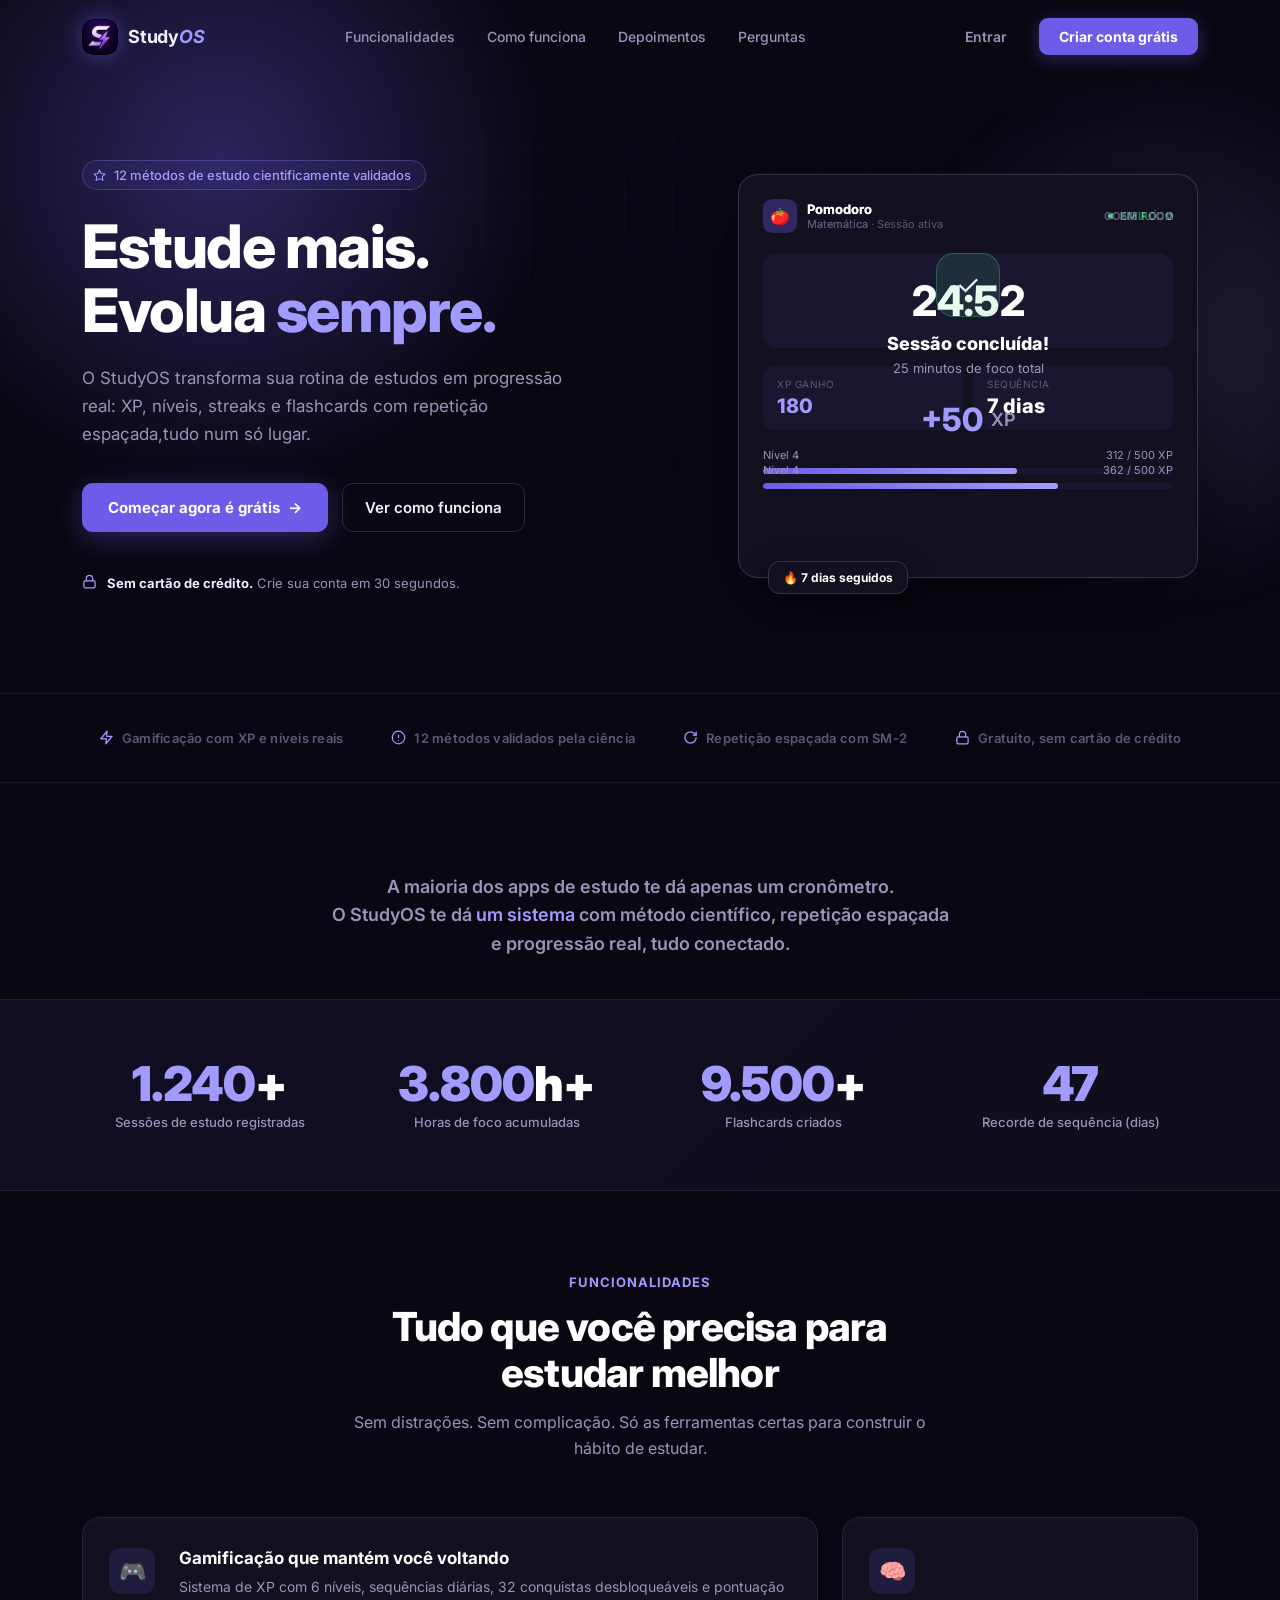
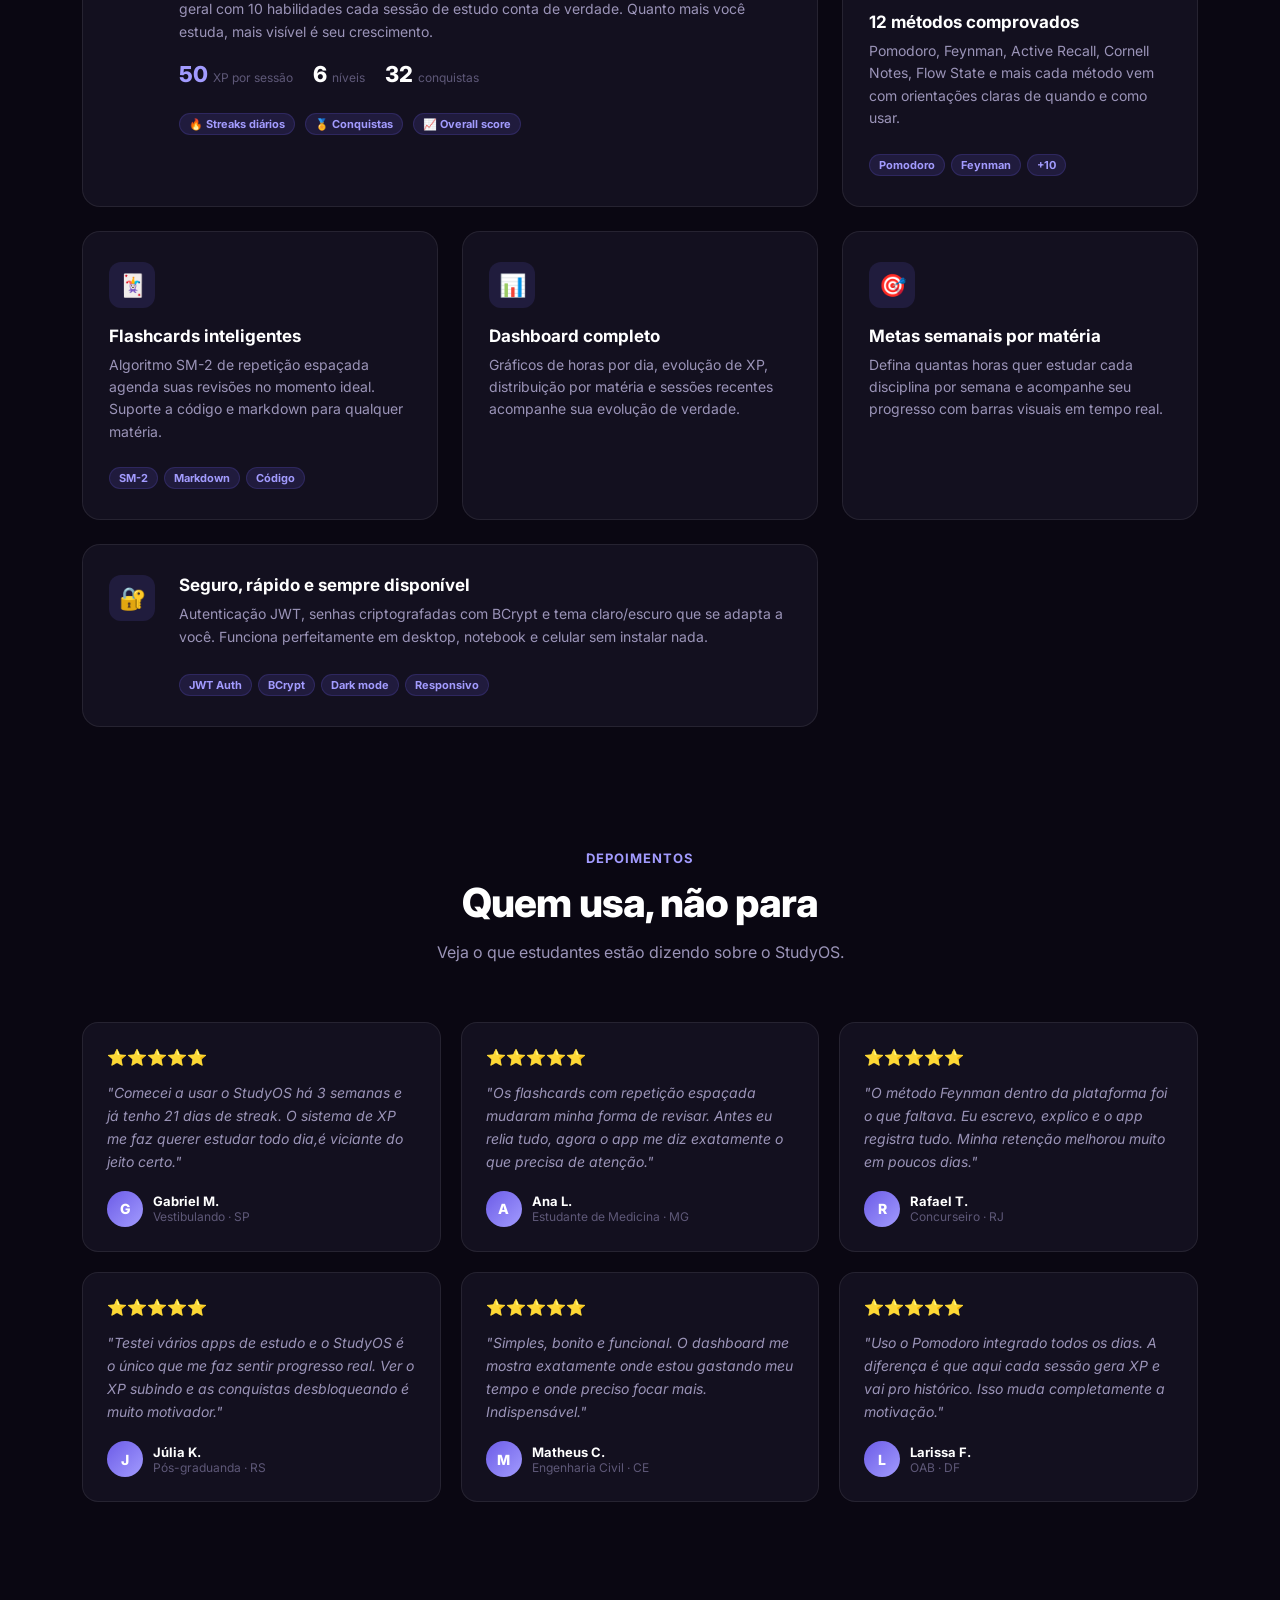
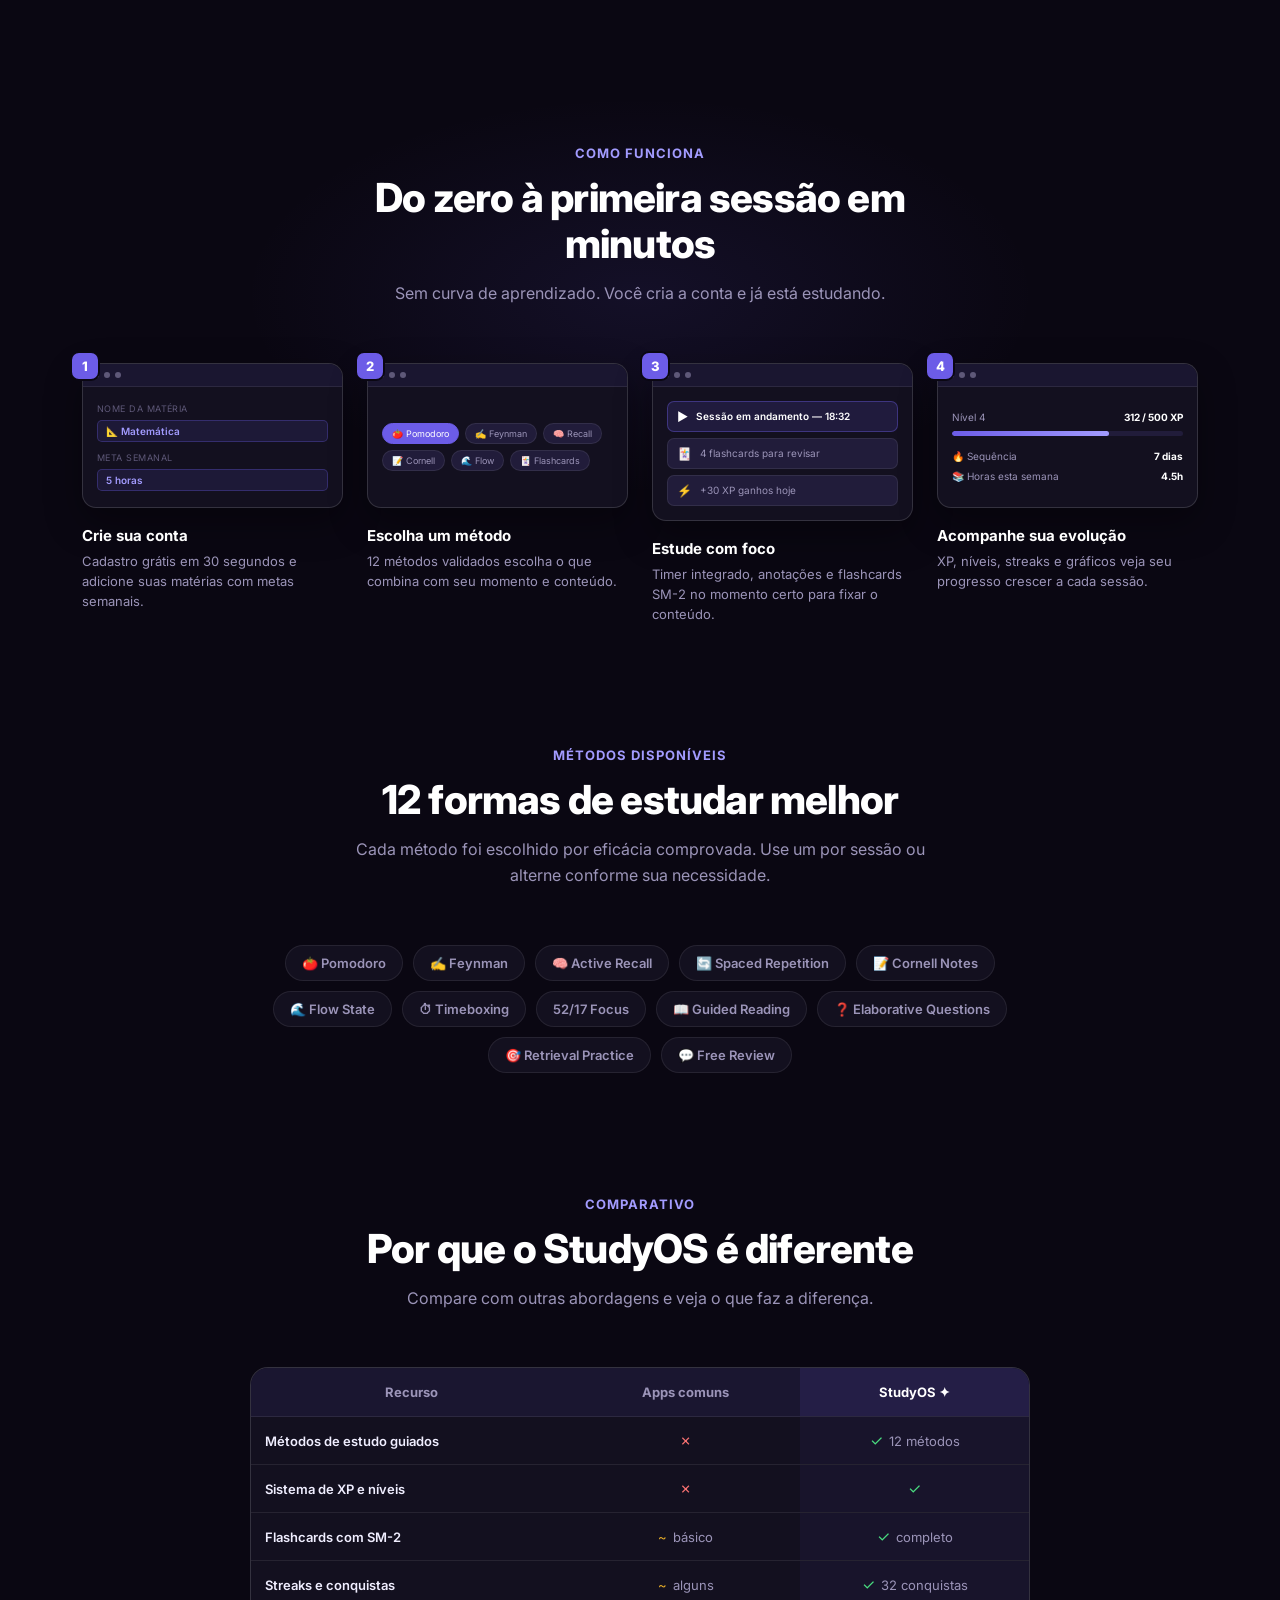
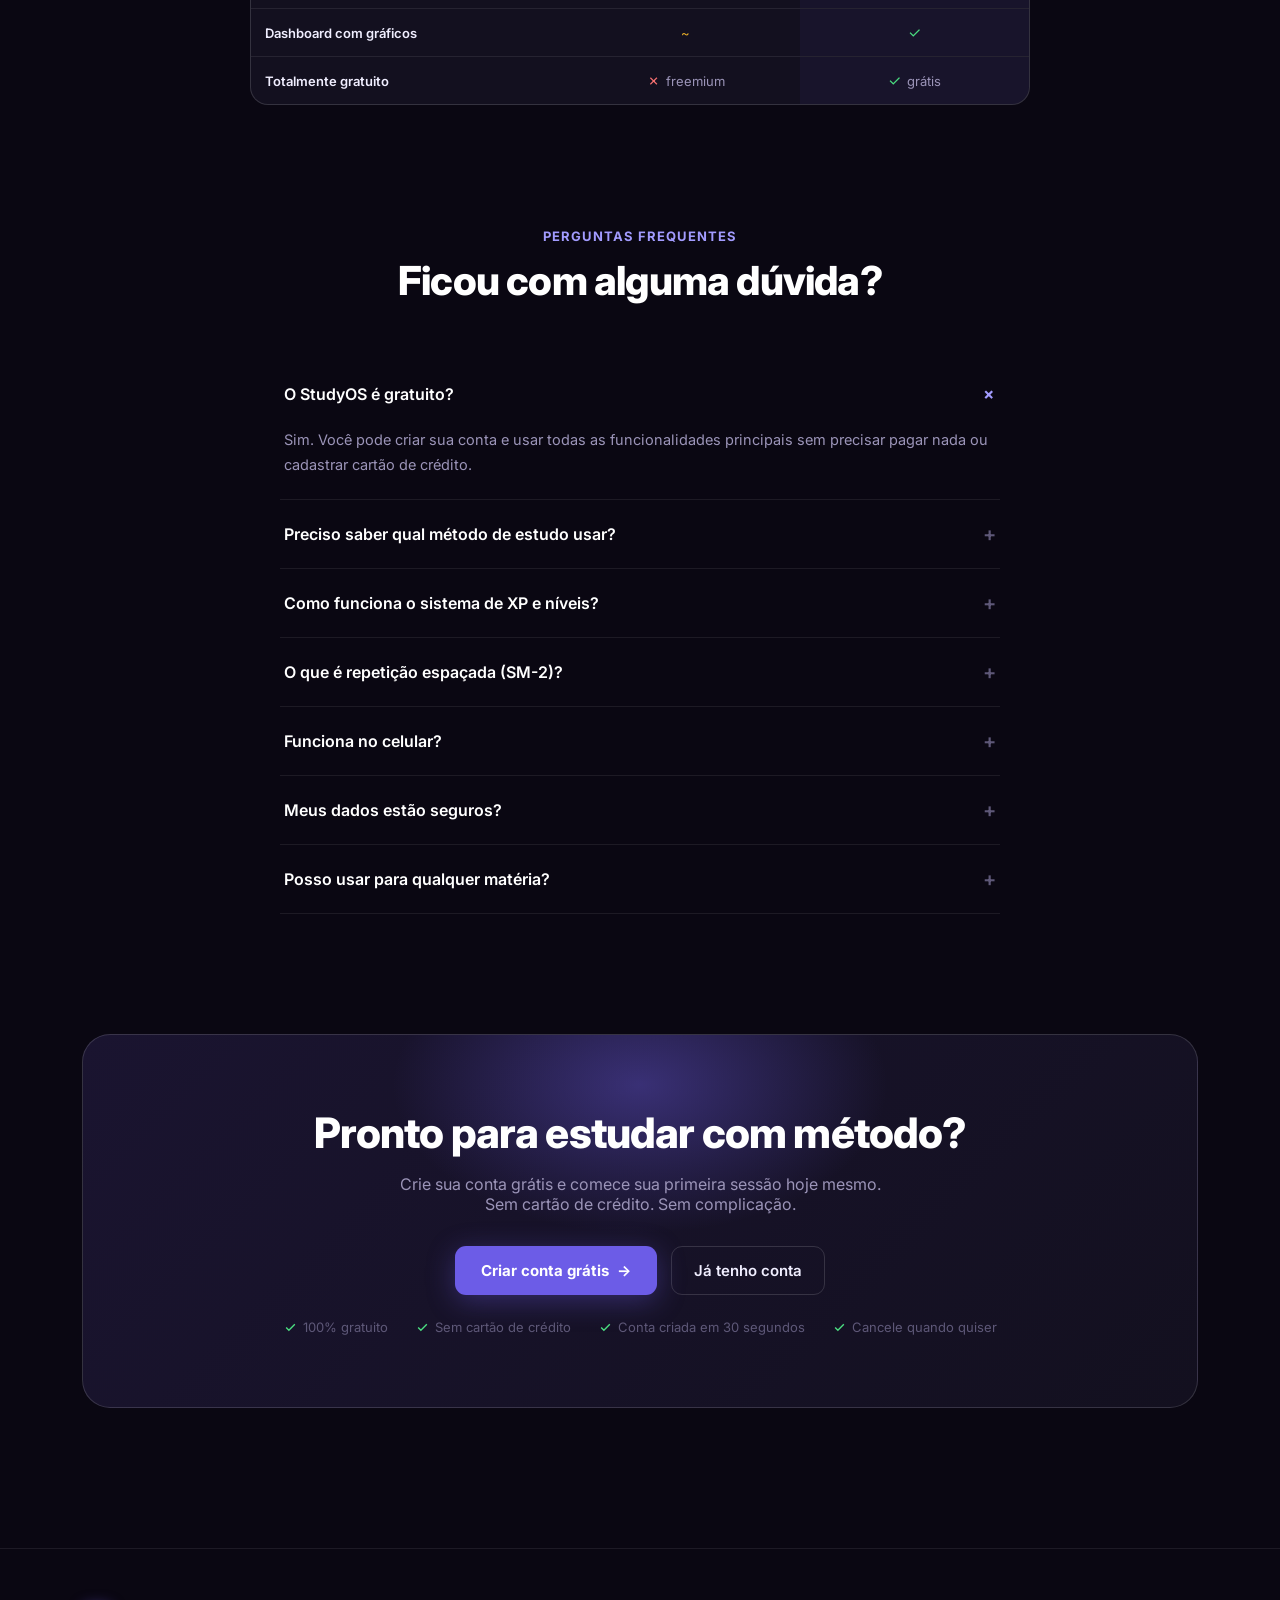
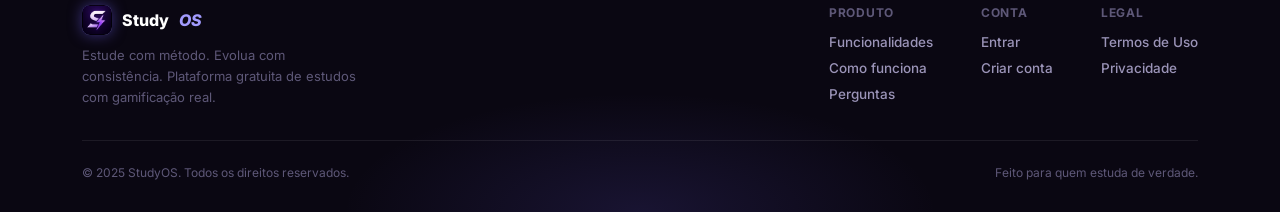
==== commit 23234fa5: "fix: improve mobile responsiveness with animated hamburger menu - Animate burger icon into X on menu" ====
--- a/studyos-api/src/main/resources/static/index.html
+++ b/studyos-api/src/main/resources/static/index.html
@@ -50,15 +50,49 @@
         .btn-solid:hover::after{opacity:1}
         .btn-solid:hover{background:var(--p-h);box-shadow:0 8px 26px var(--p-glow)}
         .btn-solid:active{filter:brightness(.95)}
-        .nav-burger{display:none;width:38px;height:38px;align-items:center;justify-content:center;background:none;border:1px solid var(--border2);border-radius:9px;color:var(--text);cursor:pointer;flex-shrink:0;transition:border-color .2s,background .2s,transform .2s}
-        .nav-burger:hover{border-color:var(--p-light);background:rgba(108,92,231,.1)}
+
+        /* ══════════ NAV BURGER (animado) ══════════ */
+        .nav-burger{display:none;width:40px;height:40px;align-items:center;justify-content:center;background:none;border:1px solid var(--border2);border-radius:10px;color:var(--text);cursor:pointer;flex-shrink:0;transition:border-color .25s,background .25s,transform .2s;position:relative;z-index:160}
+        .nav-burger:hover{border-color:rgba(162,155,254,.55);background:rgba(108,92,231,.1)}
         .nav-burger:active{transform:scale(.92)}
-        .mobile-menu{position:fixed;top:0;right:0;bottom:0;width:80%;max-width:320px;background:var(--surface);border-left:1px solid var(--border2);z-index:150;transform:translateX(100%);transition:transform .4s var(--ease);padding:90px 28px 28px;display:flex;flex-direction:column;gap:6px;box-shadow:-20px 0 60px rgba(0,0,0,.4)}
-        .mobile-menu.open{transform:translateX(0)}
-        .mobile-menu a{font-size:16px;font-weight:600;color:var(--text2);padding:14px 4px;border-bottom:1px solid var(--border);transition:color .2s,padding-left .2s}
-        .mobile-menu a:hover{color:#fff;padding-left:8px}
-        .mobile-menu .btn-solid{margin-top:18px;text-align:center}
-        .mobile-overlay{position:fixed;inset:0;background:rgba(0,0,0,.5);z-index:140;opacity:0;pointer-events:none;transition:opacity .3s ease;backdrop-filter:blur(2px)}
+        .burger-lines{position:relative;width:18px;height:13px;display:block}
+        .burger-lines span{position:absolute;left:0;width:18px;height:2px;border-radius:2px;background:currentColor;transition:transform .35s var(--ease),opacity .25s var(--ease),width .25s var(--ease)}
+        .burger-lines span:nth-child(1){top:0}
+        .burger-lines span:nth-child(2){top:5.5px;width:13px;left:5px}
+        .burger-lines span:nth-child(3){top:11px}
+        .nav-burger:hover .burger-lines span:nth-child(2){width:18px;left:0}
+        .nav-burger.is-open .burger-lines span:nth-child(1){top:5.5px;transform:rotate(45deg)}
+        .nav-burger.is-open .burger-lines span:nth-child(2){opacity:0;transform:translateX(8px)}
+        .nav-burger.is-open .burger-lines span:nth-child(3){top:5.5px;transform:rotate(-45deg)}
+
+        /* ══════════ MOBILE DRAWER ══════════ */
+        .mobile-menu{position:fixed;top:0;right:0;bottom:0;width:84%;max-width:340px;background:linear-gradient(165deg,var(--surface) 0%,var(--bg) 100%);border-left:1px solid var(--border2);z-index:150;transform:translateX(100%);transition:transform .45s var(--ease);padding:0;display:flex;flex-direction:column;box-shadow:-30px 0 70px rgba(0,0,0,.5);visibility:hidden}
+        .mobile-menu.open{transform:translateX(0);visibility:visible}
+        .mobile-menu-head{display:flex;align-items:center;gap:10px;padding:22px 24px;border-bottom:1px solid var(--border)}
+        .mobile-menu-head .mm-logo-icon{width:32px;height:32px;border-radius:9px;background:linear-gradient(135deg,#6c5ce7,#a29bfe);display:flex;align-items:center;justify-content:center;overflow:hidden;flex-shrink:0;box-shadow:0 0 16px rgba(108,92,231,.5)}
+        .mobile-menu-head .mm-logo-icon img{width:100%;height:100%;object-fit:cover;display:block}
+        .mobile-menu-head .mm-logo-text{font-size:16px;font-weight:700}
+        .mobile-menu-head .mm-logo-text em{font-style:italic;color:var(--p-light)}
+        .mobile-menu-body{flex:1;overflow-y:auto;padding:18px 18px 0;display:flex;flex-direction:column;gap:2px}
+        .mm-section-label{font-size:11px;font-weight:700;color:var(--text3);text-transform:uppercase;letter-spacing:.08em;padding:14px 10px 8px}
+        .mobile-menu a.mm-link{display:flex;align-items:center;gap:12px;font-size:15.5px;font-weight:600;color:var(--text2);padding:13px 10px;border-radius:11px;transition:color .2s,background .2s,transform .2s;opacity:0;transform:translateX(18px)}
+        .mobile-menu a.mm-link:active{transform:scale(.97)}
+        .mobile-menu a.mm-link:hover{color:#fff;background:rgba(255,255,255,.05)}
+        .mobile-menu a.mm-link .mm-ico{width:30px;height:30px;border-radius:8px;background:rgba(108,92,231,.14);display:flex;align-items:center;justify-content:center;font-size:14px;flex-shrink:0;transition:background .2s,transform .25s var(--ease)}
+        .mobile-menu a.mm-link:hover .mm-ico{background:rgba(108,92,231,.28);transform:scale(1.08) rotate(-6deg)}
+        .mobile-menu a.mm-link .mm-arrow{margin-left:auto;opacity:0;transform:translateX(-4px);transition:opacity .2s,transform .2s;color:var(--p-light);flex-shrink:0}
+        .mobile-menu a.mm-link:hover .mm-arrow{opacity:1;transform:translateX(0)}
+        .mobile-menu.open a.mm-link{animation:mmLinkIn .45s var(--ease) forwards}
+        .mobile-menu.open a.mm-link:nth-child(1){animation-delay:.08s}
+        .mobile-menu.open a.mm-link:nth-child(2){animation-delay:.13s}
+        .mobile-menu.open a.mm-link:nth-child(3){animation-delay:.18s}
+        .mobile-menu.open a.mm-link:nth-child(4){animation-delay:.23s}
+        @keyframes mmLinkIn{to{opacity:1;transform:translateX(0)}}
+        .mm-divider{height:1px;background:var(--border);margin:14px 10px}
+        .mobile-menu-foot{padding:18px;border-top:1px solid var(--border);display:flex;flex-direction:column;gap:10px}
+        .mobile-menu-foot .btn-ghost{text-align:center;border:1px solid var(--border2);border-radius:11px;padding:13px}
+        .mobile-menu-foot .btn-solid{text-align:center;padding:14px;border-radius:11px;font-size:15px}
+        .mobile-overlay{position:fixed;inset:0;background:rgba(5,3,10,.6);z-index:140;opacity:0;pointer-events:none;transition:opacity .35s ease;backdrop-filter:blur(3px)}
         .mobile-overlay.open{opacity:1;pointer-events:auto}
 
         /* ══════════ HERO ══════════ */
@@ -140,7 +174,7 @@
         .sec-title{font-size:clamp(26px,3.4vw,40px);font-weight:800;letter-spacing:-.02em;line-height:1.15;color:#fff;margin-bottom:14px}
         .sec-sub{font-size:16px;color:var(--text2);line-height:1.6}
 
-        /* ══════════ POSITION (texto menor, sem travessão, com reveal) ══════════ */
+        /* ══════════ POSITION ══════════ */
         .position{padding:90px 0 40px}
         .position-line{text-align:center;font-size:clamp(15px,1.6vw,18px);font-weight:600;line-height:1.6;color:var(--text2);max-width:620px;margin:0 auto}
         .position-line strong{color:#fff;font-weight:800}
@@ -400,6 +434,7 @@
           .final-cta-title{font-size:24px}
           .final-cta-sub{font-size:14px}
           .how-frame-body{min-height:100px;padding:11px}
+          .mobile-menu{width:88%;max-width:320px}
         }
         @media(max-width:380px){
           .hero-badge{font-size:11.5px;padding:5px 11px 5px 9px}
@@ -413,7 +448,10 @@
         }
         @media(max-height:480px) and (orientation:landscape){
           .hero{padding:110px 0 50px}
-          .mobile-menu{padding:70px 24px 24px}
+          .mobile-menu-head{padding:16px 20px}
+          .mobile-menu-body{padding:10px 18px 0}
+          .mm-section-label{padding:8px 10px 4px}
+          .mobile-menu a.mm-link{padding:9px 10px}
         }
         @media (prefers-reduced-motion: reduce){
           *,*::before,*::after{animation-duration:.01ms !important;animation-iteration-count:1 !important;transition-duration:.01ms !important;scroll-behavior:auto !important}
@@ -444,21 +482,30 @@
         <div class="nav-cta">
             <a href="login.html" class="btn-ghost">Entrar</a>
             <a href="login.html" class="btn-solid">Criar conta grátis</a>
-            <button class="nav-burger" id="navBurger" aria-label="Abrir menu">
-                <svg width="18" height="18" viewBox="0 0 24 24" fill="none" stroke="currentColor" stroke-width="2.2" stroke-linecap="round"><line x1="3" y1="6" x2="21" y2="6"/><line x1="3" y1="12" x2="21" y2="12"/><line x1="3" y1="18" x2="21" y2="18"/></svg>
+            <button class="nav-burger" id="navBurger" aria-label="Abrir menu" aria-expanded="false">
+                <span class="burger-lines"><span></span><span></span><span></span></span>
             </button>
         </div>
     </div>
 </nav>
 
 <div class="mobile-overlay" id="mobileOverlay"></div>
-<div class="mobile-menu" id="mobileMenu">
-    <a href="#features">Funcionalidades</a>
-    <a href="#how">Como funciona</a>
-    <a href="#testimonials">Depoimentos</a>
-    <a href="#faq">Perguntas</a>
-    <a href="login.html">Entrar</a>
-    <a href="login.html" class="btn-solid">Criar conta grátis</a>
+<div class="mobile-menu" id="mobileMenu" role="dialog" aria-modal="true" aria-label="Menu de navegação">
+    <div class="mobile-menu-head">
+        <div class="mm-logo-icon"><img src="assets/logo.png" alt="StudyOS" onerror="this.parentNode.style.display='flex';this.style.display='none'"/></div>
+        <span class="mm-logo-text">Study<em>OS</em></span>
+    </div>
+    <div class="mobile-menu-body">
+        <span class="mm-section-label">Navegar</span>
+        <a href="#features" class="mm-link"><span class="mm-ico">⚡</span>Funcionalidades<span class="mm-arrow">→</span></a>
+        <a href="#how" class="mm-link"><span class="mm-ico">🧭</span>Como funciona<span class="mm-arrow">→</span></a>
+        <a href="#testimonials" class="mm-link"><span class="mm-ico">💬</span>Depoimentos<span class="mm-arrow">→</span></a>
+        <a href="#faq" class="mm-link"><span class="mm-ico">❓</span>Perguntas<span class="mm-arrow">→</span></a>
+    </div>
+    <div class="mobile-menu-foot">
+        <a href="login.html" class="btn-ghost">Entrar</a>
+        <a href="login.html" class="btn-solid">Criar conta grátis</a>
+    </div>
 </div>
 
 <section class="hero">
@@ -952,12 +999,27 @@
       const burger=document.getElementById('navBurger');
       const menu=document.getElementById('mobileMenu');
       const overlay=document.getElementById('mobileOverlay');
-      function open(){menu.classList.add('open');overlay.classList.add('open');document.body.style.overflow='hidden';}
-      function close(){menu.classList.remove('open');overlay.classList.remove('open');document.body.style.overflow='';}
-      burger.addEventListener('click',open);
+      function open(){
+        menu.classList.add('open');
+        overlay.classList.add('open');
+        burger.classList.add('is-open');
+        burger.setAttribute('aria-expanded','true');
+        document.body.style.overflow='hidden';
+      }
+      function close(){
+        menu.classList.remove('open');
+        overlay.classList.remove('open');
+        burger.classList.remove('is-open');
+        burger.setAttribute('aria-expanded','false');
+        document.body.style.overflow='';
+      }
+      burger.addEventListener('click',()=>{
+        burger.classList.contains('is-open') ? close() : open();
+      });
       overlay.addEventListener('click',close);
       menu.querySelectorAll('a').forEach(a=>a.addEventListener('click',close));
       window.addEventListener('resize',()=>{ if(window.innerWidth>980) close(); });
+      document.addEventListener('keydown',e=>{ if(e.key==='Escape') close(); });
     })();
 
     document.querySelectorAll('.faq-item').forEach(item=>{
